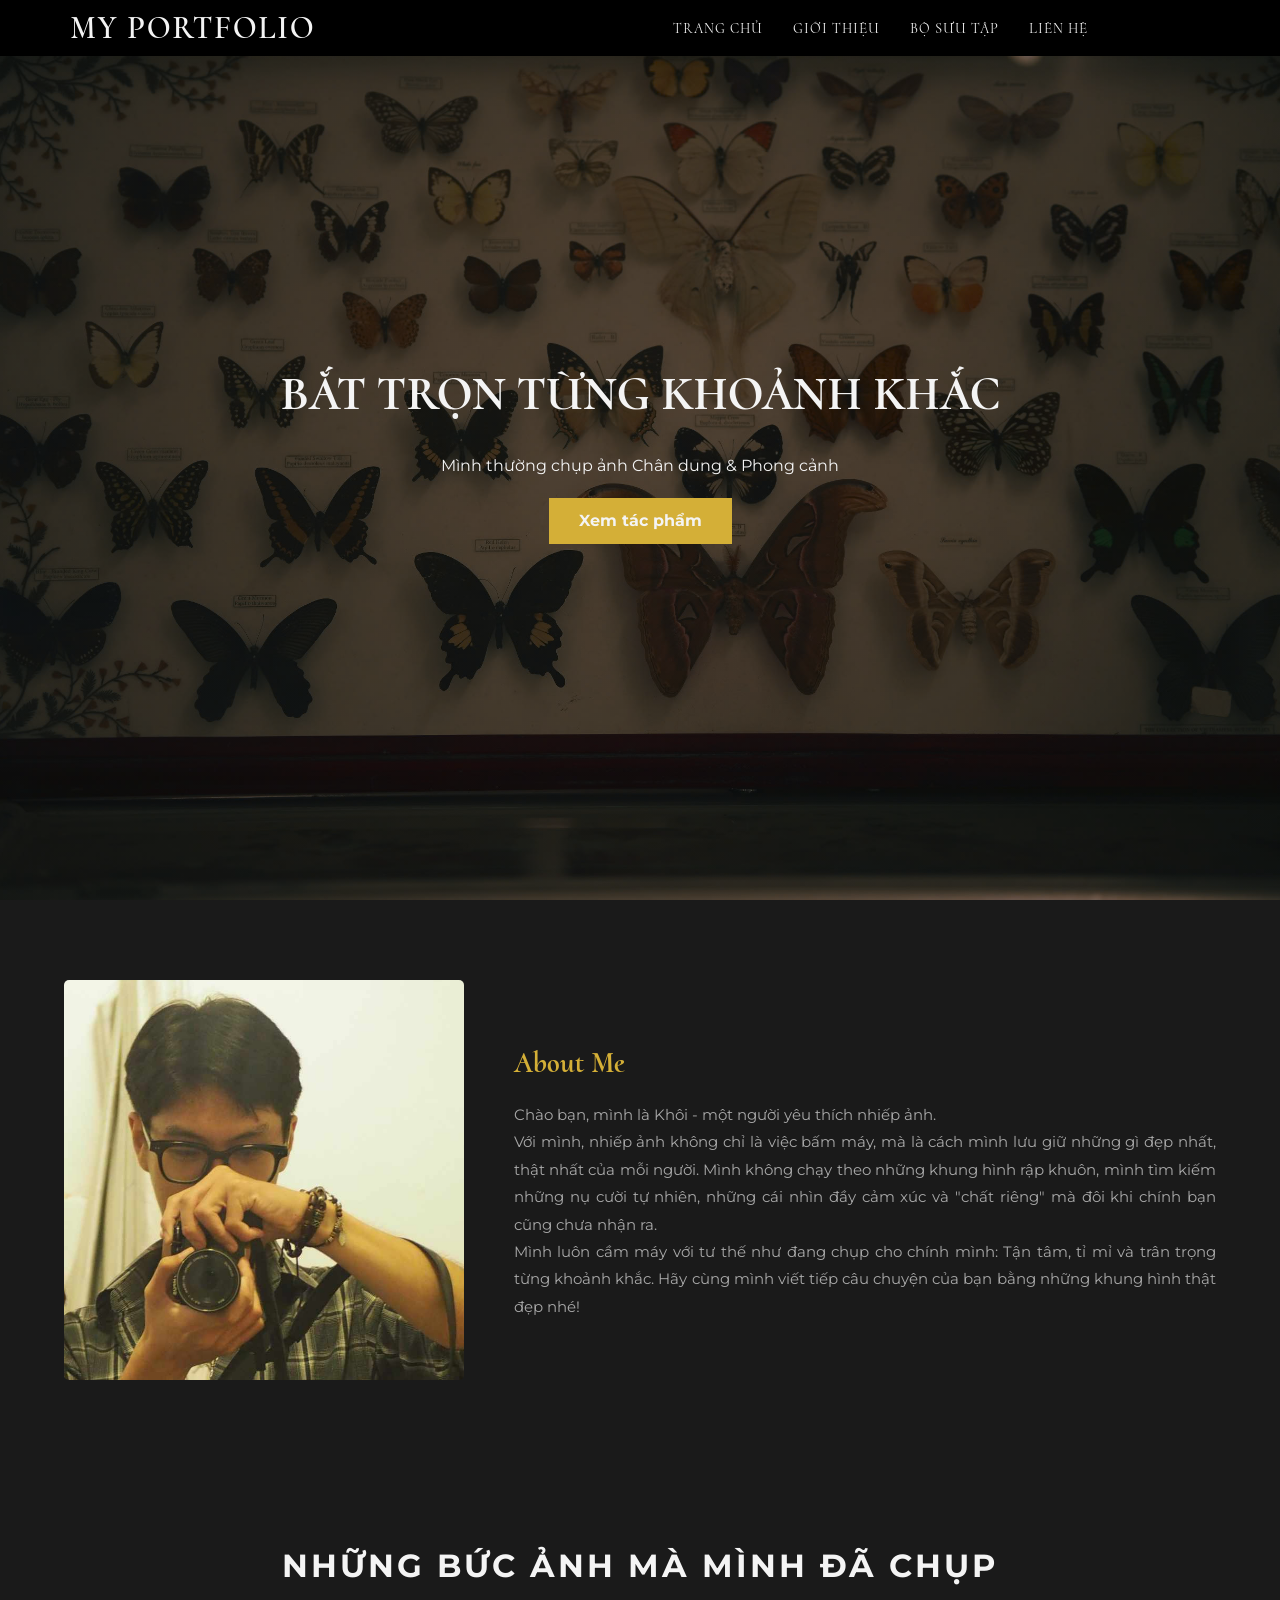
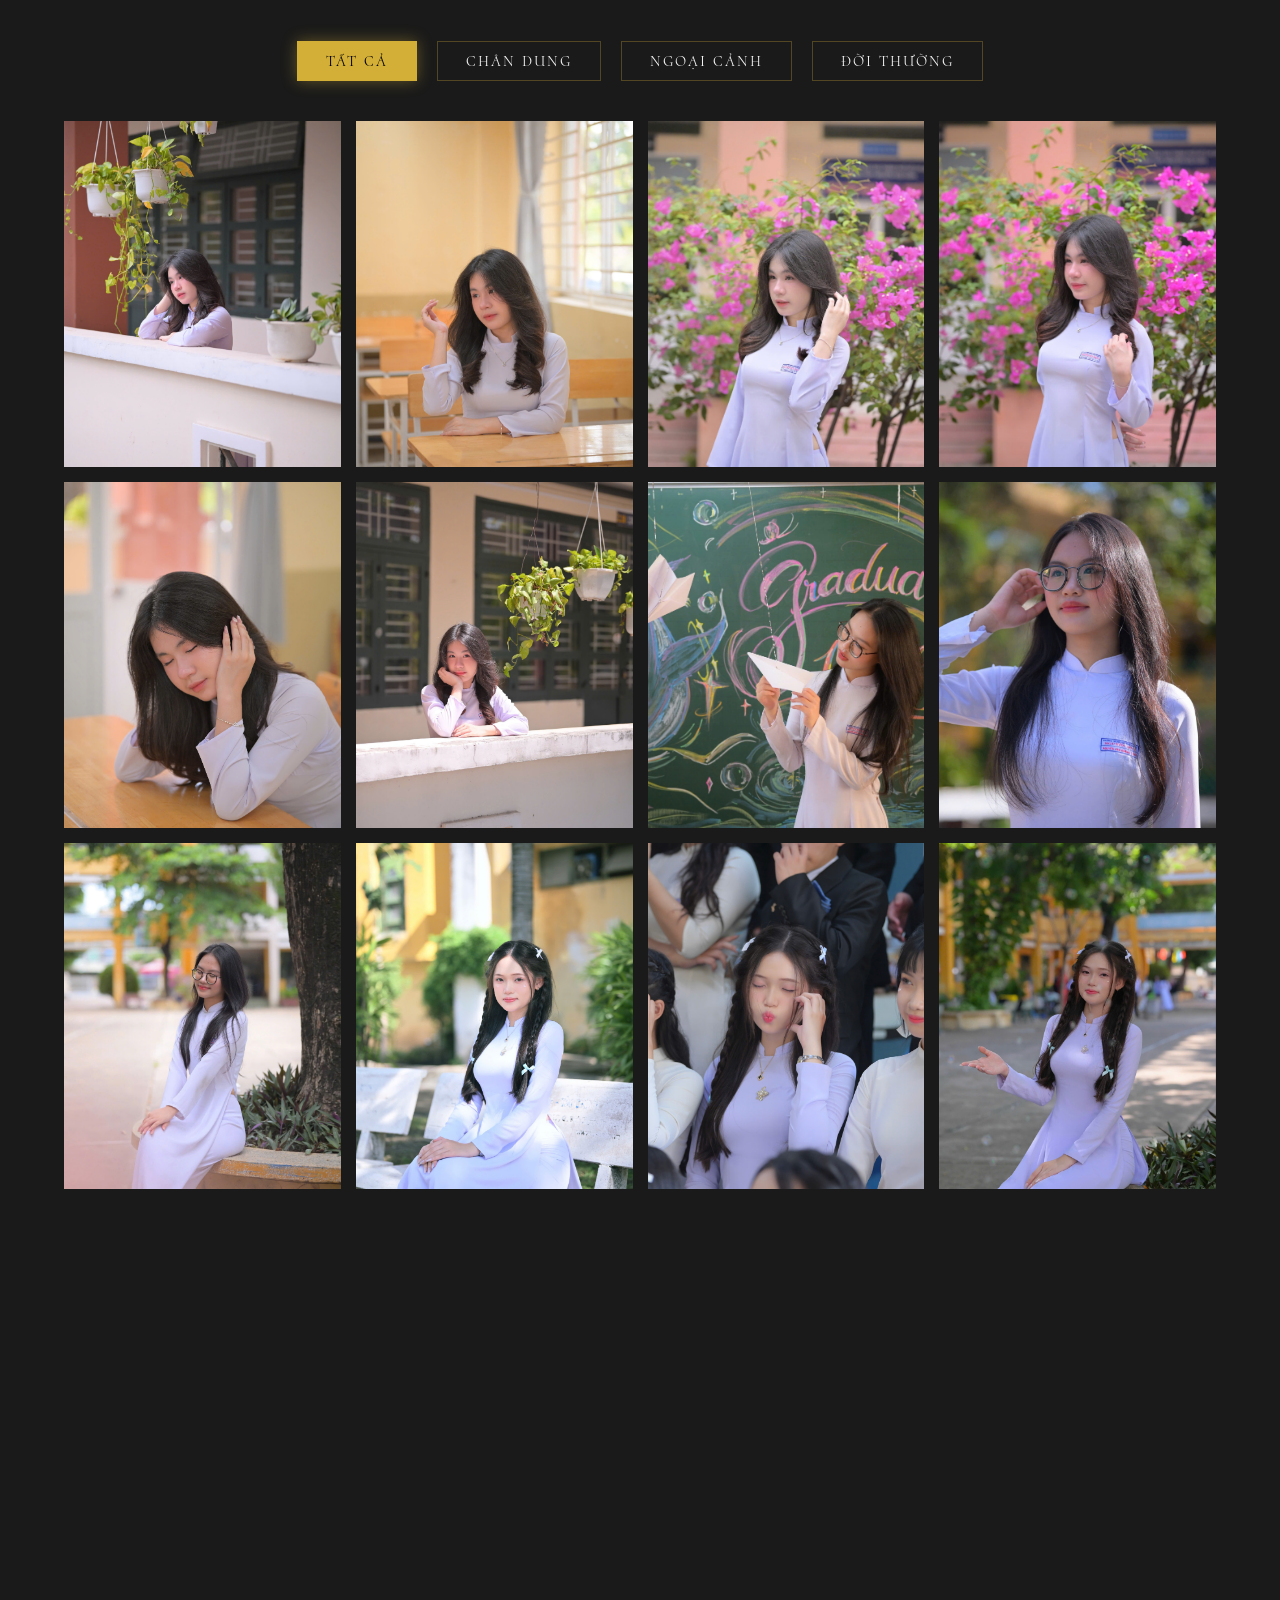
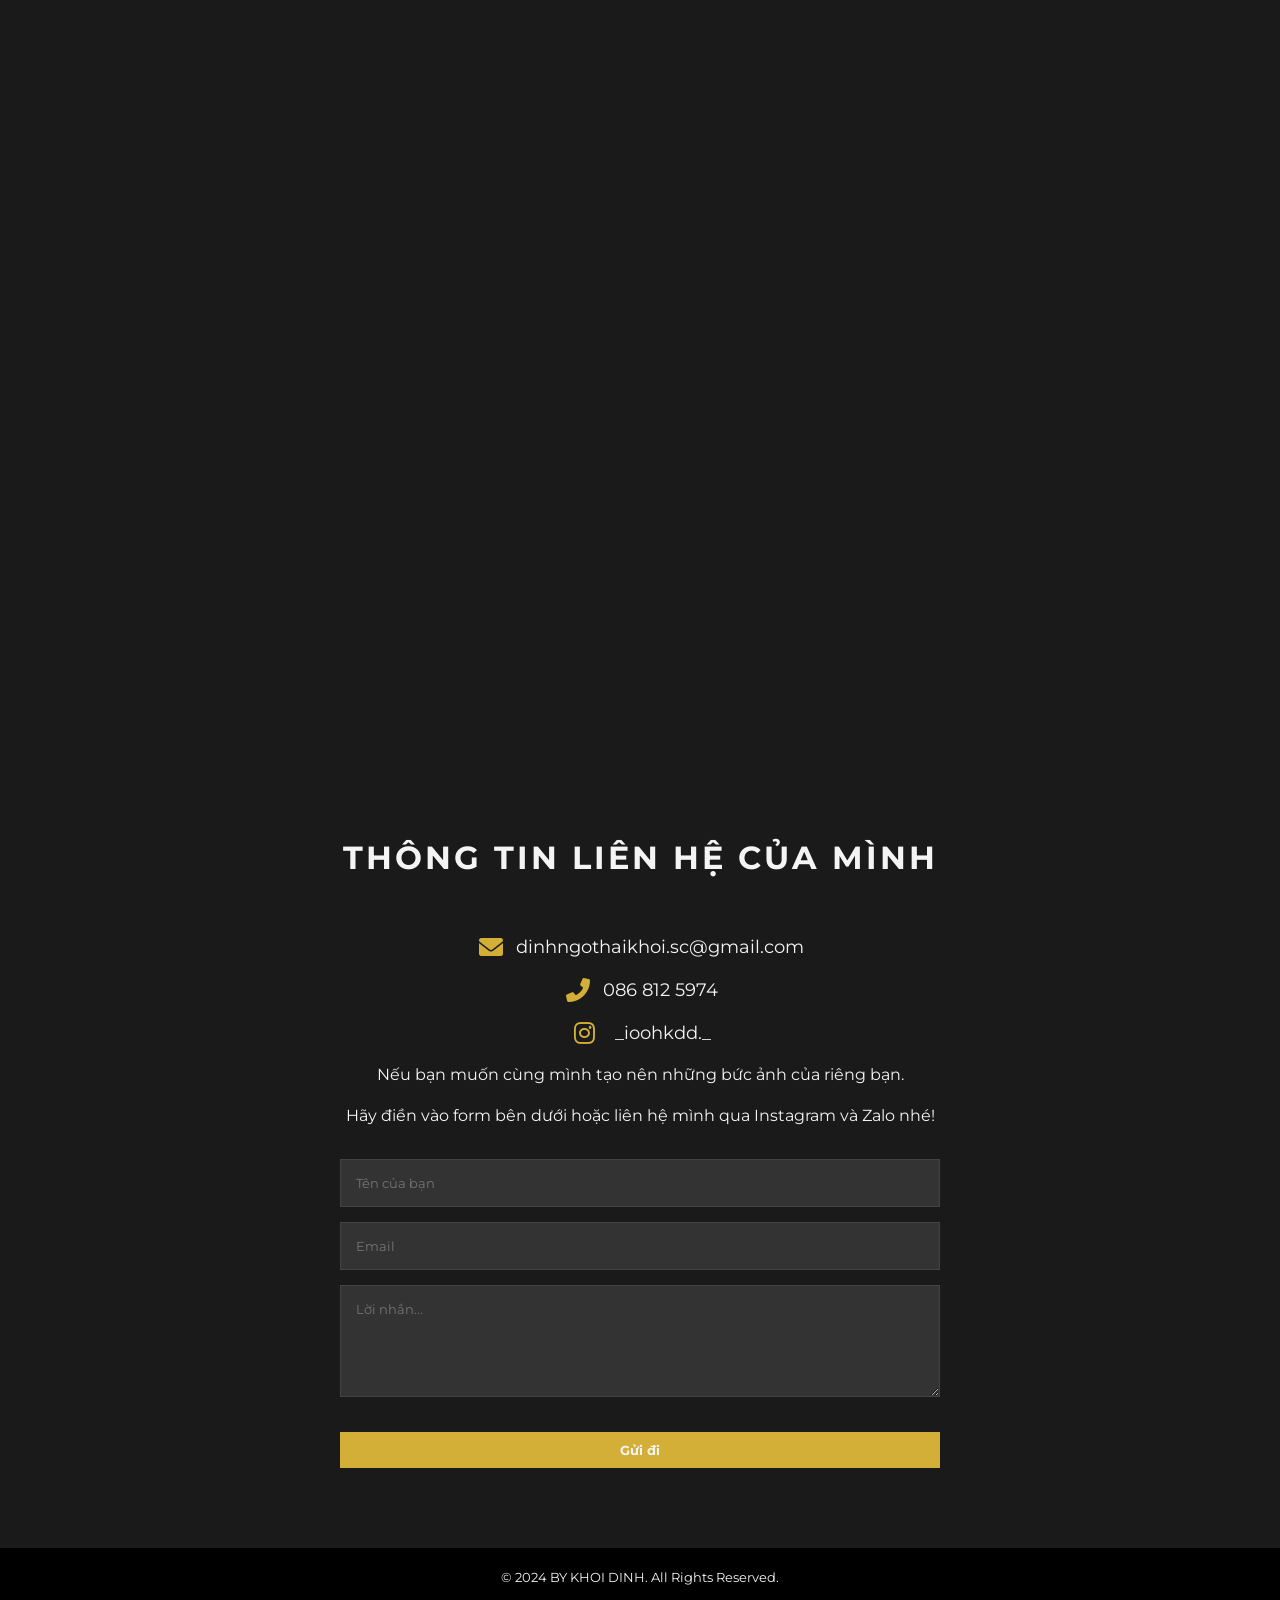
==== index.html @ 0f6c3c14 "update" ====
<!DOCTYPE html>
<html lang="vi">
<link rel="stylesheet" href="https://cdnjs.cloudflare.com/ajax/libs/font-awesome/6.5.1/css/all.min.css">
<head>
    <meta charset="UTF-8">
    <meta name="viewport" content="width=device-width, initial-scale=1.0">
    <title> BY KHOI DINH</title>
    <link href="https://unpkg.com/aos@2.3.1/dist/aos.css" rel="stylesheet">
    <link rel="stylesheet" href="https://cdnjs.cloudflare.com/ajax/libs/font-awesome/6.0.0/css/all.min.css">
    <link rel="stylesheet" href="style.css">
    <link href="https://fonts.googleapis.com/css2?family=Cormorant+Upright:wght@300;500;700&display=swap" rel="stylesheet">
    <link href="https://fonts.googleapis.com/css2?family=Dancing+Script&display=swap" rel="stylesheet">
    <link href="https://fonts.googleapis.com/css2?family=Pinyon+Script&display=swap" rel="stylesheet">
    <link href="https://fonts.googleapis.com/css2?family=Montserrat&display=swap" rel="stylesheet">
</head>
<body>
    <body>
    
    <nav class="navbar">
        <div class="logo"> MY PORTFOLIO </div>
        <ul class="nav-links">
            <li><a href="#home">Trang chủ</a></li>
            <li><a href="#about">Giới thiệu</a></li>
            <li><a href="#gallery">Bộ sưu tập</a></li>
            <li><a href="#contact">Liên hệ</a></li>
        </ul>
        <div class="burger">
            <div class="line1"></div>
            <div class="line2"></div>
            <div class="line3"></div>
        </div>
    </nav>

    <section id="home" class="hero">
        <div class="hero-content">
            <h1>Bắt trọn từng khoảnh khắc</h1>
            <p>Mình thường chụp ảnh Chân dung & Phong cảnh</p>
            <a href="#gallery" class="btn">Xem tác phẩm</a>
        </div>
    </section>

    <section id="about" class="section">
        <div class="container about-container">
            <div class="about-img">
                <img src="images/about.jpg" alt="Photographer">
            </div>
            <div class="about-text">
                <h2>About Me</h2>
                <p>Chào bạn, mình là Khôi - một người yêu thích nhiếp ảnh.</p>
                <p>Với mình, nhiếp ảnh không chỉ là việc bấm máy, mà là cách mình lưu giữ những gì đẹp nhất, thật nhất của mỗi người. Mình không chạy theo những khung hình rập khuôn, mình tìm kiếm những nụ cười tự nhiên, những cái nhìn đầy cảm xúc và "chất riêng" mà đôi khi chính bạn cũng chưa nhận ra.</p>
                <p>Mình luôn cầm máy với tư thế như đang chụp cho chính mình: Tận tâm, tỉ mỉ và trân trọng từng khoảnh khắc. Hãy cùng mình viết tiếp câu chuyện của bạn bằng những khung hình thật đẹp nhé!</p>
                
            </div>
        </div>
    </section>

    <section id="gallery" class="section">
    <div class="container">
        <h2 class="section-title">Những Bức Ảnh Mà Mình Đã Chụp</h2>
        
        <div class="gallery-filter">
            <button class="filter-btn active" data-filter="all">Tất cả</button>
            <button class="filter-btn" data-filter="chan-dung">Chân dung</button>
            <button class="filter-btn" data-filter="ngoai-canh">Ngoại cảnh</button>
            <button class="filter-btn" data-filter="doi-thuong">Đời thường</button>
        </div>

        <div class="gallery-grid">
            <!-- Chân dung -->
            <div class="gallery-item" data-category="chan-dung" data-aos="fade-up">
                <img src="images/chan-dung/img1.jpg" alt="Chân dung 1">
            </div>
            <div class="gallery-item" data-category="chan-dung" data-aos="fade-up">
                <img src="images/chan-dung/img2.jpg" alt="Chân dung 2">
            </div>
            <div class="gallery-item" data-category="chan-dung" data-aos="fade-up">
                <img src="images/chan-dung/img3.jpg" alt="Chân dung 3">
            </div>
            <div class="gallery-item" data-category="chan-dung" data-aos="fade-up">
                <img src="images/chan-dung/img4.jpg" alt="Chân dung 4">
            </div>
            <div class="gallery-item" data-category="chan-dung" data-aos="fade-up">
                <img src="images/chan-dung/img5.jpg" alt="Chân dung 5">
            </div>
            <div class="gallery-item" data-category="chan-dung" data-aos="fade-up">
                <img src="images/chan-dung/img6.jpg" alt="Chân dung 6">
            </div>
            <div class="gallery-item" data-category="chan-dung" data-aos="fade-up">
                <img src="images/chan-dung/img7.jpg" alt="Chân dung 7">
            </div>
            <div class="gallery-item" data-category="chan-dung" data-aos="fade-up">
                <img src="images/chan-dung/img8.jpg" alt="Chân dung 8">
            </div>
            <div class="gallery-item" data-category="chan-dung" data-aos="fade-up">
                <img src="images/chan-dung/img9.jpg" alt="Chân dung 9">
            </div>
            <div class="gallery-item" data-category="chan-dung" data-aos="fade-up">
                <img src="images/chan-dung/img10.jpg" alt="Chân dung 10">
            </div>
             <div class="gallery-item" data-category="chan-dung" data-aos="fade-up">
                <img src="images/chan-dung/img11.jpg" alt="Chân dung 11">
            </div>
            <div class="gallery-item" data-category="chan-dung" data-aos="fade-up">
                <img src="images/chan-dung/img12.jpg" alt="Chân dung 12">
            </div>
            <div class="gallery-item" data-category="chan-dung" data-aos="fade-up">
                <img src="images/chan-dung/img13.jpg" alt="Chân dung 13">   
                </div>
            <!-- Ngoại cảnh -->

            <div class="gallery-item" data-category="ngoai-canh" data-aos="fade-up">
                <img src="images/ngoai-canh/img1.jpg" alt="Ngoại cảnh 1">
            </div>
             <div class="gallery-item" data-category="ngoai-canh" data-aos="fade-up">
                <img src="images/ngoai-canh/img2.jpg" alt="Ngoại cảnh 2">
            </div>
            
            <div class="gallery-item" data-category="ngoai-canh" data-aos="fade-up">
                <img src="images/ngoai-canh/img3.jpg" alt="Ngoại cảnh 3">
            </div>
             <div class="gallery-item" data-category="ngoai-canh" data-aos="fade-up">
                <img src="images/ngoai-canh/img4.jpg" alt="Ngoại cảnh 4">
            </div>
            <!-- Đời thường -->

            <div class="gallery-item" data-category="doi-thuong" data-aos="fade-up">
                <img src="images/doi-thuong/img1.jpg" alt="Đời thường 1">
            </div>
             <div class="gallery-item" data-category="doi-thuong" data-aos="fade-up">
                <img src="images/doi-thuong/img2.jpg" alt="Đời thường 2">
            </div>
            
            <div class="gallery-item" data-category="doi-thuong" data-aos="fade-up">
                <img src="images/doi-thuong/img3.jpg" alt="Đời thường 3">
            </div>
            <div class="gallery-item" data-category="doi-thuong" data-aos="fade-up">
                <img src="images/doi-thuong/img4.jpg" alt="Đời thường 4">
            </div>
            <div class="gallery-more-status" data-aos="fade-up">
            <div class="loading-dots">
                <span></span>
                <span></span>
                <span></span>
            </div>
            <p class="status-text">Đang cập nhật thêm khoảnh khắc...</p>
        </div>
        </div>
    </section>

    <section id="contact" class="section">
        <div class="container contact-container">
            <h2 class="section-title">Thông Tin Liên Hệ Của Mình</h2>
                <div class="contact-info">
                <div class="contact-item">
                    <i class="fas fa-envelope"></i>
                    <p>dinhngothaikhoi.sc@gmail.com</p>
                </div>
                <div class="contact-item">
                         <i class="fas fa-phone-alt"></i>
                         <p>086 812 5974</p>
                </div>
                <div class="contact-item">
                    <a href="https://instagram.com/_ioohkdd._" target="_blank">
                        <i class="fab fa-instagram"></i>
                        <p>_ioohkdd._</p>
                    </a>
                </div>
                     <p>Nếu bạn muốn cùng mình tạo nên những bức ảnh của riêng bạn.</p>
                     <p> Hãy điền vào form bên dưới hoặc liên hệ mình qua Instagram và Zalo nhé!</p>
            </div>
            
          <form action="https://formspree.io/f/mykkkzdd" method="POST" class="contact-form">
                <input type="text" name="name" placeholder="Tên của bạn" required>
                <input type="email" name="email" placeholder="Email" required>
                <textarea name="message" rows="5" placeholder="Lời nhắn..." required></textarea>
                <button type="submit" class="btn">Gửi đi</button>
          </form>

    </section>

    <footer>
        <p>&copy; 2024 BY KHOI DINH. All Rights Reserved.</p>
    </footer>

    <div id="lightbox" class="lightbox">
        <span class="close">&times;</span>
        <img class="lightbox-content" id="lightbox-img">
    </div>

    <script src="script.js"></script>

    <script src="https://unpkg.com/aos@2.3.1/dist/aos.js"></script> <script>AOS.init();</script>


<script src="script.js"></script>
</body>
</html>
---- style.css ----
/* 1. THIẾT LẬP BIẾN MÀU SẮC (Quan trọng cho Idea 4) */
:root {
    --bg-color: #1a1a1a;
    --text-color: #f4f4f4;
    --nav-bg: #000000;
    --accent-color: #d4af37;
    --card-bg: #333;
}

/* 2. RESET & CHUNG */
* {
    margin: 0; padding: 0;
    box-sizing: border-box;
    font-family: 'Montserrat', sans-serif;
}

body {
    background-color: var(--bg-color) !important;
    color: var(--text-color) !important;
    line-height: 1.6;

    overflow-x: hidden;
}

a { text-decoration: none; color: inherit; }
/* 3. NAVBAR */
.navbar {
    display: flex;
    justify-content: flex-end;
    align-items: center;
    padding: 15px 15%;
    background-color: var(--nav-bg); /* Thay #000 bằng biến */
    position: fixed;
    width: 100%;
    top: 0;
    left: 0;
    z-index: 1000;
    transition: all 0.5s ease;
    box-sizing: border-box;
    border: none !important;
    box-shadow: none !important;
}
/* Chỉnh sửa màu chữ Menu và Logo */
.logo, .nav-links a {
    color: var(--text-color) !important; /* Luôn đi theo theme */
}

/* Cập nhật Section About để đọc được chữ trên nền sáng */
.about-text p {
    font-size: 0.95rem;
    line-height: 1.8;
    color: var(--text-color); /* Thay #ccc bằng biến */
    opacity: 0.8; 
    text-align: justify;
}
/* Lớp này sẽ tự động thêm vào nhờ JavaScript khi cuộn */
.navbar.scrolled {
    background: linear-gradient(to bottom, rgba(0,0,0,0.9) 0%, rgba(0,0,0,0) 100%);
    padding: 15px 15%;        /* Thu gọn nhẹ chiều cao khi cuộn */
    backdrop-filter: blur(3px); /* Làm mờ nhẹ nền ảnh bên dưới */
}

.logo {
    /* Thêm các dòng này để đưa Logo ra chính giữa */
    position: absolute;
    left: 15%;
    transform: translateX(-50%);
    
    font-family: 'Cormorant Upright', serif;
    font-size: 1.4rem;
    font-weight: 600;
    letter-spacing: 2px;
    text-transform: uppercase;
    white-space: nowrap;
}

.nav-links {
    display: flex;
    gap: 30px;
    list-style: none;
    /* margin-left: auto; không còn cần thiết vì navbar đã là flex-end */
}

.nav-links a {
    font-family: 'Cormorant Upright', serif;
    font-size: 1.1rem;
    text-transform: uppercase;
    letter-spacing: 1px;
    transition: 0.3s;
    color: #fff;
}
/* Logo */
.logo {
    font-family: 'Cormorant Upright', serif;
    font-size: 2rem;         /* Giảm từ 2.2 xuống 1.4 để nhỏ gọn hơn */
    font-weight: 600;           /* Độ đậm vừa phải */
    letter-spacing: 2px;        /* Khoảng cách chữ vừa đủ sang trọng */
    text-transform: uppercase;
    color: #f4f4f4;
}

.nav-links { display: flex; gap: 30px; }
.nav-links a { font-size: 0.9rem; text-transform: uppercase; transition: 0.3s; }
.nav-links a:hover { color: #d4af37; /* Màu vàng kim */ }

/* 4. HERO  */
.hero {
    height: 100vh;
    background: linear-gradient(rgba(0,0,0,0.5), rgba(0,0,0,0.5)), url("images/hero.jpg");
    background-attachment: fixed;
    background-size: cover;
    background-position: center;
    display: flex;
    align-items: center;
    justify-content: center;
    text-align: center;
}

.hero h1 { font-family: 'Cormorant Upright', serif; font-size: 3rem; margin-bottom: 20px; text-transform: uppercase; }
.btn {
    padding: 10px 30px;
    background-color: #d4af37;
    color: var var(--text-color);
    font-weight: bold;
    border: none;
    cursor: pointer;
    transition: 0.3s;
    display: inline-block;
    margin-top: 20px;
}
.btn:hover { background-color: #fff; }

/* 5. SECTIONS CHUNG */
.section { padding: 80px 5%; }
.container { max-width: 1200px; margin: 0 auto; }
.section-title { text-align: center; font-size: 2rem; margin-bottom: 50px; text-transform: uppercase; letter-spacing: 3px; }

/* About Section */
.about-container {
    display: flex;
    align-items: center;
    gap: 50px;
    flex-wrap: wrap;
}
.about-img img {
    width: 100%;
    max-width: 400px;           /* Giới hạn độ rộng tối đa của ảnh chân dung */
    border-radius: 4px;         /* Bo góc nhẹ cho hiện đại */
    display: block;
    margin: 0 auto;             /* Căn giữa ảnh */
}
.about-img img { width: 100%; border-radius: 5px; }
.about-text { flex: 1; min-width: 300px; }
.about-text h2 {
    font-family: 'Cormorant Upright', serif;
    font-size: 1.8rem;         /* Giảm tiêu đề "Về Tôi" xuống */
    color: #d4af37;             /* Màu vàng kim cho điểm nhấn */
    margin-bottom: 15px;
}

.about-text p {
    font-size: 0.95rem;         /* Giảm nhỏ chữ nội dung để tinh tế hơn */
    line-height: 1.8;           /* Tăng khoảng cách dòng cho dễ đọc */
    color: #ccc;                /* Màu xám nhạt để dịu mắt hơn trên nền đen */
    text-align: justify;        /* Căn đều hai bên cho chuyên nghiệp */
}

/* 6. GALLERY */
/* BỘ LỌC ALBUM PHONG CÁCH HIGH-TECH */
/* LƯỚI ẢNH 4 CỘT */
.gallery-grid {
    display: grid;
    /* Chia chính xác 4 cột bằng nhau */
    grid-template-columns: repeat(4, 1fr); 
    gap: 15px; /* Khoảng cách giữa các ảnh */
    width: 100%;
}

.gallery-item {
    width: 100%;
    /* Thiết lập tỉ lệ khung hình 4:5 (Rộng 4, Cao 5) */
    aspect-ratio: 4 / 5; 
    overflow: hidden;
    background-color: #222; /* Nền tối trong lúc đợi ảnh load */
    position: relative;
}

.gallery-item img {
    width: 100%;
    height: 100%;
    /* object-fit: cover giúp ảnh không bị méo, tự lấp đầy khung 4:5 */
    object-fit: cover; 
    display: block;
    transition: transform 0.5s ease;
}

/* Responsive cho điện thoại và máy tính bảng */
@media (max-width: 1024px) {
    .gallery-grid {
        grid-template-columns: repeat(2, 1fr); /* Tablet hiện 2 cột */
    }
}

@media (max-width: 480px) {
    .gallery-grid {
        grid-template-columns: 1fr; /* Mobile hiện 1 cột để ảnh không quá nhỏ */
    }
}
.gallery-filter {
    display: flex;
    justify-content: center;
    gap: 20px;
    margin: 40px 0;
    flex-wrap: wrap;
}

.filter-btn {
    position: relative;
    padding: 10px 28px;
    background: transparent;
    border: 1px solid rgba(212, 175, 55, 0.3); /* Viền vàng kim mờ */
    color: var(--text-color);
    cursor: pointer;
    font-family: 'Cormorant Upright', serif; /* Font chữ sang trọng */
    font-size: 0.95rem;
    letter-spacing: 2px;
    text-transform: uppercase;
    transition: all 0.4s cubic-bezier(0.4, 0, 0.2, 1);
    overflow: hidden;
    z-index: 1;
}

/* Hiệu ứng nền chạy khi Hover */
.filter-btn::before {
    content: '';
    position: absolute;
    top: 0; left: -100%;
    width: 100%; height: 100%;
    background: var(--accent-color);
    transition: all 0.4s cubic-bezier(0.4, 0, 0.2, 1);
    z-index: -1;
}

.filter-btn:hover::before, 
.filter-btn.active::before {
    left: 0;
}

.filter-btn:hover, 
.filter-btn.active {
    color: #000 !important;
    border-color: var(--accent-color);
    box-shadow: 0 0 15px rgba(212, 175, 55, 0.4); /* Hiệu ứng phát sáng nhẹ */
}

/* Animation cho ảnh khi được lọc */
.gallery-item {
    transition: all 0.5s ease;
}

.gallery-item.hide {
    opacity: 0;
    transform: scale(0.8);
    pointer-events: none;
    position: absolute; /* Giúp các ảnh còn lại dồn lên mượt mà */
}
/* 7. CONTACT */
.contact-container { text-align: center; }
.contact-info { margin: 30px 0; }
.contact-form {
    max-width: 600px;
    margin: 0 auto;
    display: flex;
    flex-direction: column;
    gap: 15px;
}
.contact-form input, .contact-form textarea {
    padding: 15px;
    background: #333;
    border: none;
    color: #fff;
    outline: none;
}
.contact-form input, .contact-form textarea {
    padding: 15px;
    background: var(--card-bg); /* Thay #333 */
    border: 1px solid rgba(128,128,128,0.2);
    color: var(--text-color);
    outline: none;
}

/* 8. FOOTER */
footer { text-align: center; padding: 20px; background: #000; font-size: 0.8rem; }

/* Lightbox Modal */
.lightbox {
    display: none;
    position: fixed;
    z-index: 2000;
    left: 0; top: 0;
    width: 100%; height: 100%;
    background-color: rgba(0,0,0,0.9);
    justify-content: center;
    align-items: center;
}
.lightbox-content { max-width: 90%; max-height: 90%; }
.close {
    position: absolute;
    top: 20px; right: 35px;
    color: #f1f1f1;
    font-size: 40px;
    font-weight: bold;
    cursor: pointer;
}

/* Responsive Mobile */
@media (max-width: 768px) {
    .nav-links { display: none; } /* Ẩn menu trên mobile để đơn giản hóa */
    .hero h1 { font-size: 2rem; }
    .about-container { flex-direction: column; }
}
/* Thêm icon contact */
.contact-info {
    display: flex;
    flex-direction: column;
    gap: 15px;
    align-items: center;
    margin-bottom: 30px;
}

.contact-item {
    display: flex;
    align-items: center;
    gap: 10px;
    font-size: 1.1rem;
}

/* Màu cho các icon */
.contact-item i {
    color: #d4af37; /* Màu vàng kim giống nút bấm */
    font-size: 1.5rem;
    width: 30px; /* Cố định độ rộng để các hàng thẳng cột */
    text-align: center;
}

.contact-item a {
    display: flex;
    align-items: center;
    gap: 15px;
    transition: 0.3s;
}

.contact-item a:hover {
    color: #d4af37;
}
/* Responsive nâng cao cho Navbar trên Mobile */
@media (max-width: 768px) {
    .navbar {
        flex-direction: column; /* Xếp Logo và Menu thành 2 hàng dọc */
        padding: 15px 5%;       /* Giảm padding lề cho rộng chỗ */
        justify-content: center;
        height: auto;
    }

    .logo {
        position: static;      /* Bỏ căn giữa tuyệt đối để không đè lên chữ khác */
        transform: none;
        margin-bottom: 15px;    /* Tạo khoảng cách với menu bên dưới */
        font-size: 1.2rem;      /* Giảm nhẹ size chữ logo */
    }

    .nav-links {
        justify-content: center;
        gap: 15px;              /* Thu hẹp khoảng cách giữa các mục menu */
        flex-wrap: wrap;        /* Nếu menu dài quá sẽ tự xuống dòng */
    }

    .nav-links a {
        font-size: 0.9rem;      /* Giảm size chữ menu cho dễ nhìn */
    }
}
/* Responsive nâng cao cho Gallery trên Mobile */
@media (max-width: 480px) {
    .gallery-grid {
        grid-template-columns: 1fr; /* Chỉ hiện 1 ảnh mỗi hàng cho rõ nét */
        gap: 10px;
    }
    
    .hero h1 {
        font-size: 2.5rem; /* Giảm size tiêu đề lớn trên trang chủ */
    }
}
/* Responsive nâng cao cho About Section trên Mobile */
@media (max-width: 768px) {
    .about-container { /* Giả sử đây là class bao quanh ảnh và chữ */
        flex-direction: column;
        text-align: center;
    }
    
    .about-text {
        padding: 20px 0;
    }
}
/* =========================================
   ANIMATION: UPDATING STATUS (Cuối Gallery)
   ========================================= */
.gallery-more-status {
    display: flex;
    flex-direction: column;
    align-items: center;
    justify-content: center;
    gap: 15px;
    margin-top: 60px; /* Khoảng cách với lưới ảnh */
    padding: 20px;
    border-top: 1px solid rgba(212, 175, 55, 0.1); /* Viền mờ ngăn cách */
    width: 100%;
    text-align: center;
}

/* Kiểu dáng 3 dấu chấm */
.loading-dots {
    display: flex;
    gap: 8px;
}

.loading-dots span {
    width: 10px;
    height: 10px;
    background-color: var(--accent-color); /* Màu vàng kim */
    border-radius: 50%;
    opacity: 0.6;
    /* Định nghĩa animation */
    animation: dots-jump 1.4s infinite ease-in-out both;
}

/* Delay cho từng dấu chấm để tạo hiệu ứng sóng */
.loading-dots span:nth-child(1) { animation-delay: -0.32s; }
.loading-dots span:nth-child(2) { animation-delay: -0.16s; }

/* Kiểu dáng text thông báo */
.status-text {
    font-family: 'Montserrat', sans-serif;
    font-size: 0.85rem;
    color: var(--text-color);
    opacity: 0.7;
    letter-spacing: 1px;
    text-transform: uppercase;
    /* Animation ẩn hiện nhẹ cho chữ */
    animation: text-fade 2.8s infinite ease-in-out;
}

/* KEYFRAMES: Dấu chấm nhảy */
@keyframes dots-jump {
    0%, 80%, 100% { 
        transform: scale(0);
        opacity: 0.3;
    } 
    40% { 
        transform: scale(1.0);
        opacity: 1;
    }
}

/* KEYFRAMES: Text ẩn hiện mượt mà */
@keyframes text-fade {
    0%, 100% { opacity: 0.4; }
    50% { opacity: 0.8; }
}

/* Responsive: Thu nhỏ khoảng cách trên Mobile */
@media (max-width: 768px) {
    .gallery-more-status {
        margin-top: 40px;
    }
}
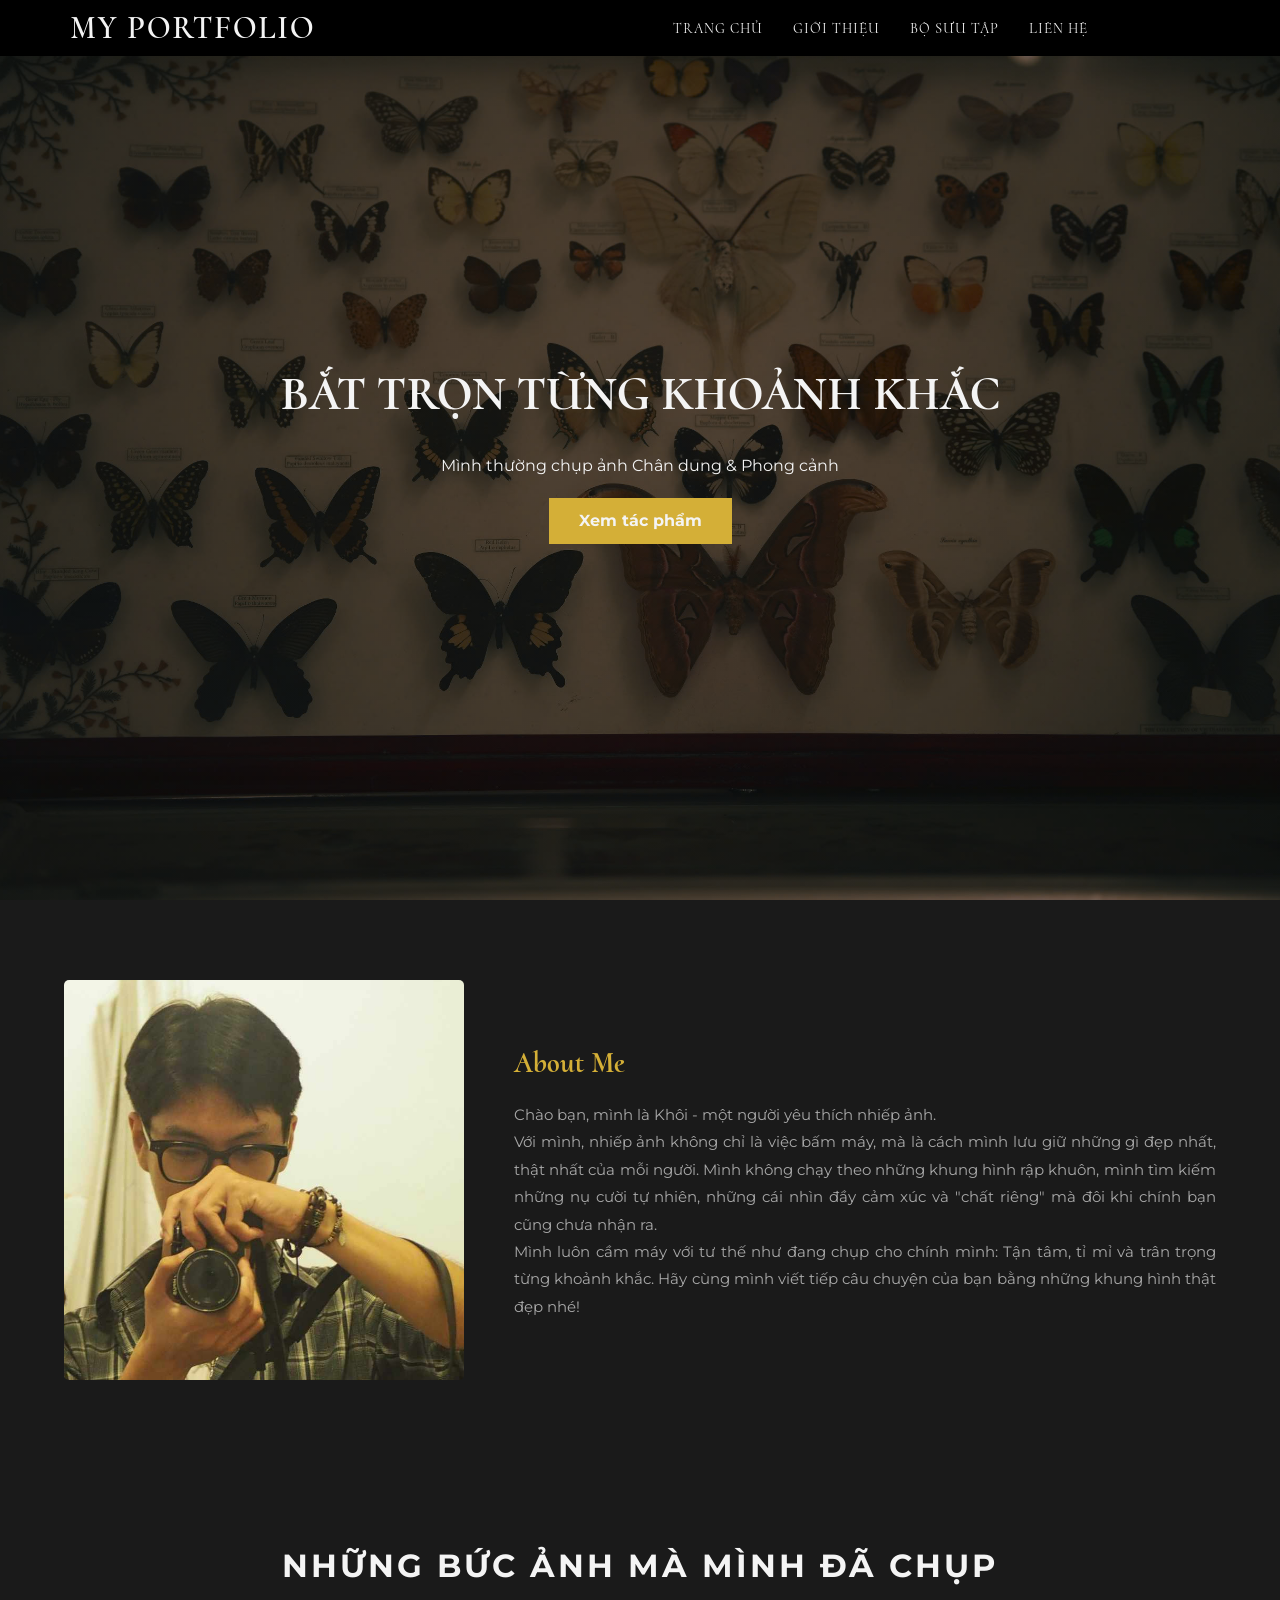
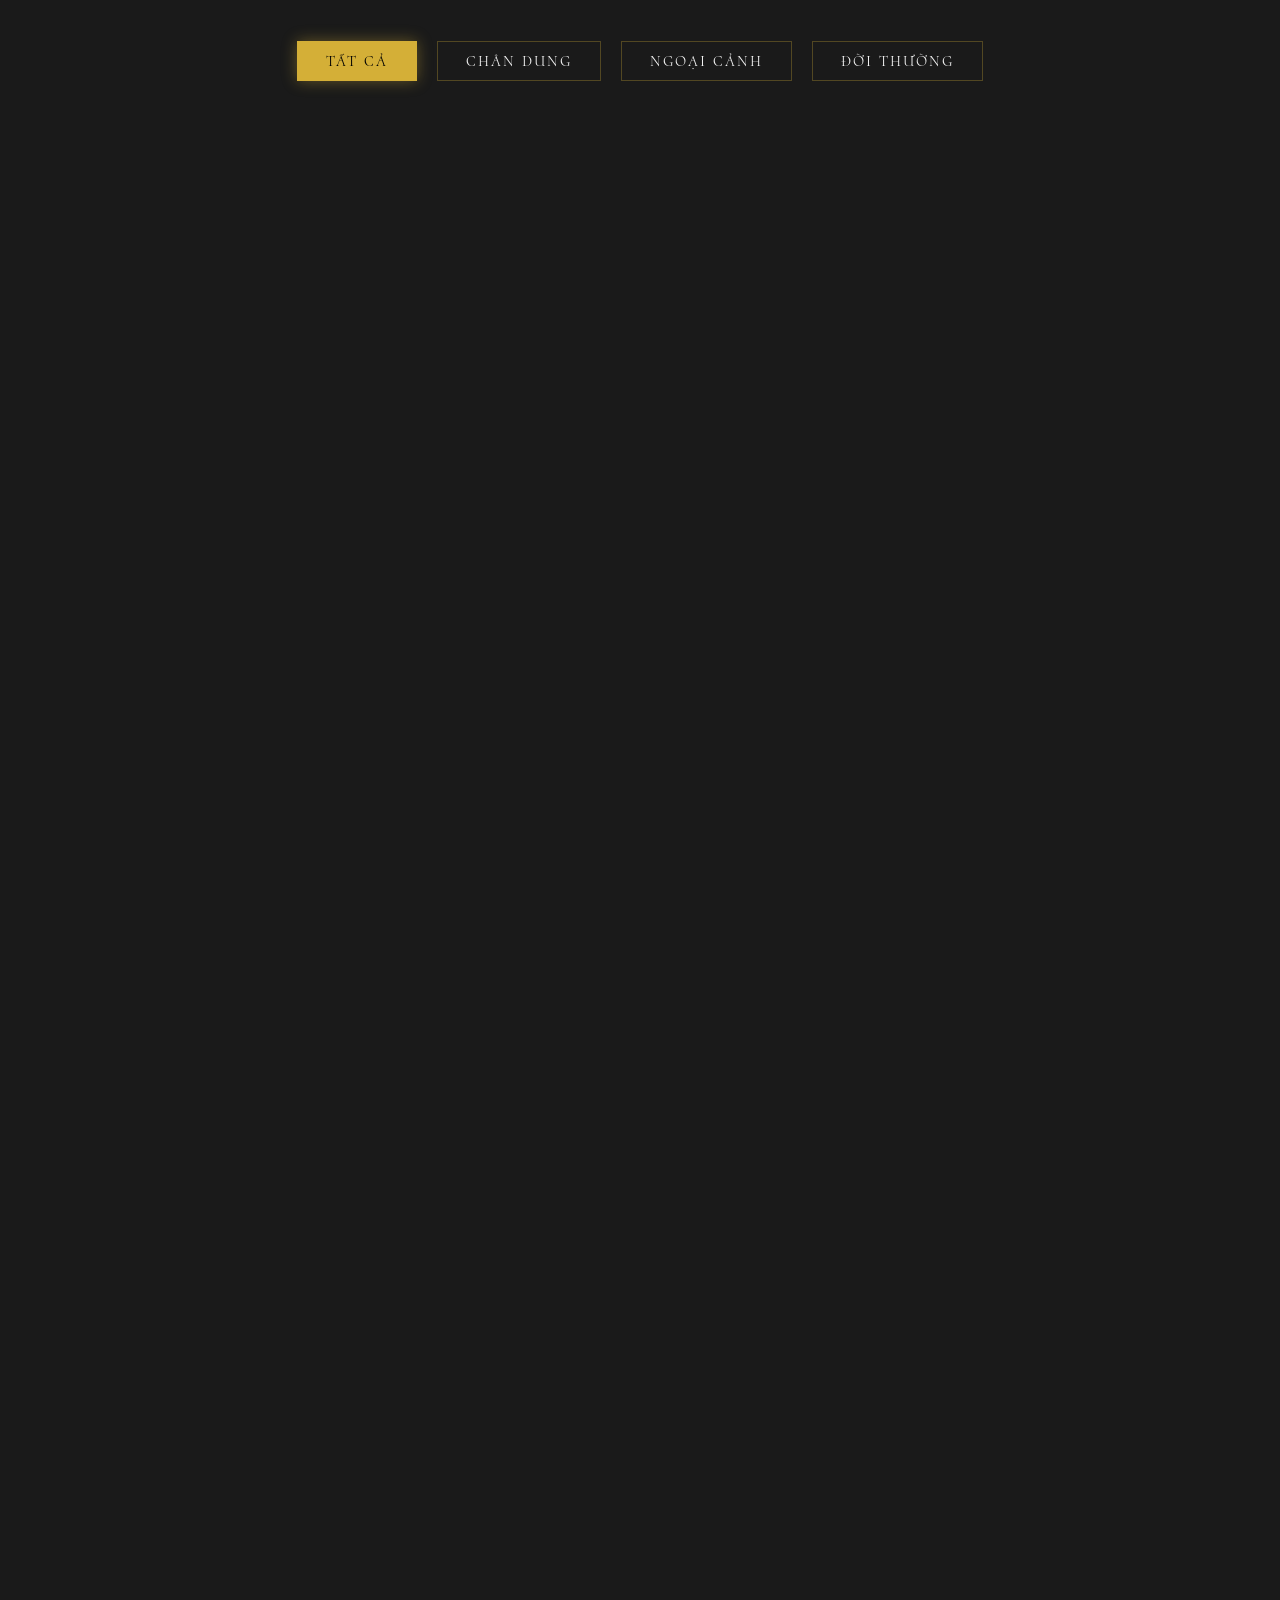
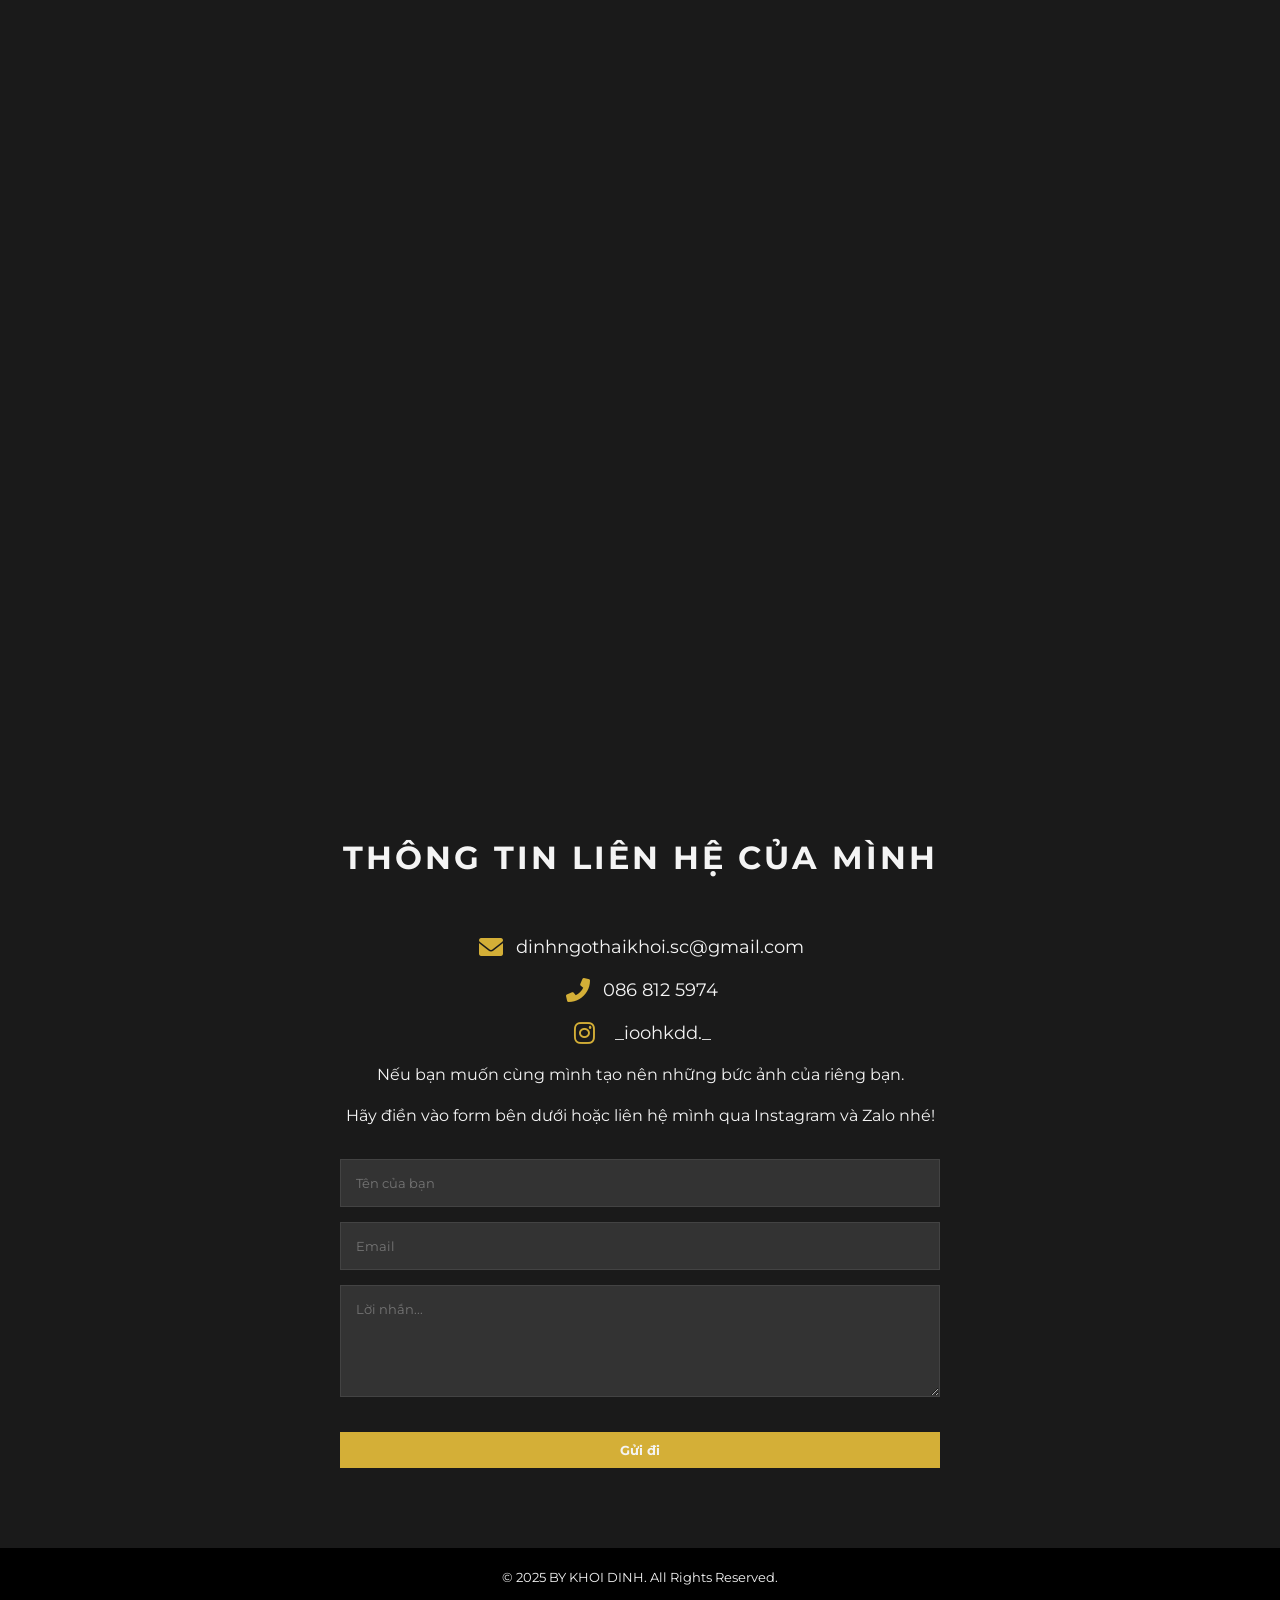
==== commit 34ab15aa: "update" ====
--- a/index.html
+++ b/index.html
@@ -179,7 +179,7 @@
     </section>
 
     <footer>
-        <p>&copy; 2024 BY KHOI DINH. All Rights Reserved.</p>
+        <p>&copy; 2025 BY KHOI DINH. All Rights Reserved.</p>
     </footer>
 
     <div id="lightbox" class="lightbox">
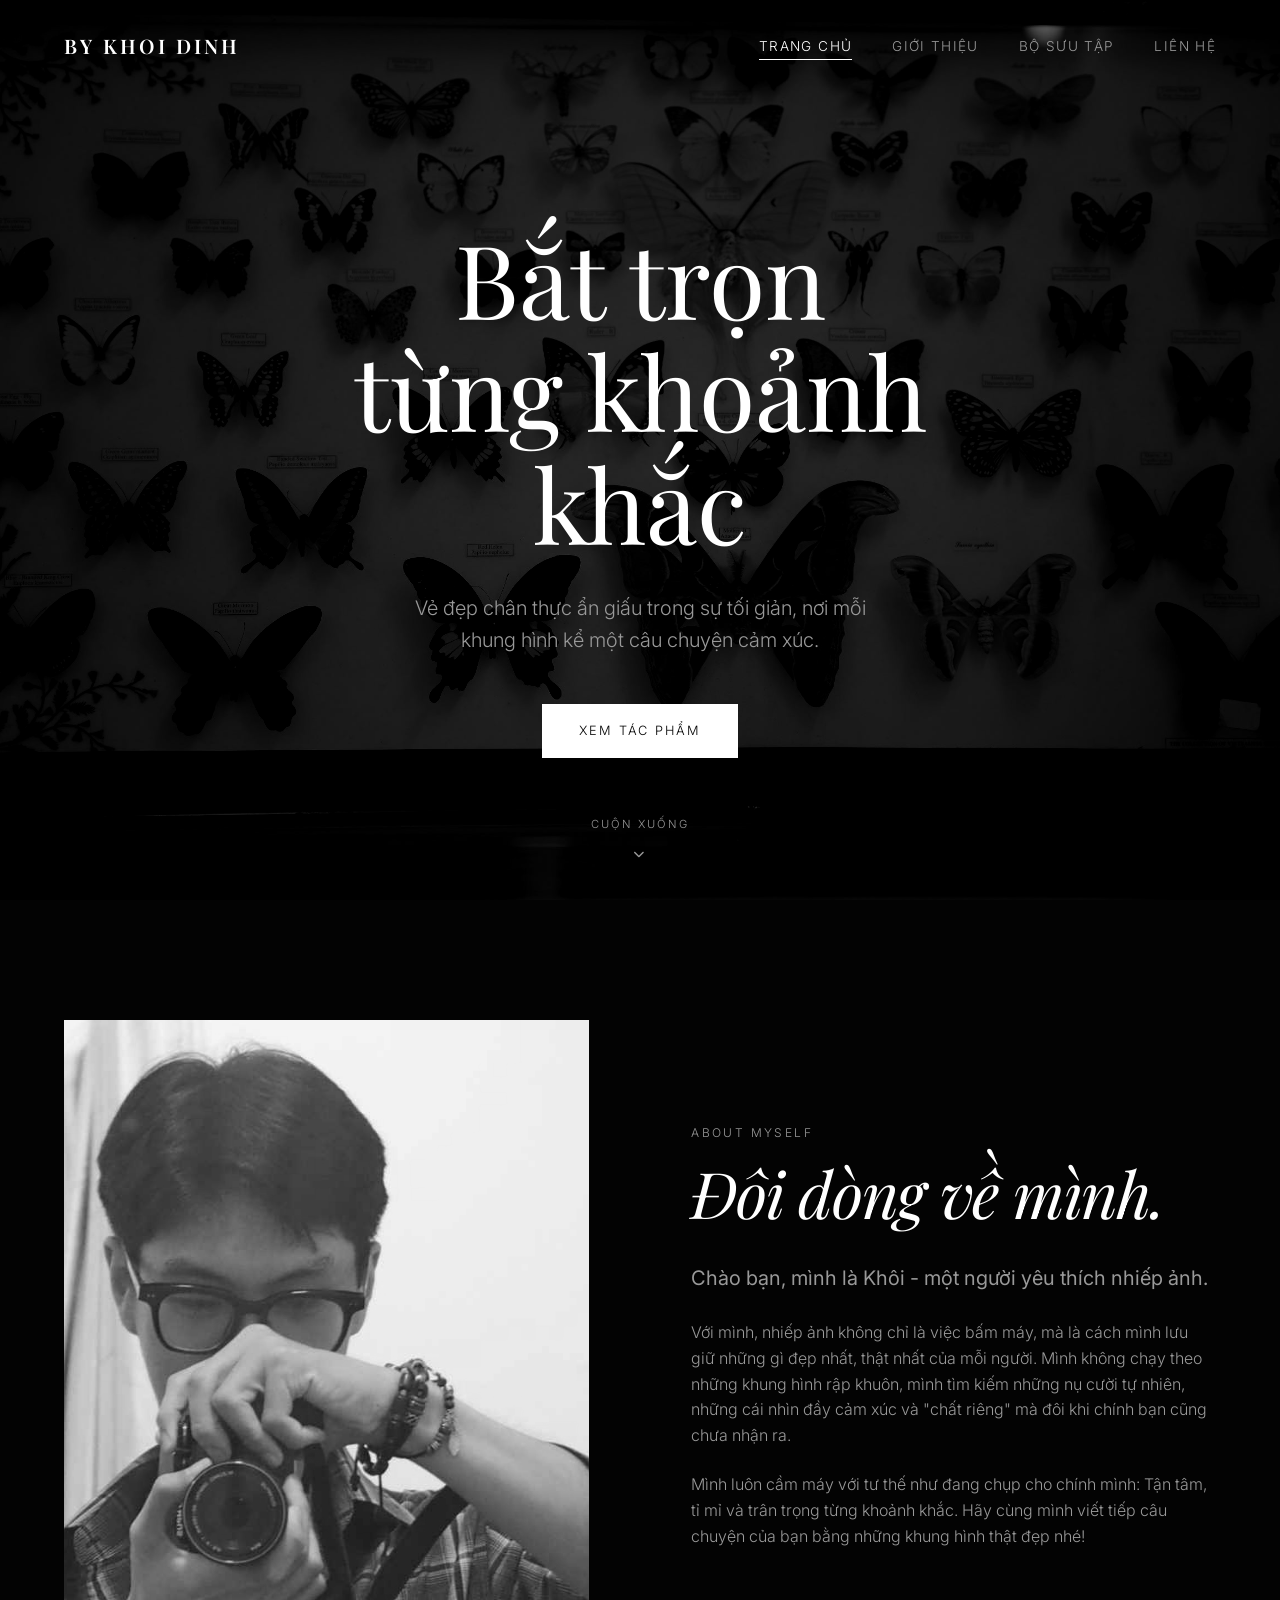
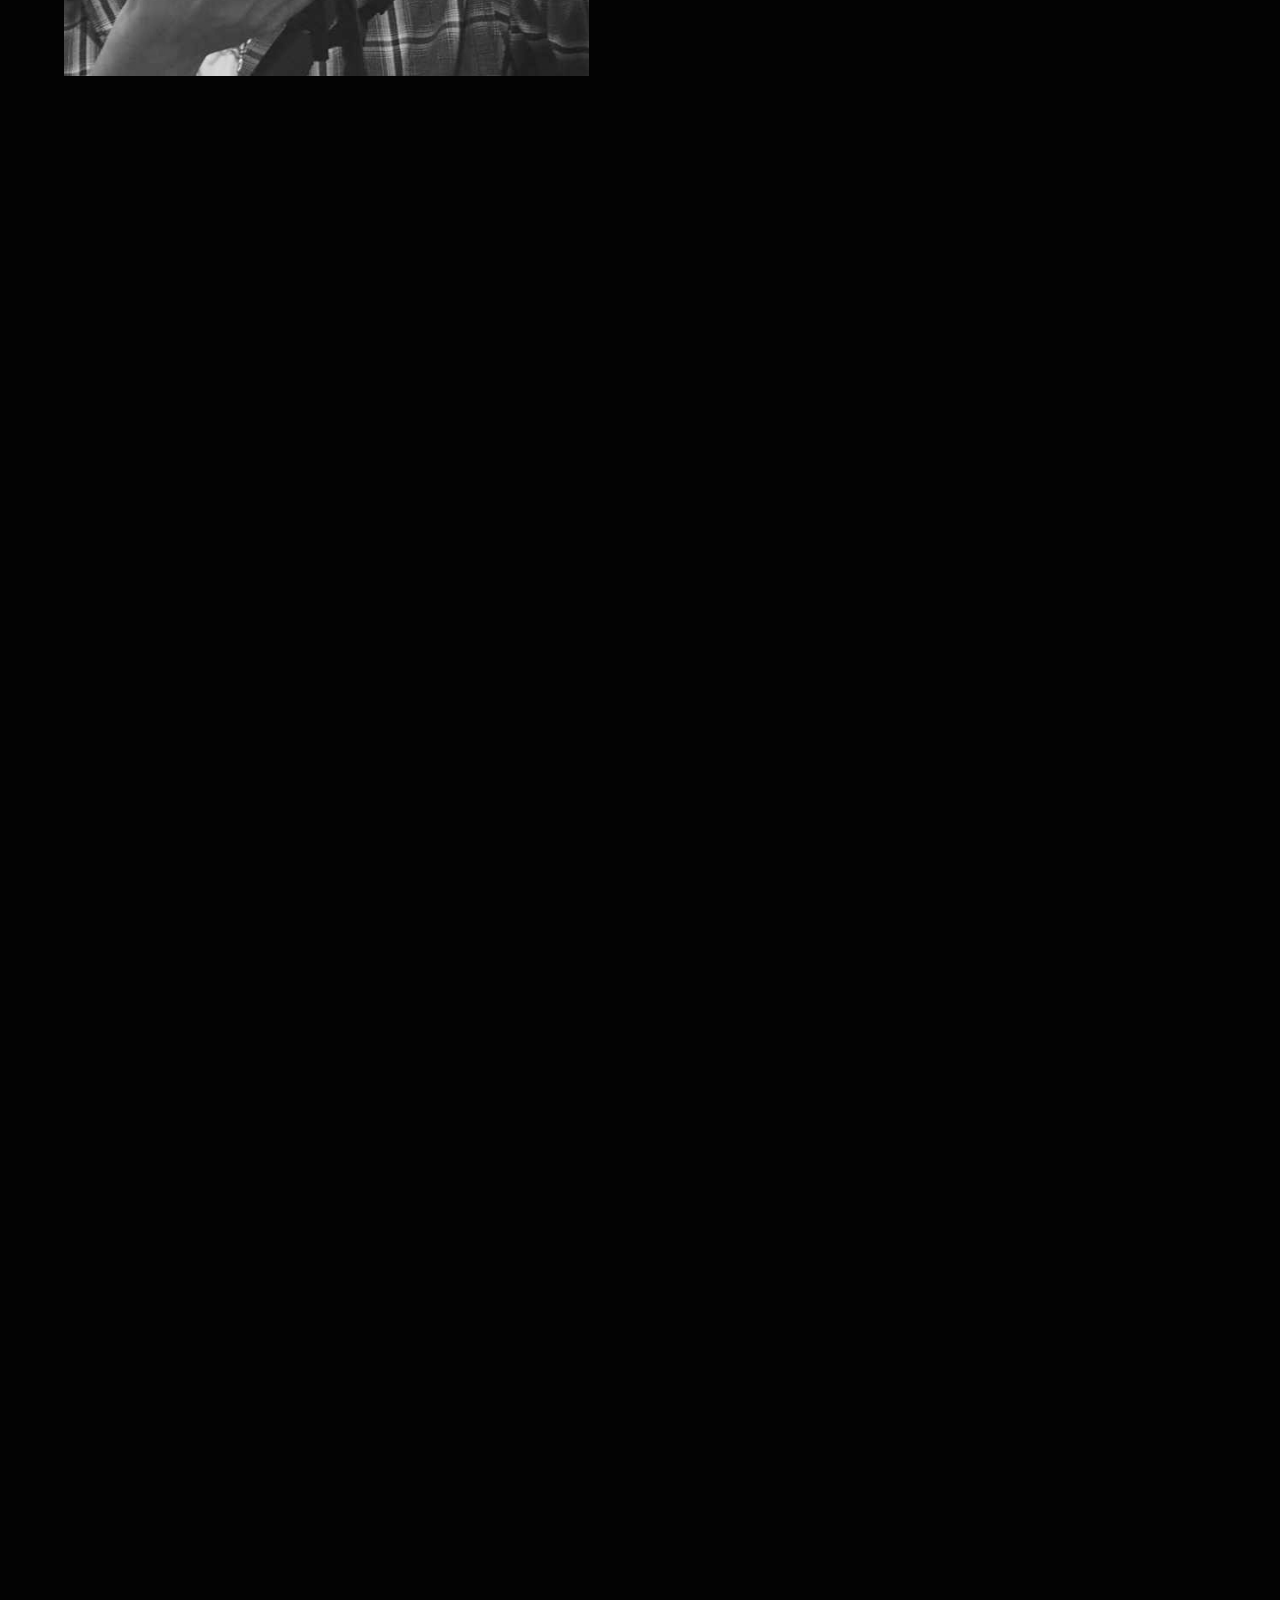
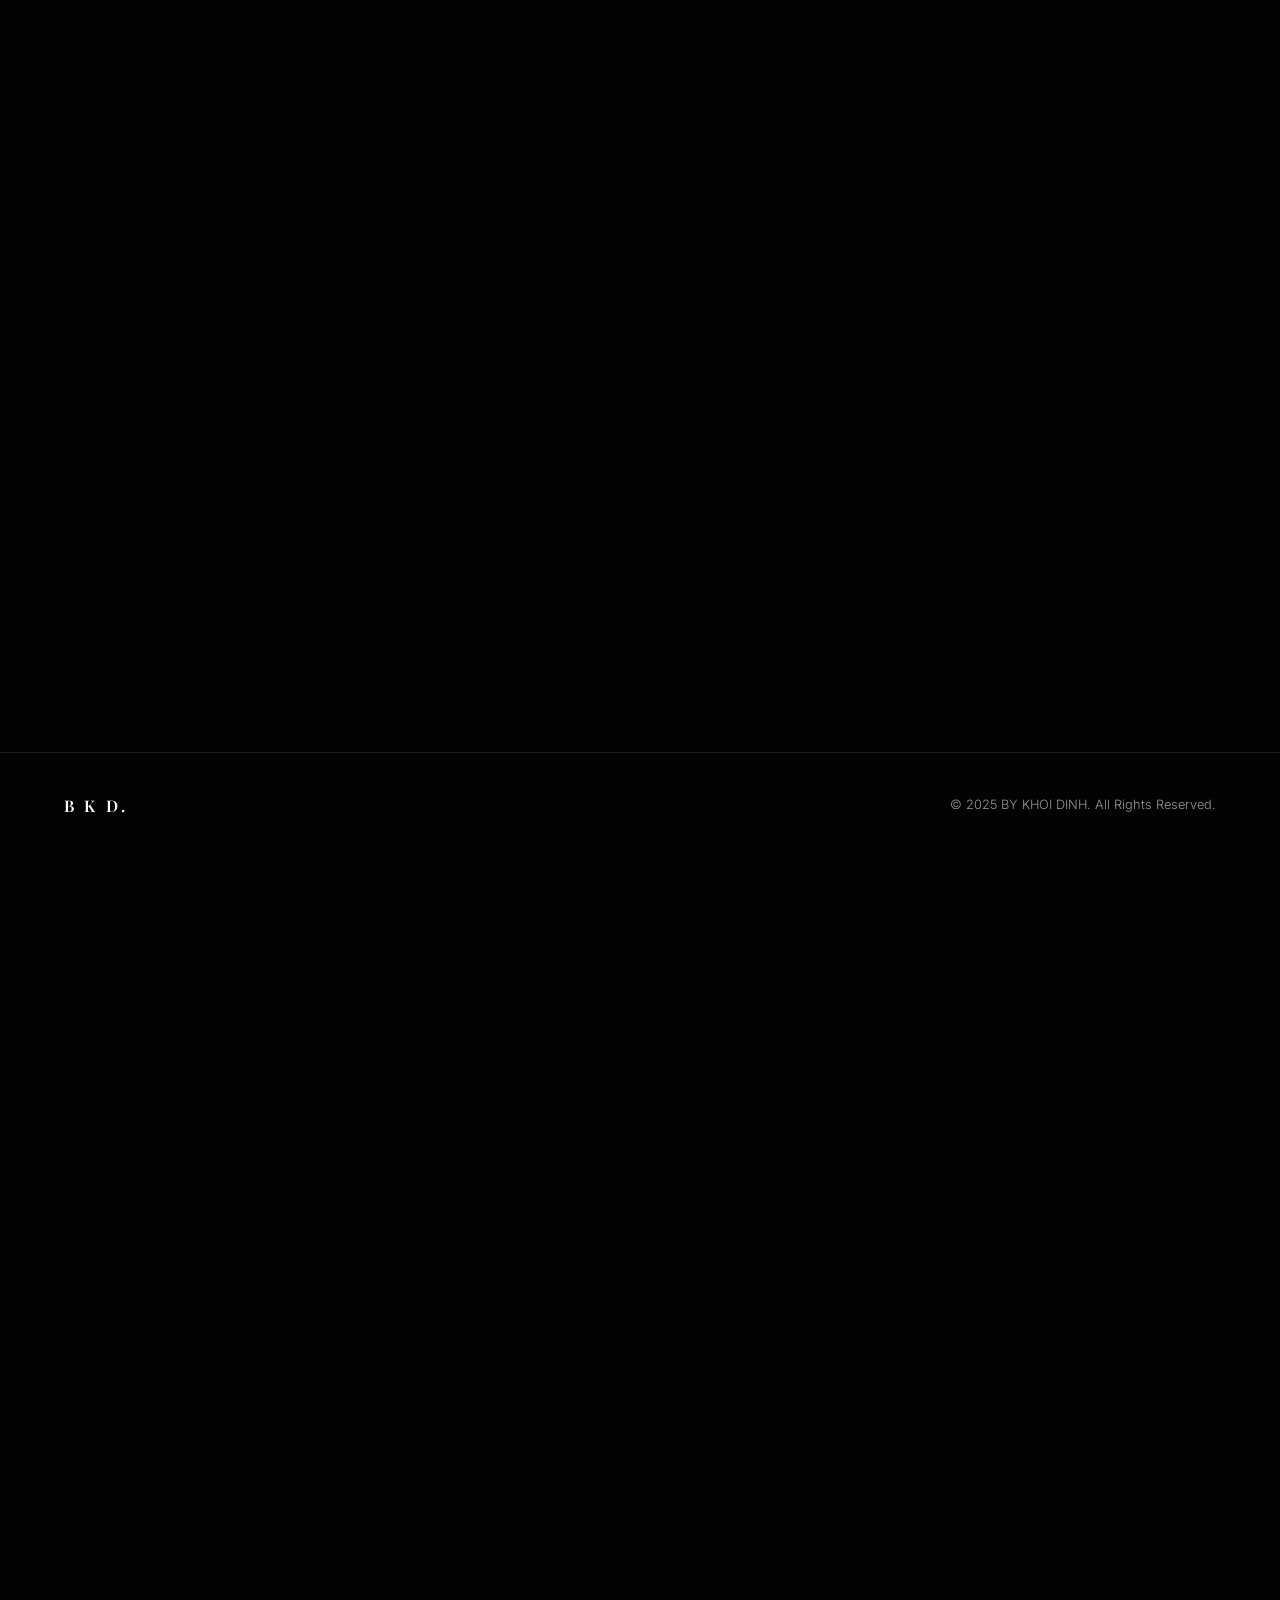
==== commit 04c1c296: "big changes" ====
--- a/index.html
+++ b/index.html
@@ -1,197 +1,230 @@
-<!DOCTYPE html>
-<html lang="vi">
-<link rel="stylesheet" href="https://cdnjs.cloudflare.com/ajax/libs/font-awesome/6.5.1/css/all.min.css">
-<head>
-    <meta charset="UTF-8">
-    <meta name="viewport" content="width=device-width, initial-scale=1.0">
-    <title> BY KHOI DINH</title>
-    <link href="https://unpkg.com/aos@2.3.1/dist/aos.css" rel="stylesheet">
-    <link rel="stylesheet" href="https://cdnjs.cloudflare.com/ajax/libs/font-awesome/6.0.0/css/all.min.css">
-    <link rel="stylesheet" href="style.css">
-    <link href="https://fonts.googleapis.com/css2?family=Cormorant+Upright:wght@300;500;700&display=swap" rel="stylesheet">
-    <link href="https://fonts.googleapis.com/css2?family=Dancing+Script&display=swap" rel="stylesheet">
-    <link href="https://fonts.googleapis.com/css2?family=Pinyon+Script&display=swap" rel="stylesheet">
-    <link href="https://fonts.googleapis.com/css2?family=Montserrat&display=swap" rel="stylesheet">
-</head>
-<body>
-    <body>
-    
-    <nav class="navbar">
-        <div class="logo"> MY PORTFOLIO </div>
-        <ul class="nav-links">
-            <li><a href="#home">Trang chủ</a></li>
-            <li><a href="#about">Giới thiệu</a></li>
-            <li><a href="#gallery">Bộ sưu tập</a></li>
-            <li><a href="#contact">Liên hệ</a></li>
-        </ul>
-        <div class="burger">
-            <div class="line1"></div>
-            <div class="line2"></div>
-            <div class="line3"></div>
-        </div>
-    </nav>
-
-    <section id="home" class="hero">
-        <div class="hero-content">
-            <h1>Bắt trọn từng khoảnh khắc</h1>
-            <p>Mình thường chụp ảnh Chân dung & Phong cảnh</p>
-            <a href="#gallery" class="btn">Xem tác phẩm</a>
-        </div>
-    </section>
-
-    <section id="about" class="section">
-        <div class="container about-container">
-            <div class="about-img">
-                <img src="images/about.jpg" alt="Photographer">
-            </div>
-            <div class="about-text">
-                <h2>About Me</h2>
-                <p>Chào bạn, mình là Khôi - một người yêu thích nhiếp ảnh.</p>
-                <p>Với mình, nhiếp ảnh không chỉ là việc bấm máy, mà là cách mình lưu giữ những gì đẹp nhất, thật nhất của mỗi người. Mình không chạy theo những khung hình rập khuôn, mình tìm kiếm những nụ cười tự nhiên, những cái nhìn đầy cảm xúc và "chất riêng" mà đôi khi chính bạn cũng chưa nhận ra.</p>
-                <p>Mình luôn cầm máy với tư thế như đang chụp cho chính mình: Tận tâm, tỉ mỉ và trân trọng từng khoảnh khắc. Hãy cùng mình viết tiếp câu chuyện của bạn bằng những khung hình thật đẹp nhé!</p>
-                
-            </div>
-        </div>
-    </section>
-
-    <section id="gallery" class="section">
-    <div class="container">
-        <h2 class="section-title">Những Bức Ảnh Mà Mình Đã Chụp</h2>
-        
-        <div class="gallery-filter">
-            <button class="filter-btn active" data-filter="all">Tất cả</button>
-            <button class="filter-btn" data-filter="chan-dung">Chân dung</button>
-            <button class="filter-btn" data-filter="ngoai-canh">Ngoại cảnh</button>
-            <button class="filter-btn" data-filter="doi-thuong">Đời thường</button>
-        </div>
-
-        <div class="gallery-grid">
-            <!-- Chân dung -->
-            <div class="gallery-item" data-category="chan-dung" data-aos="fade-up">
-                <img src="images/chan-dung/img1.jpg" alt="Chân dung 1">
-            </div>
-            <div class="gallery-item" data-category="chan-dung" data-aos="fade-up">
-                <img src="images/chan-dung/img2.jpg" alt="Chân dung 2">
-            </div>
-            <div class="gallery-item" data-category="chan-dung" data-aos="fade-up">
-                <img src="images/chan-dung/img3.jpg" alt="Chân dung 3">
-            </div>
-            <div class="gallery-item" data-category="chan-dung" data-aos="fade-up">
-                <img src="images/chan-dung/img4.jpg" alt="Chân dung 4">
-            </div>
-            <div class="gallery-item" data-category="chan-dung" data-aos="fade-up">
-                <img src="images/chan-dung/img5.jpg" alt="Chân dung 5">
-            </div>
-            <div class="gallery-item" data-category="chan-dung" data-aos="fade-up">
-                <img src="images/chan-dung/img6.jpg" alt="Chân dung 6">
-            </div>
-            <div class="gallery-item" data-category="chan-dung" data-aos="fade-up">
-                <img src="images/chan-dung/img7.jpg" alt="Chân dung 7">
-            </div>
-            <div class="gallery-item" data-category="chan-dung" data-aos="fade-up">
-                <img src="images/chan-dung/img8.jpg" alt="Chân dung 8">
-            </div>
-            <div class="gallery-item" data-category="chan-dung" data-aos="fade-up">
-                <img src="images/chan-dung/img9.jpg" alt="Chân dung 9">
-            </div>
-            <div class="gallery-item" data-category="chan-dung" data-aos="fade-up">
-                <img src="images/chan-dung/img10.jpg" alt="Chân dung 10">
-            </div>
-             <div class="gallery-item" data-category="chan-dung" data-aos="fade-up">
-                <img src="images/chan-dung/img11.jpg" alt="Chân dung 11">
-            </div>
-            <div class="gallery-item" data-category="chan-dung" data-aos="fade-up">
-                <img src="images/chan-dung/img12.jpg" alt="Chân dung 12">
-            </div>
-            <div class="gallery-item" data-category="chan-dung" data-aos="fade-up">
-                <img src="images/chan-dung/img13.jpg" alt="Chân dung 13">   
-                </div>
-            <!-- Ngoại cảnh -->
-
-            <div class="gallery-item" data-category="ngoai-canh" data-aos="fade-up">
-                <img src="images/ngoai-canh/img1.jpg" alt="Ngoại cảnh 1">
-            </div>
-             <div class="gallery-item" data-category="ngoai-canh" data-aos="fade-up">
-                <img src="images/ngoai-canh/img2.jpg" alt="Ngoại cảnh 2">
-            </div>
-            
-            <div class="gallery-item" data-category="ngoai-canh" data-aos="fade-up">
-                <img src="images/ngoai-canh/img3.jpg" alt="Ngoại cảnh 3">
-            </div>
-             <div class="gallery-item" data-category="ngoai-canh" data-aos="fade-up">
-                <img src="images/ngoai-canh/img4.jpg" alt="Ngoại cảnh 4">
-            </div>
-            <!-- Đời thường -->
-
-            <div class="gallery-item" data-category="doi-thuong" data-aos="fade-up">
-                <img src="images/doi-thuong/img1.jpg" alt="Đời thường 1">
-            </div>
-             <div class="gallery-item" data-category="doi-thuong" data-aos="fade-up">
-                <img src="images/doi-thuong/img2.jpg" alt="Đời thường 2">
-            </div>
-            
-            <div class="gallery-item" data-category="doi-thuong" data-aos="fade-up">
-                <img src="images/doi-thuong/img3.jpg" alt="Đời thường 3">
-            </div>
-            <div class="gallery-item" data-category="doi-thuong" data-aos="fade-up">
-                <img src="images/doi-thuong/img4.jpg" alt="Đời thường 4">
-            </div>
-            <div class="gallery-more-status" data-aos="fade-up">
-            <div class="loading-dots">
-                <span></span>
-                <span></span>
-                <span></span>
-            </div>
-            <p class="status-text">Đang cập nhật thêm khoảnh khắc...</p>
-        </div>
-        </div>
-    </section>
-
-    <section id="contact" class="section">
-        <div class="container contact-container">
-            <h2 class="section-title">Thông Tin Liên Hệ Của Mình</h2>
-                <div class="contact-info">
-                <div class="contact-item">
-                    <i class="fas fa-envelope"></i>
-                    <p>dinhngothaikhoi.sc@gmail.com</p>
-                </div>
-                <div class="contact-item">
-                         <i class="fas fa-phone-alt"></i>
-                         <p>086 812 5974</p>
-                </div>
-                <div class="contact-item">
-                    <a href="https://instagram.com/_ioohkdd._" target="_blank">
-                        <i class="fab fa-instagram"></i>
-                        <p>_ioohkdd._</p>
-                    </a>
-                </div>
-                     <p>Nếu bạn muốn cùng mình tạo nên những bức ảnh của riêng bạn.</p>
-                     <p> Hãy điền vào form bên dưới hoặc liên hệ mình qua Instagram và Zalo nhé!</p>
-            </div>
-            
-          <form action="https://formspree.io/f/mykkkzdd" method="POST" class="contact-form">
-                <input type="text" name="name" placeholder="Tên của bạn" required>
-                <input type="email" name="email" placeholder="Email" required>
-                <textarea name="message" rows="5" placeholder="Lời nhắn..." required></textarea>
-                <button type="submit" class="btn">Gửi đi</button>
-          </form>
-
-    </section>
-
-    <footer>
-        <p>&copy; 2025 BY KHOI DINH. All Rights Reserved.</p>
-    </footer>
-
-    <div id="lightbox" class="lightbox">
-        <span class="close">&times;</span>
-        <img class="lightbox-content" id="lightbox-img">
-    </div>
-
-    <script src="script.js"></script>
-
-    <script src="https://unpkg.com/aos@2.3.1/dist/aos.js"></script> <script>AOS.init();</script>
-
-
-<script src="script.js"></script>
-</body>
+<!DOCTYPE html>
+<html lang="vi">
+<head>
+    <meta charset="UTF-8">
+    <meta name="viewport" content="width=device-width, initial-scale=1.0">
+    <meta name="format-detection" content="telephone=no">
+    <title>BY KHOI DINH | Portfolio</title>
+    <meta name="description" content="Portfolio nhiếp ảnh của Khôi Đinh, nơi lưu giữ những khoảnh khắc chân dung, ngoại cảnh và đời thường với phong cách tối giản, cảm xúc.">
+    <meta name="robots" content="index, follow">
+    <meta name="theme-color" content="#030303">
+    <meta name="author" content="Khoi Dinh">
+
+    <meta property="og:type" content="website">
+    <meta property="og:locale" content="vi_VN">
+    <meta property="og:title" content="BY KHOI DINH | Portfolio">
+    <meta property="og:description" content="Portfolio nhiếp ảnh của Khôi Đinh với các bộ ảnh chân dung, ngoại cảnh và đời thường.">
+    <meta property="og:image" content="images/hero.jpg">
+    <meta property="og:site_name" content="BY KHOI DINH">
+
+    <meta name="twitter:card" content="summary_large_image">
+    <meta name="twitter:title" content="BY KHOI DINH | Portfolio">
+    <meta name="twitter:description" content="Portfolio nhiếp ảnh của Khôi Đinh với phong cách tối giản và cảm xúc.">
+    <meta name="twitter:image" content="images/hero.jpg">
+    <link rel="icon" type="image/jpeg" href="images/about.jpg">
+    <link rel="apple-touch-icon" href="images/about.jpg">
+    
+    <!-- Fonts: Inter for minimal body, Playfair Display for elegant headings -->
+    <link rel="preconnect" href="https://fonts.googleapis.com">
+    <link rel="preconnect" href="https://fonts.gstatic.com" crossorigin>
+    <link href="https://fonts.googleapis.com/css2?family=Inter:wght@300;400;500&family=Playfair+Display:ital,wght@0,400;0,600;1,400;1,600&display=swap" rel="stylesheet">
+    
+    <!-- Icons -->
+    <link rel="stylesheet" href="https://cdnjs.cloudflare.com/ajax/libs/font-awesome/6.5.1/css/all.min.css">
+    <link rel="preload" as="image" href="images/hero.jpg">
+    
+    <!-- Styling -->
+    <link rel="stylesheet" href="style.css">
+</head>
+<body class="dark-theme">
+    <a href="#main-content" class="skip-link">Bỏ qua điều hướng</a>
+    
+    <header class="navbar" id="navbar">
+        <div class="container nav-container">
+            <a href="#home" class="logo">BY KHOI DINH</a>
+            
+            <ul class="nav-links" id="nav-links" aria-label="Điều hướng chính">
+                <li><a href="#home" class="nav-item">Trang chủ</a></li>
+                <li><a href="#about" class="nav-item">Giới thiệu</a></li>
+                <li><a href="#gallery" class="nav-item">Bộ sưu tập</a></li>
+                <li><a href="#contact" class="nav-item">Liên hệ</a></li>
+            </ul>
+            
+            <button id="menuToggle" class="menu-toggle" type="button" aria-label="Mở menu" aria-controls="menu" aria-haspopup="true" aria-expanded="false">
+                <span class="menu-icon" aria-hidden="true"></span>
+            </button>
+        </div>
+
+        <aside id="menu" class="mobile-menu" hidden>
+            <nav class="menu-links-mobile" aria-label="Điều hướng di động">
+                <a href="#home" class="nav-item">Trang chủ</a>
+                <a href="#about" class="nav-item">Giới thiệu</a>
+                <a href="#gallery" class="nav-item">Bộ sưu tập</a>
+                <a href="#contact" class="nav-item">Liên hệ</a>
+            </nav>
+        </aside>
+    </header>
+
+    <main id="main-content">
+        <!-- HERO SECTION -->
+        <section id="home" class="hero">
+            <div class="hero-overlay"></div>
+            <div class="hero-content fade-in">
+                <h1 class="hero-title">Bắt trọn<br>từng khoảnh khắc</h1>
+                <p class="hero-subtitle">Vẻ đẹp chân thực ẩn giấu trong sự tối giản, nơi mỗi khung hình kể một câu chuyện cảm xúc.</p>
+                <div class="hero-actions">
+                    <a href="#gallery" class="btn btn-primary">Xem Tác Phẩm</a>
+                </div>
+            </div>
+            <div class="scroll-indicator">
+                <span>Cuộn xuống</span>
+                <i class="fas fa-chevron-down"></i>
+            </div>
+        </section>
+
+        <!-- ABOUT SECTION -->
+        <section id="about" class="section about-section">
+            <div class="container about-container">
+                <div class="about-img-wrapper fade-in scroll-reveal">
+                    <div class="img-reveal-block"></div>
+                    <img src="images/about.jpg" alt="Khoi Dinh Photographer" class="about-img" loading="eager" fetchpriority="high" decoding="async">
+                </div>
+                
+                <div class="about-text fade-in scroll-reveal delay-200">
+                    <span class="section-kicker">ABOUT MYSELF</span>
+                    <h2 class="section-title">Đôi dòng về mình.</h2>
+                    
+                    <div class="about-desc">
+                        <p class="lead">Chào bạn, mình là Khôi - một người yêu thích nhiếp ảnh.</p>
+                        <p>Với mình, nhiếp ảnh không chỉ là việc bấm máy, mà là cách mình lưu giữ những gì đẹp nhất, thật nhất của mỗi người. Mình không chạy theo những khung hình rập khuôn, mình tìm kiếm những nụ cười tự nhiên, những cái nhìn đầy cảm xúc và "chất riêng" mà đôi khi chính bạn cũng chưa nhận ra.</p>
+                        <p>Mình luôn cầm máy với tư thế như đang chụp cho chính mình: Tận tâm, tỉ mỉ và trân trọng từng khoảnh khắc. Hãy cùng mình viết tiếp câu chuyện của bạn bằng những khung hình thật đẹp nhé!</p>
+                    </div>
+                </div>
+            </div>
+        </section>
+
+        <!-- GALLERY SECTION -->
+        <section id="gallery" class="section gallery-section">
+            <div class="container">
+                <div class="gallery-header fade-in scroll-reveal">
+                    <div class="gallery-title-wrapper">
+                        <span class="section-kicker">Portfolio</span>
+                        <h2 class="section-title">Những Bức Ảnh Đã Chụp</h2>
+                    </div>
+                    
+                    <div class="gallery-filter">
+                        <button class="filter-btn active" data-filter="all">Tất Cả</button>
+                        <button class="filter-btn" data-filter="chan-dung">Chân Dung</button>
+                        <button class="filter-btn" data-filter="ngoai-canh">Ngoại Cảnh</button>
+                        <button class="filter-btn" data-filter="doi-thuong">Đời Thường</button>
+                    </div>
+                </div>
+
+                <div class="gallery-grid">
+                    <!-- Chân dung (13 pics) -->
+                    <div class="gallery-item" data-category="chan-dung"><img src="images/chan-dung/img1.jpg" alt="Chân dung 1" loading="eager" fetchpriority="high" decoding="async"></div>
+                    <div class="gallery-item" data-category="chan-dung"><img src="images/chan-dung/img2.jpg" alt="Chân dung 2" loading="eager" fetchpriority="high" decoding="async"></div>
+                    <div class="gallery-item" data-category="chan-dung"><img src="images/chan-dung/img3.jpg" alt="Chân dung 3" loading="lazy" decoding="async"></div>
+                    <div class="gallery-item" data-category="chan-dung"><img src="images/chan-dung/img4.jpg" alt="Chân dung 4" loading="lazy" decoding="async"></div>
+                    <div class="gallery-item" data-category="chan-dung"><img src="images/chan-dung/img5.jpg" alt="Chân dung 5" loading="lazy" decoding="async"></div>
+                    <div class="gallery-item" data-category="chan-dung"><img src="images/chan-dung/img6.jpg" alt="Chân dung 6" loading="lazy" decoding="async"></div>
+                    <div class="gallery-item" data-category="chan-dung"><img src="images/chan-dung/img7.jpg" alt="Chân dung 7" loading="lazy" decoding="async"></div>
+                    <div class="gallery-item" data-category="chan-dung"><img src="images/chan-dung/img8.jpg" alt="Chân dung 8" loading="lazy" decoding="async"></div>
+                    <div class="gallery-item" data-category="chan-dung"><img src="images/chan-dung/img9.jpg" alt="Chân dung 9" loading="lazy" decoding="async"></div>
+                    <div class="gallery-item" data-category="chan-dung"><img src="images/chan-dung/img10.jpg" alt="Chân dung 10" loading="lazy" decoding="async"></div>
+                    <div class="gallery-item" data-category="chan-dung"><img src="images/chan-dung/img11.jpg" alt="Chân dung 11" loading="lazy" decoding="async"></div>
+                    <div class="gallery-item" data-category="chan-dung"><img src="images/chan-dung/img12.jpg" alt="Chân dung 12" loading="lazy" decoding="async"></div>
+                    <div class="gallery-item" data-category="chan-dung"><img src="images/chan-dung/img13.jpg" alt="Chân dung 13" loading="lazy" decoding="async"></div>
+                    
+                    <!-- Ngoại cảnh (4 pics) -->
+                    <div class="gallery-item" data-category="ngoai-canh"><img src="images/ngoai-canh/img1.jpg" alt="Ngoại cảnh 1" loading="lazy" decoding="async"></div>
+                    <div class="gallery-item" data-category="ngoai-canh"><img src="images/ngoai-canh/img2.jpg" alt="Ngoại cảnh 2" loading="lazy" decoding="async"></div>
+                    <div class="gallery-item" data-category="ngoai-canh"><img src="images/ngoai-canh/img3.jpg" alt="Ngoại cảnh 3" loading="lazy" decoding="async"></div>
+                    <div class="gallery-item" data-category="ngoai-canh"><img src="images/ngoai-canh/img4.jpg" alt="Ngoại cảnh 4" loading="lazy" decoding="async"></div>
+                    
+                    <!-- Đời thường (4 pics) -->
+                    <div class="gallery-item" data-category="doi-thuong"><img src="images/doi-thuong/img1.jpg" alt="Đời thường 1" loading="lazy" decoding="async"></div>
+                    <div class="gallery-item" data-category="doi-thuong"><img src="images/doi-thuong/img2.jpg" alt="Đời thường 2" loading="lazy" decoding="async"></div>
+                    <div class="gallery-item" data-category="doi-thuong"><img src="images/doi-thuong/img3.jpg" alt="Đời thường 3" loading="lazy" decoding="async"></div>
+                    <div class="gallery-item" data-category="doi-thuong"><img src="images/doi-thuong/img4.jpg" alt="Đời thường 4" loading="lazy" decoding="async"></div>
+                </div>
+
+                <div class="gallery-more-status fade-in scroll-reveal">
+                    <p class="status-text">Cuộn để xem thêm</p>
+                    <div class="loading-line"></div>
+                </div>
+            </div>
+        </section>
+
+        <!-- CONTACT SECTION -->
+        <section id="contact" class="section contact-section">
+            <div class="container contact-container fade-in scroll-reveal">
+                <div class="contact-header">
+                    <h2 class="section-title">Kết Nối Với Mình</h2>
+                    <p class="contact-subtitle">Hãy cùng nhau tạo nên những bức ảnh của riêng bạn.</p>
+                </div>
+                
+                <div class="contact-grid">
+                    <div class="contact-info">
+                        <div class="contact-card">
+                            <span class="contact-label">Email</span>
+                            <a href="mailto:dinhngothaikhoi.sc@gmail.com" class="contact-link">dinhngothaikhoi.sc@gmail.com</a>
+                        </div>
+                        <div class="contact-card">
+                            <span class="contact-label">Phone</span>
+                            <a href="tel:0868125974" class="contact-link">086 812 5974</a>
+                        </div>
+                        <div class="contact-card">
+                            <span class="contact-label">Social</span>
+                            <a href="https://instagram.com/_ioohkdd._" target="_blank" rel="noopener noreferrer" class="contact-link instagram-link">
+                                Instagram <i class="fas fa-arrow-right"></i>
+                            </a>
+                        </div>
+                    </div>
+                    
+                    <div class="contact-form-wrapper">
+                        <form action="https://formspree.io/f/mykkkzdd" method="POST" class="contact-form" id="contact-form" novalidate>
+                            <div class="form-group">
+                                <input type="text" id="name" name="name" placeholder=" " required>
+                                <label for="name">Tên của bạn</label>
+                            </div>
+                            <div class="form-group">
+                                <input type="email" id="email" name="email" placeholder=" " required>
+                                <label for="email">Địa chỉ Email</label>
+                            </div>
+                            <div class="form-group">
+                                <textarea id="message" name="message" rows="1" placeholder=" " required></textarea>
+                                <label for="message">Bạn muốn kể câu chuyện gì?</label>
+                            </div>
+                            <button type="submit" class="btn btn-primary submit-btn">
+                                Gửi Tin Nhắn <i class="fas fa-paper-plane"></i>
+                            </button>
+                            <p class="form-status" id="form-status" role="status" aria-live="polite"></p>
+                        </form>
+                    </div>
+                </div>
+            </div>
+        </section>
+    </main>
+
+    <!-- FOOTER -->
+    <footer class="footer">
+        <div class="container footer-container">
+            <div class="footer-logo">B K D.</div>
+            <p class="copyright">&copy; 2025 BY KHOI DINH. All Rights Reserved.</p>
+        </div>
+    </footer>
+
+    <!-- LIGHTBOX MODAL -->
+    <div id="lightbox" class="lightbox">
+        <div class="lightbox-overlay"></div>
+        <button class="close-lightbox" aria-label="Đóng ảnh">
+            <span></span><span></span>
+        </button>
+        <img class="lightbox-content" id="lightbox-img" alt="Phóng to ảnh">
+    </div>
+
+    <!-- MAIN SCRIPT -->
+    <script src="script.js"></script>
+</body>
 </html>
--- a/style.css
+++ b/style.css
@@ -1,475 +1,858 @@
-/* 1. THIẾT LẬP BIẾN MÀU SẮC (Quan trọng cho Idea 4) */
-:root {
-    --bg-color: #1a1a1a;
-    --text-color: #f4f4f4;
-    --nav-bg: #000000;
-    --accent-color: #d4af37;
-    --card-bg: #333;
-}
-
-/* 2. RESET & CHUNG */
-* {
-    margin: 0; padding: 0;
-    box-sizing: border-box;
-    font-family: 'Montserrat', sans-serif;
-}
-
-body {
-    background-color: var(--bg-color) !important;
-    color: var(--text-color) !important;
-    line-height: 1.6;
-
-    overflow-x: hidden;
-}
-
-a { text-decoration: none; color: inherit; }
-/* 3. NAVBAR */
-.navbar {
-    display: flex;
-    justify-content: flex-end;
-    align-items: center;
-    padding: 15px 15%;
-    background-color: var(--nav-bg); /* Thay #000 bằng biến */
-    position: fixed;
-    width: 100%;
-    top: 0;
-    left: 0;
-    z-index: 1000;
-    transition: all 0.5s ease;
-    box-sizing: border-box;
-    border: none !important;
-    box-shadow: none !important;
-}
-/* Chỉnh sửa màu chữ Menu và Logo */
-.logo, .nav-links a {
-    color: var(--text-color) !important; /* Luôn đi theo theme */
-}
-
-/* Cập nhật Section About để đọc được chữ trên nền sáng */
-.about-text p {
-    font-size: 0.95rem;
-    line-height: 1.8;
-    color: var(--text-color); /* Thay #ccc bằng biến */
-    opacity: 0.8; 
-    text-align: justify;
-}
-/* Lớp này sẽ tự động thêm vào nhờ JavaScript khi cuộn */
-.navbar.scrolled {
-    background: linear-gradient(to bottom, rgba(0,0,0,0.9) 0%, rgba(0,0,0,0) 100%);
-    padding: 15px 15%;        /* Thu gọn nhẹ chiều cao khi cuộn */
-    backdrop-filter: blur(3px); /* Làm mờ nhẹ nền ảnh bên dưới */
-}
-
-.logo {
-    /* Thêm các dòng này để đưa Logo ra chính giữa */
-    position: absolute;
-    left: 15%;
-    transform: translateX(-50%);
-    
-    font-family: 'Cormorant Upright', serif;
-    font-size: 1.4rem;
-    font-weight: 600;
-    letter-spacing: 2px;
-    text-transform: uppercase;
-    white-space: nowrap;
-}
-
-.nav-links {
-    display: flex;
-    gap: 30px;
-    list-style: none;
-    /* margin-left: auto; không còn cần thiết vì navbar đã là flex-end */
-}
-
-.nav-links a {
-    font-family: 'Cormorant Upright', serif;
-    font-size: 1.1rem;
-    text-transform: uppercase;
-    letter-spacing: 1px;
-    transition: 0.3s;
-    color: #fff;
-}
-/* Logo */
-.logo {
-    font-family: 'Cormorant Upright', serif;
-    font-size: 2rem;         /* Giảm từ 2.2 xuống 1.4 để nhỏ gọn hơn */
-    font-weight: 600;           /* Độ đậm vừa phải */
-    letter-spacing: 2px;        /* Khoảng cách chữ vừa đủ sang trọng */
-    text-transform: uppercase;
-    color: #f4f4f4;
-}
-
-.nav-links { display: flex; gap: 30px; }
-.nav-links a { font-size: 0.9rem; text-transform: uppercase; transition: 0.3s; }
-.nav-links a:hover { color: #d4af37; /* Màu vàng kim */ }
-
-/* 4. HERO  */
-.hero {
-    height: 100vh;
-    background: linear-gradient(rgba(0,0,0,0.5), rgba(0,0,0,0.5)), url("images/hero.jpg");
-    background-attachment: fixed;
-    background-size: cover;
-    background-position: center;
-    display: flex;
-    align-items: center;
-    justify-content: center;
-    text-align: center;
-}
-
-.hero h1 { font-family: 'Cormorant Upright', serif; font-size: 3rem; margin-bottom: 20px; text-transform: uppercase; }
-.btn {
-    padding: 10px 30px;
-    background-color: #d4af37;
-    color: var var(--text-color);
-    font-weight: bold;
-    border: none;
-    cursor: pointer;
-    transition: 0.3s;
-    display: inline-block;
-    margin-top: 20px;
-}
-.btn:hover { background-color: #fff; }
-
-/* 5. SECTIONS CHUNG */
-.section { padding: 80px 5%; }
-.container { max-width: 1200px; margin: 0 auto; }
-.section-title { text-align: center; font-size: 2rem; margin-bottom: 50px; text-transform: uppercase; letter-spacing: 3px; }
-
-/* About Section */
-.about-container {
-    display: flex;
-    align-items: center;
-    gap: 50px;
-    flex-wrap: wrap;
-}
-.about-img img {
-    width: 100%;
-    max-width: 400px;           /* Giới hạn độ rộng tối đa của ảnh chân dung */
-    border-radius: 4px;         /* Bo góc nhẹ cho hiện đại */
-    display: block;
-    margin: 0 auto;             /* Căn giữa ảnh */
-}
-.about-img img { width: 100%; border-radius: 5px; }
-.about-text { flex: 1; min-width: 300px; }
-.about-text h2 {
-    font-family: 'Cormorant Upright', serif;
-    font-size: 1.8rem;         /* Giảm tiêu đề "Về Tôi" xuống */
-    color: #d4af37;             /* Màu vàng kim cho điểm nhấn */
-    margin-bottom: 15px;
-}
-
-.about-text p {
-    font-size: 0.95rem;         /* Giảm nhỏ chữ nội dung để tinh tế hơn */
-    line-height: 1.8;           /* Tăng khoảng cách dòng cho dễ đọc */
-    color: #ccc;                /* Màu xám nhạt để dịu mắt hơn trên nền đen */
-    text-align: justify;        /* Căn đều hai bên cho chuyên nghiệp */
-}
-
-/* 6. GALLERY */
-/* BỘ LỌC ALBUM PHONG CÁCH HIGH-TECH */
-/* LƯỚI ẢNH 4 CỘT */
-.gallery-grid {
-    display: grid;
-    /* Chia chính xác 4 cột bằng nhau */
-    grid-template-columns: repeat(4, 1fr); 
-    gap: 15px; /* Khoảng cách giữa các ảnh */
-    width: 100%;
-}
-
-.gallery-item {
-    width: 100%;
-    /* Thiết lập tỉ lệ khung hình 4:5 (Rộng 4, Cao 5) */
-    aspect-ratio: 4 / 5; 
-    overflow: hidden;
-    background-color: #222; /* Nền tối trong lúc đợi ảnh load */
-    position: relative;
-}
-
-.gallery-item img {
-    width: 100%;
-    height: 100%;
-    /* object-fit: cover giúp ảnh không bị méo, tự lấp đầy khung 4:5 */
-    object-fit: cover; 
-    display: block;
-    transition: transform 0.5s ease;
-}
-
-/* Responsive cho điện thoại và máy tính bảng */
-@media (max-width: 1024px) {
-    .gallery-grid {
-        grid-template-columns: repeat(2, 1fr); /* Tablet hiện 2 cột */
-    }
-}
-
-@media (max-width: 480px) {
-    .gallery-grid {
-        grid-template-columns: 1fr; /* Mobile hiện 1 cột để ảnh không quá nhỏ */
-    }
-}
-.gallery-filter {
-    display: flex;
-    justify-content: center;
-    gap: 20px;
-    margin: 40px 0;
-    flex-wrap: wrap;
-}
-
-.filter-btn {
-    position: relative;
-    padding: 10px 28px;
-    background: transparent;
-    border: 1px solid rgba(212, 175, 55, 0.3); /* Viền vàng kim mờ */
-    color: var(--text-color);
-    cursor: pointer;
-    font-family: 'Cormorant Upright', serif; /* Font chữ sang trọng */
-    font-size: 0.95rem;
-    letter-spacing: 2px;
-    text-transform: uppercase;
-    transition: all 0.4s cubic-bezier(0.4, 0, 0.2, 1);
-    overflow: hidden;
-    z-index: 1;
-}
-
-/* Hiệu ứng nền chạy khi Hover */
-.filter-btn::before {
-    content: '';
-    position: absolute;
-    top: 0; left: -100%;
-    width: 100%; height: 100%;
-    background: var(--accent-color);
-    transition: all 0.4s cubic-bezier(0.4, 0, 0.2, 1);
-    z-index: -1;
-}
-
-.filter-btn:hover::before, 
-.filter-btn.active::before {
-    left: 0;
-}
-
-.filter-btn:hover, 
-.filter-btn.active {
-    color: #000 !important;
-    border-color: var(--accent-color);
-    box-shadow: 0 0 15px rgba(212, 175, 55, 0.4); /* Hiệu ứng phát sáng nhẹ */
-}
-
-/* Animation cho ảnh khi được lọc */
-.gallery-item {
-    transition: all 0.5s ease;
-}
-
-.gallery-item.hide {
-    opacity: 0;
-    transform: scale(0.8);
-    pointer-events: none;
-    position: absolute; /* Giúp các ảnh còn lại dồn lên mượt mà */
-}
-/* 7. CONTACT */
-.contact-container { text-align: center; }
-.contact-info { margin: 30px 0; }
-.contact-form {
-    max-width: 600px;
-    margin: 0 auto;
-    display: flex;
-    flex-direction: column;
-    gap: 15px;
-}
-.contact-form input, .contact-form textarea {
-    padding: 15px;
-    background: #333;
-    border: none;
-    color: #fff;
-    outline: none;
-}
-.contact-form input, .contact-form textarea {
-    padding: 15px;
-    background: var(--card-bg); /* Thay #333 */
-    border: 1px solid rgba(128,128,128,0.2);
-    color: var(--text-color);
-    outline: none;
-}
-
-/* 8. FOOTER */
-footer { text-align: center; padding: 20px; background: #000; font-size: 0.8rem; }
-
-/* Lightbox Modal */
-.lightbox {
-    display: none;
-    position: fixed;
-    z-index: 2000;
-    left: 0; top: 0;
-    width: 100%; height: 100%;
-    background-color: rgba(0,0,0,0.9);
-    justify-content: center;
-    align-items: center;
-}
-.lightbox-content { max-width: 90%; max-height: 90%; }
-.close {
-    position: absolute;
-    top: 20px; right: 35px;
-    color: #f1f1f1;
-    font-size: 40px;
-    font-weight: bold;
-    cursor: pointer;
-}
-
-/* Responsive Mobile */
-@media (max-width: 768px) {
-    .nav-links { display: none; } /* Ẩn menu trên mobile để đơn giản hóa */
-    .hero h1 { font-size: 2rem; }
-    .about-container { flex-direction: column; }
-}
-/* Thêm icon contact */
-.contact-info {
-    display: flex;
-    flex-direction: column;
-    gap: 15px;
-    align-items: center;
-    margin-bottom: 30px;
-}
-
-.contact-item {
-    display: flex;
-    align-items: center;
-    gap: 10px;
-    font-size: 1.1rem;
-}
-
-/* Màu cho các icon */
-.contact-item i {
-    color: #d4af37; /* Màu vàng kim giống nút bấm */
-    font-size: 1.5rem;
-    width: 30px; /* Cố định độ rộng để các hàng thẳng cột */
-    text-align: center;
-}
-
-.contact-item a {
-    display: flex;
-    align-items: center;
-    gap: 15px;
-    transition: 0.3s;
-}
-
-.contact-item a:hover {
-    color: #d4af37;
-}
-/* Responsive nâng cao cho Navbar trên Mobile */
-@media (max-width: 768px) {
-    .navbar {
-        flex-direction: column; /* Xếp Logo và Menu thành 2 hàng dọc */
-        padding: 15px 5%;       /* Giảm padding lề cho rộng chỗ */
-        justify-content: center;
-        height: auto;
-    }
-
-    .logo {
-        position: static;      /* Bỏ căn giữa tuyệt đối để không đè lên chữ khác */
-        transform: none;
-        margin-bottom: 15px;    /* Tạo khoảng cách với menu bên dưới */
-        font-size: 1.2rem;      /* Giảm nhẹ size chữ logo */
-    }
-
-    .nav-links {
-        justify-content: center;
-        gap: 15px;              /* Thu hẹp khoảng cách giữa các mục menu */
-        flex-wrap: wrap;        /* Nếu menu dài quá sẽ tự xuống dòng */
-    }
-
-    .nav-links a {
-        font-size: 0.9rem;      /* Giảm size chữ menu cho dễ nhìn */
-    }
-}
-/* Responsive nâng cao cho Gallery trên Mobile */
-@media (max-width: 480px) {
-    .gallery-grid {
-        grid-template-columns: 1fr; /* Chỉ hiện 1 ảnh mỗi hàng cho rõ nét */
-        gap: 10px;
-    }
-    
-    .hero h1 {
-        font-size: 2.5rem; /* Giảm size tiêu đề lớn trên trang chủ */
-    }
-}
-/* Responsive nâng cao cho About Section trên Mobile */
-@media (max-width: 768px) {
-    .about-container { /* Giả sử đây là class bao quanh ảnh và chữ */
-        flex-direction: column;
-        text-align: center;
-    }
-    
-    .about-text {
-        padding: 20px 0;
-    }
-}
-/* =========================================
-   ANIMATION: UPDATING STATUS (Cuối Gallery)
-   ========================================= */
-.gallery-more-status {
-    display: flex;
-    flex-direction: column;
-    align-items: center;
-    justify-content: center;
-    gap: 15px;
-    margin-top: 60px; /* Khoảng cách với lưới ảnh */
-    padding: 20px;
-    border-top: 1px solid rgba(212, 175, 55, 0.1); /* Viền mờ ngăn cách */
-    width: 100%;
-    text-align: center;
-}
-
-/* Kiểu dáng 3 dấu chấm */
-.loading-dots {
-    display: flex;
-    gap: 8px;
-}
-
-.loading-dots span {
-    width: 10px;
-    height: 10px;
-    background-color: var(--accent-color); /* Màu vàng kim */
-    border-radius: 50%;
-    opacity: 0.6;
-    /* Định nghĩa animation */
-    animation: dots-jump 1.4s infinite ease-in-out both;
-}
-
-/* Delay cho từng dấu chấm để tạo hiệu ứng sóng */
-.loading-dots span:nth-child(1) { animation-delay: -0.32s; }
-.loading-dots span:nth-child(2) { animation-delay: -0.16s; }
-
-/* Kiểu dáng text thông báo */
-.status-text {
-    font-family: 'Montserrat', sans-serif;
-    font-size: 0.85rem;
-    color: var(--text-color);
-    opacity: 0.7;
-    letter-spacing: 1px;
-    text-transform: uppercase;
-    /* Animation ẩn hiện nhẹ cho chữ */
-    animation: text-fade 2.8s infinite ease-in-out;
-}
-
-/* KEYFRAMES: Dấu chấm nhảy */
-@keyframes dots-jump {
-    0%, 80%, 100% { 
-        transform: scale(0);
-        opacity: 0.3;
-    } 
-    40% { 
-        transform: scale(1.0);
-        opacity: 1;
-    }
-}
-
-/* KEYFRAMES: Text ẩn hiện mượt mà */
-@keyframes text-fade {
-    0%, 100% { opacity: 0.4; }
-    50% { opacity: 0.8; }
-}
-
-/* Responsive: Thu nhỏ khoảng cách trên Mobile */
-@media (max-width: 768px) {
-    .gallery-more-status {
-        margin-top: 40px;
-    }
+/* =========================================
+   1. ROOT VARIABLES & DESIGN TOKENS
+   ========================================= */
+:root {
+    /* Monochrome Palette */
+    --color-bg: #030303;          /* Ultra dark background */
+    --color-surface: #0a0a0a;     /* Slightly lighter for cards/menus */
+    --color-surface-hover: #141414;
+    --color-text-primary: #ffffff;
+    --color-text-secondary: #999999;
+    --color-border: rgba(255, 255, 255, 0.1);
+    --color-border-focus: rgba(255, 255, 255, 0.5);
+    
+    /* Typography */
+    --font-heading: 'Playfair Display', serif;
+    --font-body: 'Inter', sans-serif;
+    
+    /* Spacing & Utilities */
+    --container-max: 1400px;
+    --section-pad-y: 120px;
+    --transition-smooth: all 0.6s cubic-bezier(0.16, 1, 0.3, 1);
+    --transition-fast: all 0.3s ease;
+}
+
+/* =========================================
+   2. RESET & BASE STYLES
+   ========================================= */
+* {
+    margin: 0;
+    padding: 0;
+    box-sizing: border-box;
+}
+
+html {
+    scroll-behavior: smooth; /* Base smooth scroll */
+}
+
+body {
+    background-color: var(--color-bg);
+    color: var(--color-text-primary);
+    font-family: var(--font-body);
+    font-weight: 300;
+    line-height: 1.6;
+    overflow-x: hidden;
+    -webkit-font-smoothing: antialiased;
+    -moz-osx-font-smoothing: grayscale;
+}
+
+.skip-link {
+    position: absolute;
+    left: 16px;
+    top: -48px;
+    z-index: 3000;
+    padding: 10px 14px;
+    font-size: 0.8rem;
+    letter-spacing: 0.08em;
+    text-transform: uppercase;
+    background: var(--color-text-primary);
+    color: var(--color-bg);
+    border-radius: 6px;
+}
+
+.skip-link:focus {
+    top: 16px;
+}
+
+a {
+    text-decoration: none;
+    color: inherit;
+    transition: var(--transition-fast);
+}
+
+a:focus-visible,
+button:focus-visible,
+input:focus-visible,
+textarea:focus-visible {
+    outline: 2px solid var(--color-text-primary);
+    outline-offset: 3px;
+}
+
+img {
+    display: block;
+    max-width: 100%;
+    height: auto;
+}
+
+.container {
+    max-width: var(--container-max);
+    margin: 0 auto;
+    padding: 0 5%;
+}
+
+.section {
+    padding: var(--section-pad-y) 0;
+}
+
+.gallery-section,
+.contact-section {
+    content-visibility: auto;
+    contain-intrinsic-size: 1px 900px;
+}
+
+/* =========================================
+   3. TYPOGRAPHY
+   ========================================= */
+h1, h2, h3, h4, h5, h6 {
+    font-family: var(--font-heading);
+    font-weight: 400;
+    line-height: 1.1;
+    color: var(--color-text-primary);
+}
+
+.section-kicker {
+    display: block;
+    font-family: var(--font-body);
+    font-size: 0.75rem;
+    text-transform: uppercase;
+    letter-spacing: 0.2em;
+    color: var(--color-text-secondary);
+    margin-bottom: 1rem;
+}
+
+.section-title {
+    font-size: clamp(2.5rem, 5vw, 4rem);
+    margin-bottom: 2rem;
+    font-style: italic;
+    letter-spacing: -0.02em;
+}
+
+.lead {
+    font-size: 1.25rem;
+    line-height: 1.8;
+    color: var(--color-text-primary);
+    margin-bottom: 1.5rem;
+    font-weight: 400;
+}
+
+/* =========================================
+   4. NAVBAR & MENU
+   ========================================= */
+.navbar {
+    position: fixed;
+    top: 0;
+    left: 0;
+    width: 100%;
+    padding: 30px 0;
+    z-index: 1000;
+    transition: background-color 0.4s ease, padding 0.4s ease, backdrop-filter 0.4s ease;
+}
+
+.navbar.scrolled {
+    padding: 15px 0;
+    background-color: rgba(3, 3, 3, 0.85);
+    backdrop-filter: blur(12px);
+    border-bottom: 1px solid var(--color-border);
+}
+
+.nav-container {
+    display: flex;
+    justify-content: space-between;
+    align-items: center;
+}
+
+.logo {
+    font-family: var(--font-heading);
+    font-size: 1.25rem;
+    font-weight: 600;
+    letter-spacing: 0.15em;
+    text-transform: uppercase;
+    z-index: 1001;
+}
+
+.nav-links {
+    display: flex;
+    gap: 40px;
+    list-style: none;
+}
+
+.nav-item {
+    font-size: 0.85rem;
+    text-transform: uppercase;
+    letter-spacing: 0.1em;
+    color: var(--color-text-secondary);
+    position: relative;
+}
+
+.nav-item::after {
+    content: '';
+    position: absolute;
+    bottom: -6px;
+    left: 0;
+    width: 0;
+    height: 1px;
+    background-color: var(--color-text-primary);
+    transition: var(--transition-fast);
+}
+
+.nav-links .nav-item:hover, .nav-links .nav-item.active {
+    color: var(--color-text-primary);
+}
+
+.nav-links .nav-item:hover::after, .nav-links .nav-item.active::after {
+    width: 100%;
+}
+
+/* Mobile Menu Button */
+.menu-toggle {
+    display: none;
+    border: none;
+    background: transparent;
+    width: 30px;
+    height: 24px;
+    cursor: pointer;
+    flex-direction: column;
+    justify-content: center;
+    align-items: center;
+    z-index: 1001;
+    padding: 0;
+}
+
+.menu-icon, .menu-icon::before, .menu-icon::after {
+    display: block;
+    width: 24px;
+    height: 2px;
+    background-color: var(--color-text-primary);
+    transition: var(--transition-smooth);
+}
+
+.menu-icon {
+    position: relative;
+}
+
+.menu-icon::before, .menu-icon::after {
+    content: '';
+    position: absolute;
+    left: 0;
+}
+
+.menu-icon::before { top: -8px; }
+.menu-icon::after { top: 8px; }
+
+.menu-toggle.is-open .menu-icon::before {
+    transform: translateY(8px) rotate(45deg);
+}
+.menu-toggle.is-open .menu-icon::after {
+    transform: translateY(-8px) rotate(-45deg);
+}
+.menu-toggle.is-open .menu-icon {
+    background: transparent;
+}
+
+/* Mobile Menu Drawer */
+.mobile-menu {
+    position: fixed;
+    top: 0;
+    left: 0;
+    width: 100%;
+    height: 100vh;
+    background-color: var(--color-bg);
+    z-index: 1000;
+    display: flex;
+    justify-content: center;
+    align-items: center;
+    opacity: 0;
+    visibility: hidden;
+    transition: var(--transition-smooth);
+}
+
+.mobile-menu:not([hidden]) {
+    opacity: 1;
+    visibility: visible;
+}
+
+.menu-links-mobile {
+    display: flex;
+    flex-direction: column;
+    align-items: center;
+    gap: 30px;
+}
+
+.menu-links-mobile .nav-item {
+    font-size: 1.5rem;
+    font-family: var(--font-heading);
+    text-transform: none;
+    font-style: italic;
+    color: var(--color-text-primary);
+    transform: translateY(20px);
+    opacity: 0;
+    transition: transform 0.5s ease, opacity 0.5s ease;
+}
+
+.mobile-menu:not([hidden]) .menu-links-mobile .nav-item {
+    transform: translateY(0);
+    opacity: 1;
+}
+
+.menu-links-mobile .nav-item.active {
+    color: var(--color-text-primary);
+    text-decoration: underline;
+    text-underline-offset: 8px;
+}
+.mobile-menu:not([hidden]) .menu-links-mobile .nav-item:nth-child(1) { transition-delay: 0.1s; }
+.mobile-menu:not([hidden]) .menu-links-mobile .nav-item:nth-child(2) { transition-delay: 0.2s; }
+.mobile-menu:not([hidden]) .menu-links-mobile .nav-item:nth-child(3) { transition-delay: 0.3s; }
+.mobile-menu:not([hidden]) .menu-links-mobile .nav-item:nth-child(4) { transition-delay: 0.4s; }
+
+/* =========================================
+   5. BUTTONS
+   ========================================= */
+.btn {
+    display: inline-flex;
+    align-items: center;
+    gap: 10px;
+    padding: 16px 36px;
+    font-size: 0.8rem;
+    text-transform: uppercase;
+    letter-spacing: 0.15em;
+    cursor: pointer;
+    border: 1px solid var(--color-text-primary);
+    background: transparent;
+    color: var(--color-text-primary);
+    transition: var(--transition-smooth);
+}
+
+.btn-primary {
+    background: var(--color-text-primary);
+    color: var(--color-bg);
+}
+
+.btn-primary:hover {
+    background: transparent;
+    color: var(--color-text-primary);
+}
+
+.btn-outline:hover {
+    background: var(--color-text-primary);
+    color: var(--color-bg);
+}
+
+/* =========================================
+   6. HERO SECTION
+   ========================================= */
+.hero {
+    height: 100vh;
+    min-height: 600px;
+    position: relative;
+    display: flex;
+    align-items: center;
+    padding-top: 80px; /* Offset for navbar */
+    overflow: hidden;
+}
+
+.hero-overlay {
+    position: absolute;
+    top: 0; left: 0; width: 100%; height: 100%;
+    /* Update background image */
+    background: url('images/hero.jpg') center/cover no-repeat;
+    filter: grayscale(100%) brightness(0.4) contrast(1.2);
+    z-index: -2;
+    transform: scale(1.05); /* Slight zoom for cinematic feel */
+    animation: slowZoom 20s infinite alternate linear;
+}
+
+@keyframes slowZoom {
+    0% { transform: scale(1.05); }
+    100% { transform: scale(1.1); }
+}
+
+.hero-content {
+    max-width: 800px;
+    margin: 0 auto;
+    text-align: center;
+    padding: 0 5%;
+}
+
+.hero-title {
+    font-size: clamp(3.5rem, 8vw, 6.5rem);
+    margin-bottom: 2rem;
+}
+
+.hero-subtitle {
+    font-size: clamp(1rem, 2vw, 1.25rem);
+    color: var(--color-text-secondary);
+    margin-bottom: 3rem;
+    max-width: 500px;
+    margin-inline: auto;
+}
+
+.scroll-indicator {
+    position: absolute;
+    bottom: 40px;
+    left: 50%;
+    transform: translateX(-50%);
+    display: flex;
+    flex-direction: column;
+    align-items: center;
+    gap: 15px;
+    font-size: 0.7rem;
+    text-transform: uppercase;
+    letter-spacing: 0.2em;
+    color: var(--color-text-secondary);
+    animation: bounce 2s infinite ease-in-out;
+}
+
+@keyframes bounce {
+    0%, 100% { transform: translate(-50%, 0); }
+    50% { transform: translate(-50%, 10px); }
+}
+
+/* =========================================
+   7. ABOUT SECTION
+   ========================================= */
+.about-container {
+    display: grid;
+    grid-template-columns: 1fr 1fr;
+    gap: 8vw;
+    align-items: center;
+}
+
+.about-img-wrapper {
+    position: relative;
+    overflow: hidden;
+    aspect-ratio: 4/5;
+    background: var(--color-surface);
+}
+
+.about-img {
+    width: 100%;
+    height: 100%;
+    object-fit: cover;
+    filter: grayscale(100%);
+    transition: filter 0.8s ease;
+}
+
+.about-img-wrapper:hover .about-img {
+    filter: grayscale(0%);
+}
+
+.about-text p {
+    color: var(--color-text-secondary);
+    margin-bottom: 1.5rem;
+}
+
+/* =========================================
+   8. GALLERY SECTION
+   ========================================= */
+.gallery-header {
+    display: flex;
+    justify-content: space-between;
+    align-items: flex-end;
+    margin-bottom: 60px;
+    flex-wrap: wrap;
+    gap: 30px;
+}
+
+.gallery-filter {
+    display: flex;
+    gap: 30px;
+}
+
+.filter-btn {
+    background: transparent;
+    border: none;
+    color: var(--color-text-secondary);
+    font-family: var(--font-body);
+    font-size: 0.85rem;
+    text-transform: uppercase;
+    letter-spacing: 0.1em;
+    cursor: pointer;
+    padding-bottom: 5px;
+    position: relative;
+    transition: var(--transition-fast);
+}
+
+.filter-btn::after {
+    content: '';
+    position: absolute;
+    bottom: 0; left: 0;
+    width: 0; height: 1px;
+    background-color: var(--color-text-primary);
+    transition: var(--transition-fast);
+}
+
+.filter-btn:hover, .filter-btn.active {
+    color: var(--color-text-primary);
+}
+
+.filter-btn.active::after {
+    width: 100%;
+}
+
+/* Fluid Masonry-like Grid */
+.gallery-grid {
+    column-count: 3;
+    column-gap: 20px;
+    width: 100%;
+}
+
+.gallery-item {
+    break-inside: avoid;
+    margin-bottom: 20px;
+    position: relative;
+    overflow: hidden;
+    background: var(--color-surface);
+    cursor: zoom-in;
+    transition: opacity 0.4s ease, transform 0.4s ease;
+}
+
+.gallery-item img {
+    width: 100%;
+    height: auto;
+    display: block;
+    transition: transform 0.8s cubic-bezier(0.16, 1, 0.3, 1);
+}
+
+.gallery-item:hover img {
+    transform: scale(1.03);
+}
+
+/* Hide logic handled by JS */
+.gallery-item.hidden {
+    display: none;
+}
+
+.gallery-more-status {
+    text-align: center;
+    margin-top: 60px;
+    display: flex;
+    flex-direction: column;
+    align-items: center;
+    gap: 15px;
+}
+
+.loading-line {
+    width: 1px;
+    height: 60px;
+    background: linear-gradient(to bottom, var(--color-text-secondary) 50%, transparent 50%);
+    background-size: 100% 200%;
+    animation: flowLine 2s infinite linear;
+}
+
+@keyframes flowLine {
+    0% { background-position: 0 100%; }
+    100% { background-position: 0 0; }
+}
+
+/* =========================================
+   9. CONTACT SECTION
+   ========================================= */
+.contact-container {
+    max-width: 1000px;
+}
+
+.contact-header {
+    text-align: center;
+    margin-bottom: 80px;
+}
+
+.contact-subtitle {
+    color: var(--color-text-secondary);
+}
+
+.contact-grid {
+    display: grid;
+    grid-template-columns: 1fr 1.5fr;
+    gap: 8vw;
+}
+
+.contact-info {
+    display: flex;
+    flex-direction: column;
+    gap: 40px;
+}
+
+.contact-label {
+    display: block;
+    font-size: 0.75rem;
+    text-transform: uppercase;
+    letter-spacing: 0.15em;
+    color: var(--color-text-secondary);
+    margin-bottom: 10px;
+}
+
+.contact-link {
+    font-size: 1.25rem;
+    font-family: var(--font-heading);
+    font-style: italic;
+    color: var(--color-text-primary);
+    position: relative;
+    display: inline-block;
+}
+
+.contact-link::after {
+    content: '';
+    position: absolute;
+    bottom: -2px; left: 0;
+    width: 100%; height: 1px;
+    background: var(--color-border);
+    transition: var(--transition-fast);
+}
+
+.contact-link:hover::after {
+    background: var(--color-text-primary);
+}
+
+.instagram-link i {
+    font-size: 0.8rem;
+    margin-left: 5px;
+    transform: rotate(-45deg);
+    transition: transform 0.3s ease;
+}
+
+.instagram-link:hover i {
+    transform: rotate(-45deg) translate(2px, -2px);
+}
+
+/* Minimalist Form */
+.form-group {
+    position: relative;
+    margin-bottom: 40px;
+}
+
+.form-group input, .form-group textarea {
+    width: 100%;
+    background: transparent;
+    border: none;
+    border-bottom: 1px solid var(--color-border);
+    padding: 15px 0;
+    color: var(--color-text-primary);
+    font-family: var(--font-body);
+    font-size: 1rem;
+    outline: none;
+    transition: var(--transition-fast);
+    resize: none;
+}
+
+.form-group label {
+    position: absolute;
+    top: 15px; left: 0;
+    color: var(--color-text-secondary);
+    pointer-events: none;
+    transition: var(--transition-fast);
+    font-size: 1rem;
+}
+
+/* Floating Label Magic */
+.form-group input:focus, .form-group textarea:focus {
+    border-bottom-color: var(--color-text-primary);
+}
+
+.form-group input.invalid,
+.form-group textarea.invalid {
+    border-bottom-color: #ff6b6b;
+}
+
+.form-group input:focus ~ label,
+.form-group input:not(:placeholder-shown) ~ label,
+.form-group textarea:focus ~ label,
+.form-group textarea:not(:placeholder-shown) ~ label {
+    top: -12px;
+    font-size: 0.75rem;
+    color: var(--color-text-primary);
+    text-transform: uppercase;
+    letter-spacing: 0.1em;
+}
+
+.submit-btn {
+    width: 100%;
+    justify-content: center;
+    margin-top: 10px;
+}
+
+.submit-btn:disabled {
+    opacity: 0.7;
+    cursor: not-allowed;
+}
+
+.form-status {
+    min-height: 1.5rem;
+    margin-top: 12px;
+    font-size: 0.85rem;
+    letter-spacing: 0.02em;
+    color: var(--color-text-secondary);
+}
+
+.form-status.success {
+    color: #7ee787;
+}
+
+.form-status.error {
+    color: #ff6b6b;
+}
+
+/* =========================================
+   10. FOOTER
+   ========================================= */
+.footer {
+    padding: 40px 0;
+    border-top: 1px solid var(--color-border);
+}
+
+.footer-container {
+    display: flex;
+    justify-content: space-between;
+    align-items: center;
+}
+
+.footer-logo {
+    font-family: var(--font-heading);
+    font-weight: 600;
+    letter-spacing: 0.2em;
+}
+
+.copyright {
+    font-size: 0.8rem;
+    color: var(--color-text-secondary);
+}
+
+/* =========================================
+   11. LIGHTBOX
+   ========================================= */
+.lightbox {
+    position: fixed;
+    top: 0; left: 0;
+    width: 100%; height: 100%;
+    z-index: 2000;
+    display: flex;
+    justify-content: center;
+    align-items: center;
+    opacity: 0;
+    visibility: hidden;
+    transition: var(--transition-smooth);
+}
+
+.lightbox.active {
+    opacity: 1;
+    visibility: visible;
+}
+
+.lightbox-overlay {
+    position: absolute;
+    top: 0; left: 0;
+    width: 100%; height: 100%;
+    background-color: rgba(3, 3, 3, 0.95);
+    backdrop-filter: blur(5px);
+}
+
+.lightbox-content {
+    position: relative;
+    max-width: 90vw;
+    max-height: 90vh;
+    object-fit: contain;
+    z-index: 2001;
+    transform: scale(0.95);
+    transition: transform 0.5s cubic-bezier(0.16, 1, 0.3, 1);
+    box-shadow: 0 20px 50px rgba(0,0,0,0.5);
+}
+
+.lightbox.active .lightbox-content {
+    transform: scale(1);
+}
+
+.close-lightbox {
+    position: absolute;
+    top: 30px; right: 30px;
+    width: 40px; height: 40px;
+    background: transparent;
+    border: none;
+    cursor: pointer;
+    z-index: 2002;
+}
+
+.close-lightbox span {
+    position: absolute;
+    top: 50%; left: 50%;
+    width: 50%; height: 1px;
+    background: #fff;
+    transition: transform 0.3s ease;
+}
+
+.close-lightbox span:first-child { transform: translate(-50%, -50%) rotate(45deg); }
+.close-lightbox span:last-child { transform: translate(-50%, -50%) rotate(-45deg); }
+.close-lightbox:hover span { background: var(--color-text-secondary); }
+
+/* =========================================
+   12. ANIMATIONS & REVEALS
+   ========================================= */
+.scroll-reveal {
+    opacity: 0;
+    transform: translateY(30px);
+    transition: opacity 1s ease, transform 1s cubic-bezier(0.16, 1, 0.3, 1);
+}
+
+.scroll-reveal.visible {
+    opacity: 1;
+    transform: translateY(0);
+}
+
+.delay-200 {
+    transition-delay: 0.2s;
+}
+
+/* =========================================
+   13. RESPONSIVE MEDIA QUERIES
+   ========================================= */
+@media (max-width: 992px) {
+    .about-container, .contact-grid {
+        grid-template-columns: 1fr;
+        gap: 60px;
+    }
+    
+    .gallery-grid {
+        column-count: 2;
+    }
+}
+
+@media (max-width: 768px) {
+    .nav-links { display: none; }
+    .menu-toggle { display: flex; }
+    
+    .gallery-header {
+        flex-direction: column;
+        align-items: flex-start;
+        gap: 20px;
+    }
+    
+    .gallery-filter {
+        width: 100%;
+        overflow-x: auto;
+        padding-bottom: 10px;
+    }
+    
+    .footer-container {
+        flex-direction: column;
+        gap: 20px;
+        text-align: center;
+    }
+}
+
+@media (max-width: 480px) {
+    .gallery-grid {
+        column-count: 1;
+    }
+}
+
+@media (prefers-reduced-motion: reduce) {
+    html {
+        scroll-behavior: auto;
+    }
+
+    *,
+    *::before,
+    *::after {
+        animation-duration: 0.01ms !important;
+        animation-iteration-count: 1 !important;
+        transition-duration: 0.01ms !important;
+    }
 }
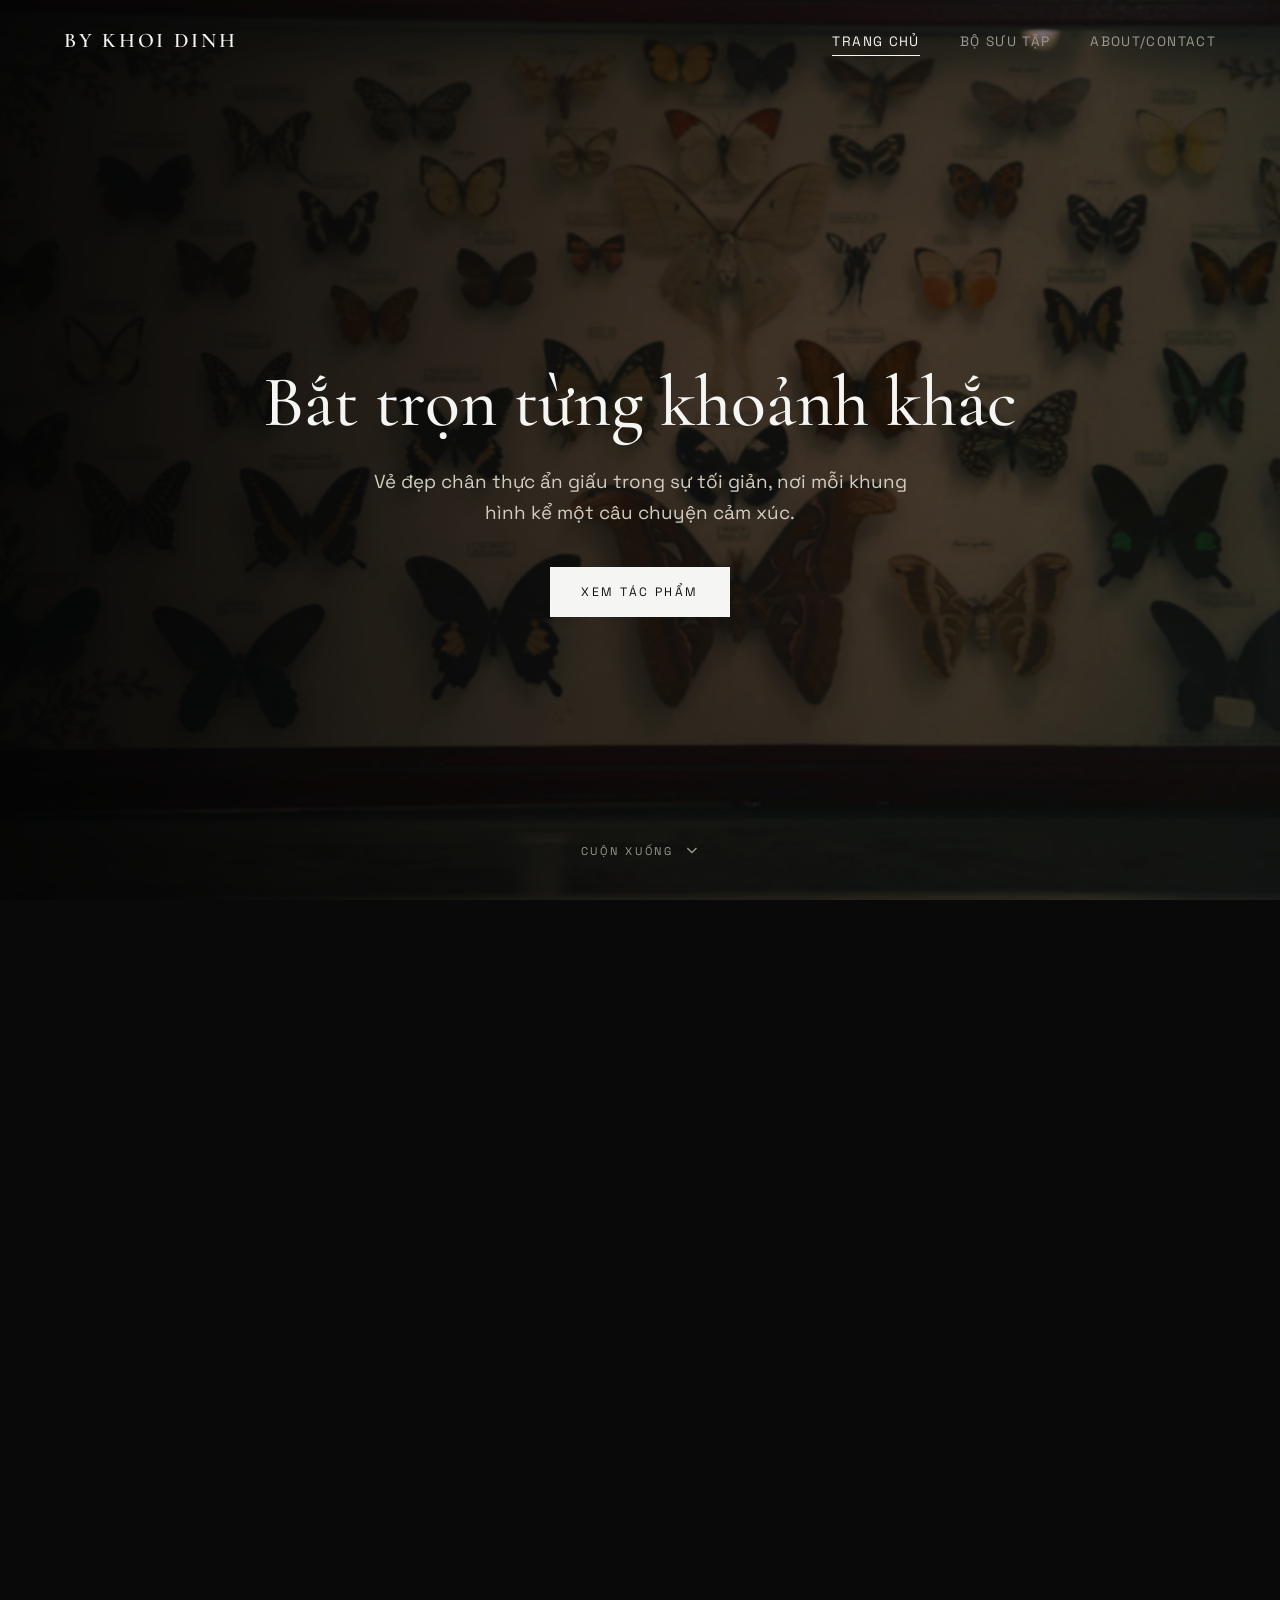
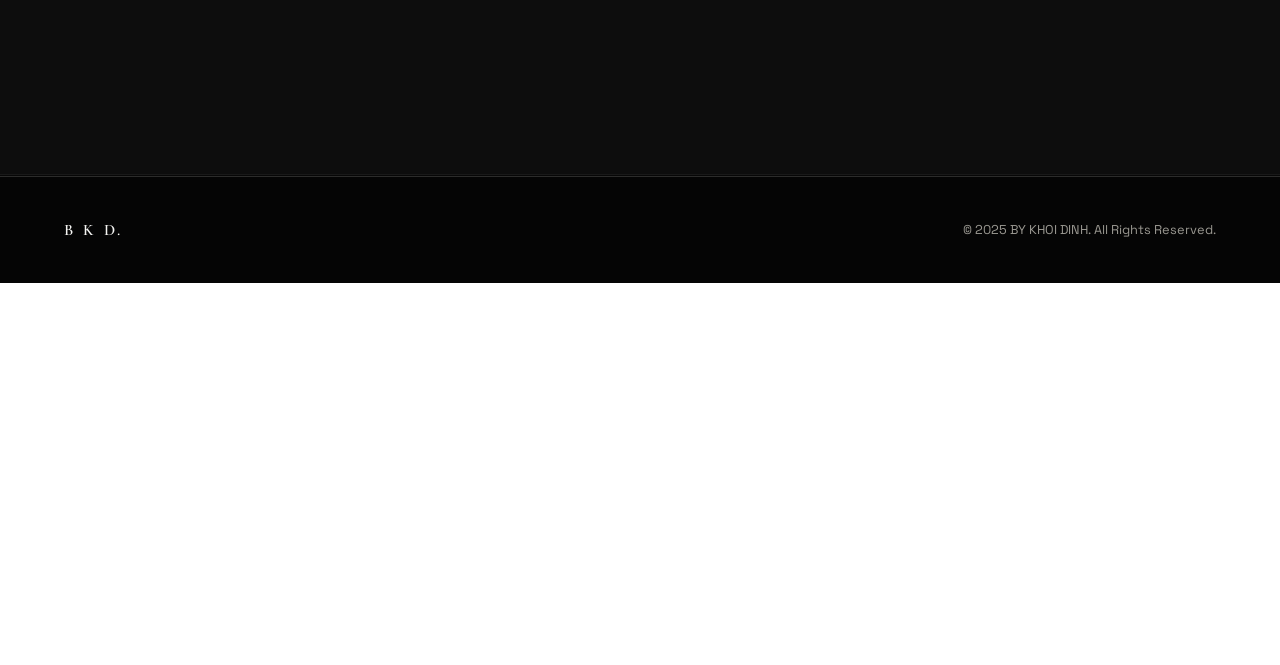
==== commit 835d2f2a: "update" ====
--- a/index.html
+++ b/index.html
@@ -5,29 +5,29 @@
     <meta name="viewport" content="width=device-width, initial-scale=1.0">
     <meta name="format-detection" content="telephone=no">
     <title>BY KHOI DINH | Portfolio</title>
-    <meta name="description" content="Portfolio nhiếp ảnh của Khôi Đinh, nơi lưu giữ những khoảnh khắc chân dung, ngoại cảnh và đời thường với phong cách tối giản, cảm xúc.">
+    <meta name="description" content="Nơi lưu giữ những khoảnh khắc đáng nhớ.">
     <meta name="robots" content="index, follow">
-    <meta name="theme-color" content="#030303">
+    <meta name="theme-color" content="#070707">
     <meta name="author" content="Khoi Dinh">
 
     <meta property="og:type" content="website">
     <meta property="og:locale" content="vi_VN">
     <meta property="og:title" content="BY KHOI DINH | Portfolio">
-    <meta property="og:description" content="Portfolio nhiếp ảnh của Khôi Đinh với các bộ ảnh chân dung, ngoại cảnh và đời thường.">
+    <meta property="og:description" content="Nơi lưu giữ những khoảnh khắc đáng nhớ.">
     <meta property="og:image" content="images/hero.jpg">
     <meta property="og:site_name" content="BY KHOI DINH">
 
     <meta name="twitter:card" content="summary_large_image">
     <meta name="twitter:title" content="BY KHOI DINH | Portfolio">
-    <meta name="twitter:description" content="Portfolio nhiếp ảnh của Khôi Đinh với phong cách tối giản và cảm xúc.">
+    <meta name="twitter:description" content="Nơi lưu giữ những khoảnh khắc đáng nhớ.">
     <meta name="twitter:image" content="images/hero.jpg">
     <link rel="icon" type="image/jpeg" href="images/about.jpg">
     <link rel="apple-touch-icon" href="images/about.jpg">
     
-    <!-- Fonts: Inter for minimal body, Playfair Display for elegant headings -->
+    <!-- Fonts: editorial serif + modern grotesk -->
     <link rel="preconnect" href="https://fonts.googleapis.com">
     <link rel="preconnect" href="https://fonts.gstatic.com" crossorigin>
-    <link href="https://fonts.googleapis.com/css2?family=Inter:wght@300;400;500&family=Playfair+Display:ital,wght@0,400;0,600;1,400;1,600&display=swap" rel="stylesheet">
+    <link href="https://fonts.googleapis.com/css2?family=Cormorant+Garamond:ital,wght@0,400;0,500;0,600;1,400;1,600&family=Space+Grotesk:wght@300;400;500;600&display=swap" rel="stylesheet">
     
     <!-- Icons -->
     <link rel="stylesheet" href="https://cdnjs.cloudflare.com/ajax/libs/font-awesome/6.5.1/css/all.min.css">
@@ -45,9 +45,8 @@
             
             <ul class="nav-links" id="nav-links" aria-label="Điều hướng chính">
                 <li><a href="#home" class="nav-item">Trang chủ</a></li>
-                <li><a href="#about" class="nav-item">Giới thiệu</a></li>
                 <li><a href="#gallery" class="nav-item">Bộ sưu tập</a></li>
-                <li><a href="#contact" class="nav-item">Liên hệ</a></li>
+                <li><a href="#about" class="nav-item">About/Contact</a></li>
             </ul>
             
             <button id="menuToggle" class="menu-toggle" type="button" aria-label="Mở menu" aria-controls="menu" aria-haspopup="true" aria-expanded="false">
@@ -58,9 +57,8 @@
         <aside id="menu" class="mobile-menu" hidden>
             <nav class="menu-links-mobile" aria-label="Điều hướng di động">
                 <a href="#home" class="nav-item">Trang chủ</a>
-                <a href="#about" class="nav-item">Giới thiệu</a>
                 <a href="#gallery" class="nav-item">Bộ sưu tập</a>
-                <a href="#contact" class="nav-item">Liên hệ</a>
+                <a href="#about" class="nav-item">About/Contact</a>
             </nav>
         </aside>
     </header>
@@ -70,7 +68,7 @@
         <section id="home" class="hero">
             <div class="hero-overlay"></div>
             <div class="hero-content fade-in">
-                <h1 class="hero-title">Bắt trọn<br>từng khoảnh khắc</h1>
+                <h1 class="hero-title">Bắt trọn từng khoảnh khắc</h1>
                 <p class="hero-subtitle">Vẻ đẹp chân thực ẩn giấu trong sự tối giản, nơi mỗi khung hình kể một câu chuyện cảm xúc.</p>
                 <div class="hero-actions">
                     <a href="#gallery" class="btn btn-primary">Xem Tác Phẩm</a>
@@ -79,27 +77,6 @@
             <div class="scroll-indicator">
                 <span>Cuộn xuống</span>
                 <i class="fas fa-chevron-down"></i>
-            </div>
-        </section>
-
-        <!-- ABOUT SECTION -->
-        <section id="about" class="section about-section">
-            <div class="container about-container">
-                <div class="about-img-wrapper fade-in scroll-reveal">
-                    <div class="img-reveal-block"></div>
-                    <img src="images/about.jpg" alt="Khoi Dinh Photographer" class="about-img" loading="eager" fetchpriority="high" decoding="async">
-                </div>
-                
-                <div class="about-text fade-in scroll-reveal delay-200">
-                    <span class="section-kicker">ABOUT MYSELF</span>
-                    <h2 class="section-title">Đôi dòng về mình.</h2>
-                    
-                    <div class="about-desc">
-                        <p class="lead">Chào bạn, mình là Khôi - một người yêu thích nhiếp ảnh.</p>
-                        <p>Với mình, nhiếp ảnh không chỉ là việc bấm máy, mà là cách mình lưu giữ những gì đẹp nhất, thật nhất của mỗi người. Mình không chạy theo những khung hình rập khuôn, mình tìm kiếm những nụ cười tự nhiên, những cái nhìn đầy cảm xúc và "chất riêng" mà đôi khi chính bạn cũng chưa nhận ra.</p>
-                        <p>Mình luôn cầm máy với tư thế như đang chụp cho chính mình: Tận tâm, tỉ mỉ và trân trọng từng khoảnh khắc. Hãy cùng mình viết tiếp câu chuyện của bạn bằng những khung hình thật đẹp nhé!</p>
-                    </div>
-                </div>
             </div>
         </section>
 
@@ -109,7 +86,7 @@
                 <div class="gallery-header fade-in scroll-reveal">
                     <div class="gallery-title-wrapper">
                         <span class="section-kicker">Portfolio</span>
-                        <h2 class="section-title">Những Bức Ảnh Đã Chụp</h2>
+                        <h2 class="section-title">Những Bức Ảnh Mình Đã Chụp</h2>
                     </div>
                     
                     <div class="gallery-filter">
@@ -118,35 +95,17 @@
                         <button class="filter-btn" data-filter="ngoai-canh">Ngoại Cảnh</button>
                         <button class="filter-btn" data-filter="doi-thuong">Đời Thường</button>
                     </div>
-                </div>
-
-                <div class="gallery-grid">
-                    <!-- Chân dung (13 pics) -->
-                    <div class="gallery-item" data-category="chan-dung"><img src="images/chan-dung/img1.jpg" alt="Chân dung 1" loading="eager" fetchpriority="high" decoding="async"></div>
-                    <div class="gallery-item" data-category="chan-dung"><img src="images/chan-dung/img2.jpg" alt="Chân dung 2" loading="eager" fetchpriority="high" decoding="async"></div>
-                    <div class="gallery-item" data-category="chan-dung"><img src="images/chan-dung/img3.jpg" alt="Chân dung 3" loading="lazy" decoding="async"></div>
-                    <div class="gallery-item" data-category="chan-dung"><img src="images/chan-dung/img4.jpg" alt="Chân dung 4" loading="lazy" decoding="async"></div>
-                    <div class="gallery-item" data-category="chan-dung"><img src="images/chan-dung/img5.jpg" alt="Chân dung 5" loading="lazy" decoding="async"></div>
-                    <div class="gallery-item" data-category="chan-dung"><img src="images/chan-dung/img6.jpg" alt="Chân dung 6" loading="lazy" decoding="async"></div>
-                    <div class="gallery-item" data-category="chan-dung"><img src="images/chan-dung/img7.jpg" alt="Chân dung 7" loading="lazy" decoding="async"></div>
-                    <div class="gallery-item" data-category="chan-dung"><img src="images/chan-dung/img8.jpg" alt="Chân dung 8" loading="lazy" decoding="async"></div>
-                    <div class="gallery-item" data-category="chan-dung"><img src="images/chan-dung/img9.jpg" alt="Chân dung 9" loading="lazy" decoding="async"></div>
-                    <div class="gallery-item" data-category="chan-dung"><img src="images/chan-dung/img10.jpg" alt="Chân dung 10" loading="lazy" decoding="async"></div>
-                    <div class="gallery-item" data-category="chan-dung"><img src="images/chan-dung/img11.jpg" alt="Chân dung 11" loading="lazy" decoding="async"></div>
-                    <div class="gallery-item" data-category="chan-dung"><img src="images/chan-dung/img12.jpg" alt="Chân dung 12" loading="lazy" decoding="async"></div>
-                    <div class="gallery-item" data-category="chan-dung"><img src="images/chan-dung/img13.jpg" alt="Chân dung 13" loading="lazy" decoding="async"></div>
                     
-                    <!-- Ngoại cảnh (4 pics) -->
-                    <div class="gallery-item" data-category="ngoai-canh"><img src="images/ngoai-canh/img1.jpg" alt="Ngoại cảnh 1" loading="lazy" decoding="async"></div>
-                    <div class="gallery-item" data-category="ngoai-canh"><img src="images/ngoai-canh/img2.jpg" alt="Ngoại cảnh 2" loading="lazy" decoding="async"></div>
-                    <div class="gallery-item" data-category="ngoai-canh"><img src="images/ngoai-canh/img3.jpg" alt="Ngoại cảnh 3" loading="lazy" decoding="async"></div>
-                    <div class="gallery-item" data-category="ngoai-canh"><img src="images/ngoai-canh/img4.jpg" alt="Ngoại cảnh 4" loading="lazy" decoding="async"></div>
-                    
-                    <!-- Đời thường (4 pics) -->
-                    <div class="gallery-item" data-category="doi-thuong"><img src="images/doi-thuong/img1.jpg" alt="Đời thường 1" loading="lazy" decoding="async"></div>
-                    <div class="gallery-item" data-category="doi-thuong"><img src="images/doi-thuong/img2.jpg" alt="Đời thường 2" loading="lazy" decoding="async"></div>
-                    <div class="gallery-item" data-category="doi-thuong"><img src="images/doi-thuong/img3.jpg" alt="Đời thường 3" loading="lazy" decoding="async"></div>
-                    <div class="gallery-item" data-category="doi-thuong"><img src="images/doi-thuong/img4.jpg" alt="Đời thường 4" loading="lazy" decoding="async"></div>
+                    <div class="gallery-filter" id="personFilter" style="display: none;">
+                        <button class="person-filter-btn active" data-person="all">Tất Cả</button>
+                        <button class="person-filter-btn" data-person="thư">Thư</button>
+                        <button class="person-filter-btn" data-person="vy">Vy</button>
+                        <button class="person-filter-btn" data-person="thúy anh">Thúy Anh</button>
+                    </div>
+                </div>
+
+                <div class="gallery-grid" id="galleryGrid">
+                    <!-- Ảnh sẽ được load từ gallery-data.json -->
                 </div>
 
                 <div class="gallery-more-status fade-in scroll-reveal">
@@ -156,8 +115,27 @@
             </div>
         </section>
 
-        <!-- CONTACT SECTION -->
-        <section id="contact" class="section contact-section">
+        <!-- ABOUT / CONTACT SECTION -->
+        <section id="about" class="section contact-section">
+            <div class="container about-container about-contact-about">
+                <div class="about-img-wrapper fade-in scroll-reveal">
+                    <div class="img-reveal-block"></div>
+                    <img src="images/about.jpg" alt="Khoi Dinh Photographer" class="about-img" loading="eager" fetchpriority="high" decoding="async">
+                </div>
+
+                <div class="about-text fade-in scroll-reveal delay-200">
+                    <span class="section-kicker">ABOUT MYSELF</span>
+                    <h2 class="section-title">Đôi dòng về mình.</h2>
+
+                    <div class="about-desc">
+                        <p class="lead">Chào bạn, mình là Khôi - một người yêu thích nhiếp ảnh.</p>
+                        <p>Với mình, nhiếp ảnh không chỉ là việc bấm máy, mà là cách mình lưu giữ những gì đẹp nhất, thật nhất của mỗi người. Mình không chạy theo những khung hình rập khuôn, mình tìm kiếm những nụ cười tự nhiên, những cái nhìn đầy cảm xúc và "chất riêng" mà đôi khi chính bạn cũng chưa nhận ra.</p>
+                        <p>Mình luôn cầm máy với tư thế như đang chụp cho chính mình: Tận tâm, tỉ mỉ và trân trọng từng khoảnh khắc. Hãy cùng mình viết tiếp câu chuyện của bạn bằng những khung hình thật đẹp nhé!</p>
+                    </div>
+                </div>
+            </div>
+
+            <div id="contact" class="contact-anchor" aria-hidden="true"></div>
             <div class="container contact-container fade-in scroll-reveal">
                 <div class="contact-header">
                     <h2 class="section-title">Kết Nối Với Mình</h2>
@@ -168,16 +146,24 @@
                     <div class="contact-info">
                         <div class="contact-card">
                             <span class="contact-label">Email</span>
-                            <a href="mailto:dinhngothaikhoi.sc@gmail.com" class="contact-link">dinhngothaikhoi.sc@gmail.com</a>
+                            <a href="mailto:dinhngothaikhoi.sc@gmail.com" class="contact-link">
+                                <i class="fas fa-envelope" aria-hidden="true"></i>
+                                <span>dinhngothaikhoi.sc@gmail.com</span>
+                            </a>
                         </div>
                         <div class="contact-card">
                             <span class="contact-label">Phone</span>
-                            <a href="tel:0868125974" class="contact-link">086 812 5974</a>
+                            <a href="tel:0868125974" class="contact-link">
+                                <i class="fas fa-phone" aria-hidden="true"></i>
+                                <span>086 812 5974</span>
+                            </a>
                         </div>
                         <div class="contact-card">
-                            <span class="contact-label">Social</span>
+                            <span class="contact-label">Social Media</span>
                             <a href="https://instagram.com/_ioohkdd._" target="_blank" rel="noopener noreferrer" class="contact-link instagram-link">
-                                Instagram <i class="fas fa-arrow-right"></i>
+                                <i class="fab fa-instagram" aria-hidden="true"></i>
+                                <span>Instagram</span>
+                                <i class="fas fa-arrow-right" aria-hidden="true"></i>
                             </a>
                         </div>
                     </div>
@@ -215,6 +201,20 @@
         </div>
     </footer>
 
+    <div id="albumModal" class="album-modal" aria-hidden="true">
+        <div class="album-modal-overlay"></div>
+        <div class="album-modal-panel" role="dialog" aria-modal="true" aria-labelledby="albumModalTitle">
+            <div class="album-modal-header">
+                <div>
+                    <h3 id="albumModalTitle" class="album-modal-title">Album</h3>
+                    <p id="albumModalMeta" class="album-modal-meta"></p>
+                </div>
+                <button id="closeAlbumModal" class="close-album-modal" aria-label="Đóng album">Đóng</button>
+            </div>
+            <div id="albumModalGrid" class="album-modal-grid"></div>
+        </div>
+    </div>
+
     <!-- LIGHTBOX MODAL -->
     <div id="lightbox" class="lightbox">
         <div class="lightbox-overlay"></div>
--- a/style.css
+++ b/style.css
@@ -2,22 +2,22 @@
    1. ROOT VARIABLES & DESIGN TOKENS
    ========================================= */
 :root {
-    /* Monochrome Palette */
-    --color-bg: #030303;          /* Ultra dark background */
-    --color-surface: #0a0a0a;     /* Slightly lighter for cards/menus */
-    --color-surface-hover: #141414;
-    --color-text-primary: #ffffff;
-    --color-text-secondary: #999999;
-    --color-border: rgba(255, 255, 255, 0.1);
-    --color-border-focus: rgba(255, 255, 255, 0.5);
+    /* Editorial dark palette */
+    --color-bg: #070707;
+    --color-surface: #121212;
+    --color-surface-hover: #1b1b1b;
+    --color-text-primary: #f5f5f3;
+    --color-text-secondary: #9a9891;
+    --color-border: rgba(245, 245, 243, 0.16);
+    --color-border-focus: rgba(245, 245, 243, 0.45);
     
     /* Typography */
-    --font-heading: 'Playfair Display', serif;
-    --font-body: 'Inter', sans-serif;
+    --font-heading: 'Cormorant Garamond', serif;
+    --font-body: 'Space Grotesk', sans-serif;
     
     /* Spacing & Utilities */
     --container-max: 1400px;
-    --section-pad-y: 120px;
+    --section-pad-y: 130px;
     --transition-smooth: all 0.6s cubic-bezier(0.16, 1, 0.3, 1);
     --transition-fast: all 0.3s ease;
 }
@@ -36,11 +36,11 @@
 }
 
 body {
-    background-color: var(--color-bg);
+    background: radial-gradient(circle at 0% 0%, #161616 0%, var(--color-bg) 55%);
     color: var(--color-text-primary);
     font-family: var(--font-body);
-    font-weight: 300;
-    line-height: 1.6;
+    font-weight: 400;
+    line-height: 1.65;
     overflow-x: hidden;
     -webkit-font-smoothing: antialiased;
     -moz-osx-font-smoothing: grayscale;
@@ -105,7 +105,7 @@
    ========================================= */
 h1, h2, h3, h4, h5, h6 {
     font-family: var(--font-heading);
-    font-weight: 400;
+    font-weight: 500;
     line-height: 1.1;
     color: var(--color-text-primary);
 }
@@ -124,7 +124,7 @@
     font-size: clamp(2.5rem, 5vw, 4rem);
     margin-bottom: 2rem;
     font-style: italic;
-    letter-spacing: -0.02em;
+    letter-spacing: -0.01em;
 }
 
 .lead {
@@ -143,15 +143,15 @@
     top: 0;
     left: 0;
     width: 100%;
-    padding: 30px 0;
+    padding: 24px 0;
     z-index: 1000;
     transition: background-color 0.4s ease, padding 0.4s ease, backdrop-filter 0.4s ease;
 }
 
 .navbar.scrolled {
-    padding: 15px 0;
-    background-color: rgba(3, 3, 3, 0.85);
-    backdrop-filter: blur(12px);
+    padding: 12px 0;
+    background-color: rgba(7, 7, 7, 0.86);
+    backdrop-filter: blur(10px);
     border-bottom: 1px solid var(--color-border);
 }
 
@@ -163,9 +163,9 @@
 
 .logo {
     font-family: var(--font-heading);
-    font-size: 1.25rem;
+    font-size: 1.3rem;
     font-weight: 600;
-    letter-spacing: 0.15em;
+    letter-spacing: 0.13em;
     text-transform: uppercase;
     z-index: 1001;
 }
@@ -311,25 +311,25 @@
     display: inline-flex;
     align-items: center;
     gap: 10px;
-    padding: 16px 36px;
-    font-size: 0.8rem;
+    padding: 14px 30px;
+    font-size: 0.76rem;
     text-transform: uppercase;
-    letter-spacing: 0.15em;
+    letter-spacing: 0.2em;
     cursor: pointer;
-    border: 1px solid var(--color-text-primary);
+    border: 1px solid var(--color-border-focus);
     background: transparent;
     color: var(--color-text-primary);
-    transition: var(--transition-smooth);
+    transition: var(--transition-fast);
 }
 
 .btn-primary {
     background: var(--color-text-primary);
-    color: var(--color-bg);
+    color: #111111;
 }
 
 .btn-primary:hover {
-    background: transparent;
-    color: var(--color-text-primary);
+    transform: translateY(-2px);
+    box-shadow: 0 10px 18px rgba(0, 0, 0, 0.1);
 }
 
 .btn-outline:hover {
@@ -342,7 +342,7 @@
    ========================================= */
 .hero {
     height: 100vh;
-    min-height: 600px;
+    min-height: 680px;
     position: relative;
     display: flex;
     align-items: center;
@@ -353,11 +353,11 @@
 .hero-overlay {
     position: absolute;
     top: 0; left: 0; width: 100%; height: 100%;
-    /* Update background image */
-    background: url('images/hero.jpg') center/cover no-repeat;
-    filter: grayscale(100%) brightness(0.4) contrast(1.2);
+    background: linear-gradient(to right, rgba(7, 7, 7, 0.9) 0%, rgba(7, 7, 7, 0.58) 40%, rgba(7, 7, 7, 0.2) 100%),
+                url('images/hero.jpg') center/cover no-repeat;
+    filter: brightness(0.72) blur(1px) contrast(1.02);
     z-index: -2;
-    transform: scale(1.05); /* Slight zoom for cinematic feel */
+    transform: scale(1.04);
     animation: slowZoom 20s infinite alternate linear;
 }
 
@@ -367,22 +367,32 @@
 }
 
 .hero-content {
-    max-width: 800px;
+    max-width: 720px;
     margin: 0 auto;
     text-align: center;
     padding: 0 5%;
+    display: flex;
+    flex-direction: column;
+    align-items: center;
+}
+
+.hero-actions {
+    display: flex;
+    justify-content: center;
 }
 
 .hero-title {
-    font-size: clamp(3.5rem, 8vw, 6.5rem);
-    margin-bottom: 2rem;
+    font-size: clamp(2.2rem, 6vw, 4.5rem);
+    line-height: 1.1;
+    margin-bottom: 1.5rem;
+    white-space: nowrap;
 }
 
 .hero-subtitle {
-    font-size: clamp(1rem, 2vw, 1.25rem);
-    color: var(--color-text-secondary);
-    margin-bottom: 3rem;
-    max-width: 500px;
+    font-size: clamp(1rem, 2vw, 1.18rem);
+    color: #d2cdc2;
+    margin-bottom: 2.4rem;
+    max-width: 560px;
     margin-inline: auto;
 }
 
@@ -392,19 +402,18 @@
     left: 50%;
     transform: translateX(-50%);
     display: flex;
-    flex-direction: column;
-    align-items: center;
-    gap: 15px;
+    align-items: center;
+    gap: 12px;
     font-size: 0.7rem;
     text-transform: uppercase;
-    letter-spacing: 0.2em;
+    letter-spacing: 0.24em;
     color: var(--color-text-secondary);
     animation: bounce 2s infinite ease-in-out;
 }
 
 @keyframes bounce {
     0%, 100% { transform: translate(-50%, 0); }
-    50% { transform: translate(-50%, 10px); }
+    50% { transform: translate(-50%, 8px); }
 }
 
 /* =========================================
@@ -417,6 +426,33 @@
     align-items: center;
 }
 
+.about-section,
+.contact-section {
+    background: #0d0d0d;
+    border-top: 1px solid rgba(245, 245, 243, 0.05);
+    border-bottom: 1px solid rgba(245, 245, 243, 0.05);
+}
+
+.about-contact-about {
+    margin-bottom: 90px;
+}
+
+.about-contact-about .about-img-wrapper {
+    max-width: 380px;
+    width: 100%;
+    margin-inline: auto;
+}
+
+.contact-anchor {
+    position: relative;
+    top: -90px;
+    height: 0;
+}
+
+.gallery-section {
+    background: #090909;
+}
+
 .about-img-wrapper {
     position: relative;
     overflow: hidden;
@@ -428,17 +464,22 @@
     width: 100%;
     height: 100%;
     object-fit: cover;
-    filter: grayscale(100%);
-    transition: filter 0.8s ease;
+    filter: none;
+    transition: transform 0.8s ease;
 }
 
 .about-img-wrapper:hover .about-img {
-    filter: grayscale(0%);
+    transform: scale(1.02);
 }
 
 .about-text p {
     color: var(--color-text-secondary);
     margin-bottom: 1.5rem;
+}
+
+.about-desc p {
+    text-align: justify;
+    text-justify: inter-word;
 }
 
 /* =========================================
@@ -489,37 +530,103 @@
     width: 100%;
 }
 
-/* Fluid Masonry-like Grid */
+/* Person filter buttons - same styling as category filters */
+.person-filter-btn {
+    background: transparent;
+    border: none;
+    color: var(--color-text-secondary);
+    font-family: var(--font-body);
+    font-size: 0.85rem;
+    text-transform: none;
+    letter-spacing: 0.05em;
+    cursor: pointer;
+    padding-bottom: 5px;
+    position: relative;
+    transition: var(--transition-fast);
+}
+
+.person-filter-btn::after {
+    content: '';
+    position: absolute;
+    bottom: 0; left: 0;
+    width: 0; height: 1px;
+    background-color: var(--color-text-primary);
+    transition: var(--transition-fast);
+}
+
+.person-filter-btn:hover, .person-filter-btn.active {
+    color: var(--color-text-primary);
+}
+
+.person-filter-btn.active::after {
+    width: 100%;
+}
+
+/* Album Card Grid */
 .gallery-grid {
-    column-count: 3;
-    column-gap: 20px;
+    display: grid;
+    grid-template-columns: repeat(3, minmax(0, 1fr));
+    gap: 20px;
     width: 100%;
 }
 
-.gallery-item {
-    break-inside: avoid;
-    margin-bottom: 20px;
+.gallery-status-message {
+    color: var(--color-text-secondary);
+    font-size: 0.95rem;
+    letter-spacing: 0.02em;
+    padding: 10px 0;
+}
+
+.album-card {
     position: relative;
     overflow: hidden;
-    background: var(--color-surface);
-    cursor: zoom-in;
-    transition: opacity 0.4s ease, transform 0.4s ease;
-}
-
-.gallery-item img {
+    background: linear-gradient(180deg, #151515 0%, #0d0d0d 100%);
+    border: 1px solid rgba(245, 245, 243, 0.12);
+    border-radius: 12px;
+    cursor: pointer;
+    transition: transform 0.35s ease, border-color 0.35s ease, box-shadow 0.35s ease;
+    text-align: left;
+    color: inherit;
+    padding: 0;
+}
+
+.album-card-cover {
+    position: relative;
+    aspect-ratio: 1 / 1;
+    overflow: hidden;
+}
+
+.album-card img {
     width: 100%;
-    height: auto;
+    height: 100%;
+    object-fit: cover;
     display: block;
     transition: transform 0.8s cubic-bezier(0.16, 1, 0.3, 1);
 }
 
-.gallery-item:hover img {
-    transform: scale(1.03);
-}
-
-/* Hide logic handled by JS */
-.gallery-item.hidden {
-    display: none;
+.album-card:hover {
+    transform: translateY(-4px);
+    border-color: rgba(245, 245, 243, 0.35);
+    box-shadow: 0 14px 40px rgba(0, 0, 0, 0.35);
+}
+
+.album-card:hover img {
+    transform: scale(1.06);
+}
+
+.album-card-overlay {
+    position: absolute;
+    inset: auto 0 0 0;
+    padding: 14px 14px 12px;
+    background: linear-gradient(0deg, rgba(5, 5, 5, 0.9) 0%, rgba(5, 5, 5, 0.1) 100%);
+}
+
+.album-card-title {
+    font-family: var(--font-heading);
+    font-size: 1.2rem;
+    font-style: italic;
+    color: var(--color-text-primary);
+    margin-bottom: 3px;
 }
 
 .gallery-more-status {
@@ -572,6 +679,16 @@
     gap: 40px;
 }
 
+.contact-card {
+    padding: 0 0 18px;
+    border-bottom: 1px solid var(--color-border);
+}
+
+.contact-card:last-child {
+    border-bottom: none;
+    padding-bottom: 0;
+}
+
 .contact-label {
     display: block;
     font-size: 0.75rem;
@@ -587,13 +704,25 @@
     font-style: italic;
     color: var(--color-text-primary);
     position: relative;
-    display: inline-block;
+    display: inline-flex;
+    align-items: center;
+    gap: 10px;
+}
+
+.contact-link i {
+    font-size: 0.9rem;
+    color: var(--color-text-secondary);
+    transition: var(--transition-fast);
+}
+
+.contact-link:hover i {
+    color: var(--color-text-primary);
 }
 
 .contact-link::after {
     content: '';
     position: absolute;
-    bottom: -2px; left: 0;
+    bottom: -3px; left: 0;
     width: 100%; height: 1px;
     background: var(--color-border);
     transition: var(--transition-fast);
@@ -603,14 +732,13 @@
     background: var(--color-text-primary);
 }
 
-.instagram-link i {
+.instagram-link .fa-arrow-right {
     font-size: 0.8rem;
-    margin-left: 5px;
     transform: rotate(-45deg);
     transition: transform 0.3s ease;
 }
 
-.instagram-link:hover i {
+.instagram-link:hover .fa-arrow-right {
     transform: rotate(-45deg) translate(2px, -2px);
 }
 
@@ -697,6 +825,7 @@
 .footer {
     padding: 40px 0;
     border-top: 1px solid var(--color-border);
+    background: #050505;
 }
 
 .footer-container {
@@ -714,6 +843,106 @@
 .copyright {
     font-size: 0.8rem;
     color: var(--color-text-secondary);
+}
+
+.album-modal {
+    position: fixed;
+    inset: 0;
+    z-index: 1900;
+    opacity: 0;
+    visibility: hidden;
+    transition: var(--transition-smooth);
+}
+
+.album-modal.active {
+    opacity: 1;
+    visibility: visible;
+}
+
+.album-modal-overlay {
+    position: absolute;
+    inset: 0;
+    background: rgba(3, 3, 3, 0.9);
+    backdrop-filter: blur(4px);
+}
+
+.album-modal-panel {
+    position: relative;
+    z-index: 1;
+    width: min(1080px, calc(100vw - 32px));
+    max-height: calc(100vh - 40px);
+    margin: 20px auto;
+    background: #0b0b0b;
+    border: 1px solid rgba(245, 245, 243, 0.18);
+    border-radius: 14px;
+    padding: 22px;
+    overflow: auto;
+}
+
+.album-modal-header {
+    display: flex;
+    justify-content: space-between;
+    align-items: flex-start;
+    gap: 16px;
+    margin-bottom: 16px;
+}
+
+.album-modal-title {
+    font-family: var(--font-heading);
+    font-size: 2rem;
+    font-style: italic;
+    line-height: 1.05;
+}
+
+.album-modal-meta {
+    color: var(--color-text-secondary);
+    text-transform: uppercase;
+    letter-spacing: 0.08em;
+    font-size: 0.78rem;
+    margin-top: 5px;
+}
+
+.close-album-modal {
+    border: 1px solid rgba(245, 245, 243, 0.26);
+    background: transparent;
+    color: var(--color-text-primary);
+    border-radius: 999px;
+    padding: 8px 14px;
+    font-size: 0.78rem;
+    text-transform: uppercase;
+    letter-spacing: 0.08em;
+    cursor: pointer;
+}
+
+.close-album-modal:hover {
+    background: rgba(245, 245, 243, 0.08);
+}
+
+.album-modal-grid {
+    display: grid;
+    grid-template-columns: repeat(3, minmax(0, 1fr));
+    gap: 10px;
+}
+
+.album-modal-item {
+    border: none;
+    padding: 0;
+    background: #131313;
+    border-radius: 8px;
+    overflow: hidden;
+    cursor: zoom-in;
+}
+
+.album-modal-item img {
+    width: 100%;
+    aspect-ratio: 1 / 1;
+    object-fit: cover;
+    display: block;
+    transition: transform 0.45s ease;
+}
+
+.album-modal-item:hover img {
+    transform: scale(1.04);
 }
 
 /* =========================================
@@ -801,22 +1030,43 @@
 }
 
 /* =========================================
-   13. RESPONSIVE MEDIA QUERIES
-   ========================================= */
+    13. RESPONSIVE MEDIA QUERIES
+    ========================================= */
 @media (max-width: 992px) {
     .about-container, .contact-grid {
         grid-template-columns: 1fr;
         gap: 60px;
     }
+
+    .about-contact-about .about-img-wrapper {
+        max-width: 320px;
+    }
     
     .gallery-grid {
-        column-count: 2;
+        grid-template-columns: repeat(2, minmax(0, 1fr));
+    }
+
+    .album-modal-grid {
+        grid-template-columns: repeat(2, minmax(0, 1fr));
     }
 }
 
 @media (max-width: 768px) {
     .nav-links { display: none; }
     .menu-toggle { display: flex; }
+
+    .hero {
+        min-height: 620px;
+    }
+
+    .hero-content { text-align: center; }
+
+    .scroll-indicator {
+        left: 50%;
+        transform: translateX(-50%);
+        bottom: 26px;
+        gap: 8px;
+    }
     
     .gallery-header {
         flex-direction: column;
@@ -838,8 +1088,32 @@
 }
 
 @media (max-width: 480px) {
+    .about-contact-about .about-img-wrapper {
+        max-width: 280px;
+    }
+
+    .hero-title {
+        font-size: clamp(1.8rem, 9vw, 2.8rem);
+        line-height: 1.1;
+        white-space: nowrap;
+    }
+
     .gallery-grid {
-        column-count: 1;
+        grid-template-columns: 1fr;
+    }
+
+    .album-modal-panel {
+        width: calc(100vw - 20px);
+        margin: 10px auto;
+        padding: 14px;
+    }
+
+    .album-modal-title {
+        font-size: 1.55rem;
+    }
+
+    .album-modal-grid {
+        grid-template-columns: 1fr;
     }
 }
 
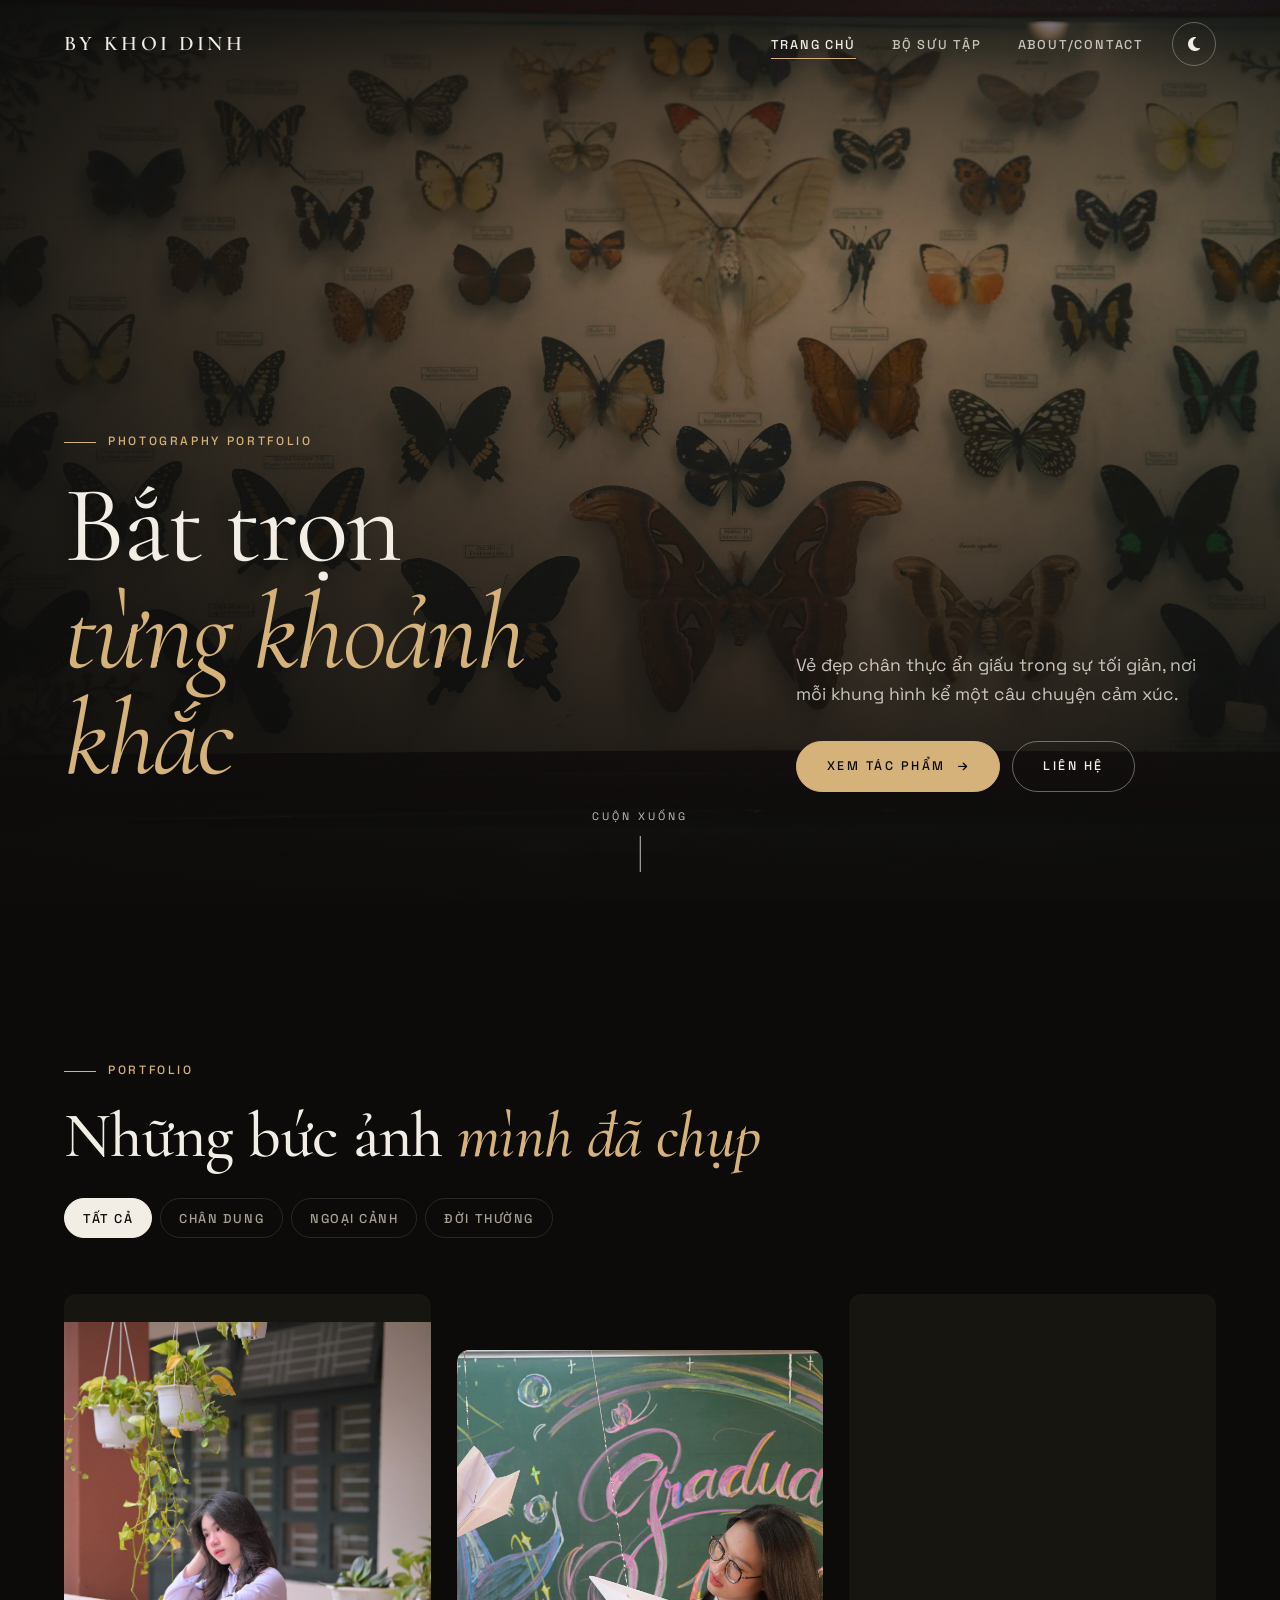
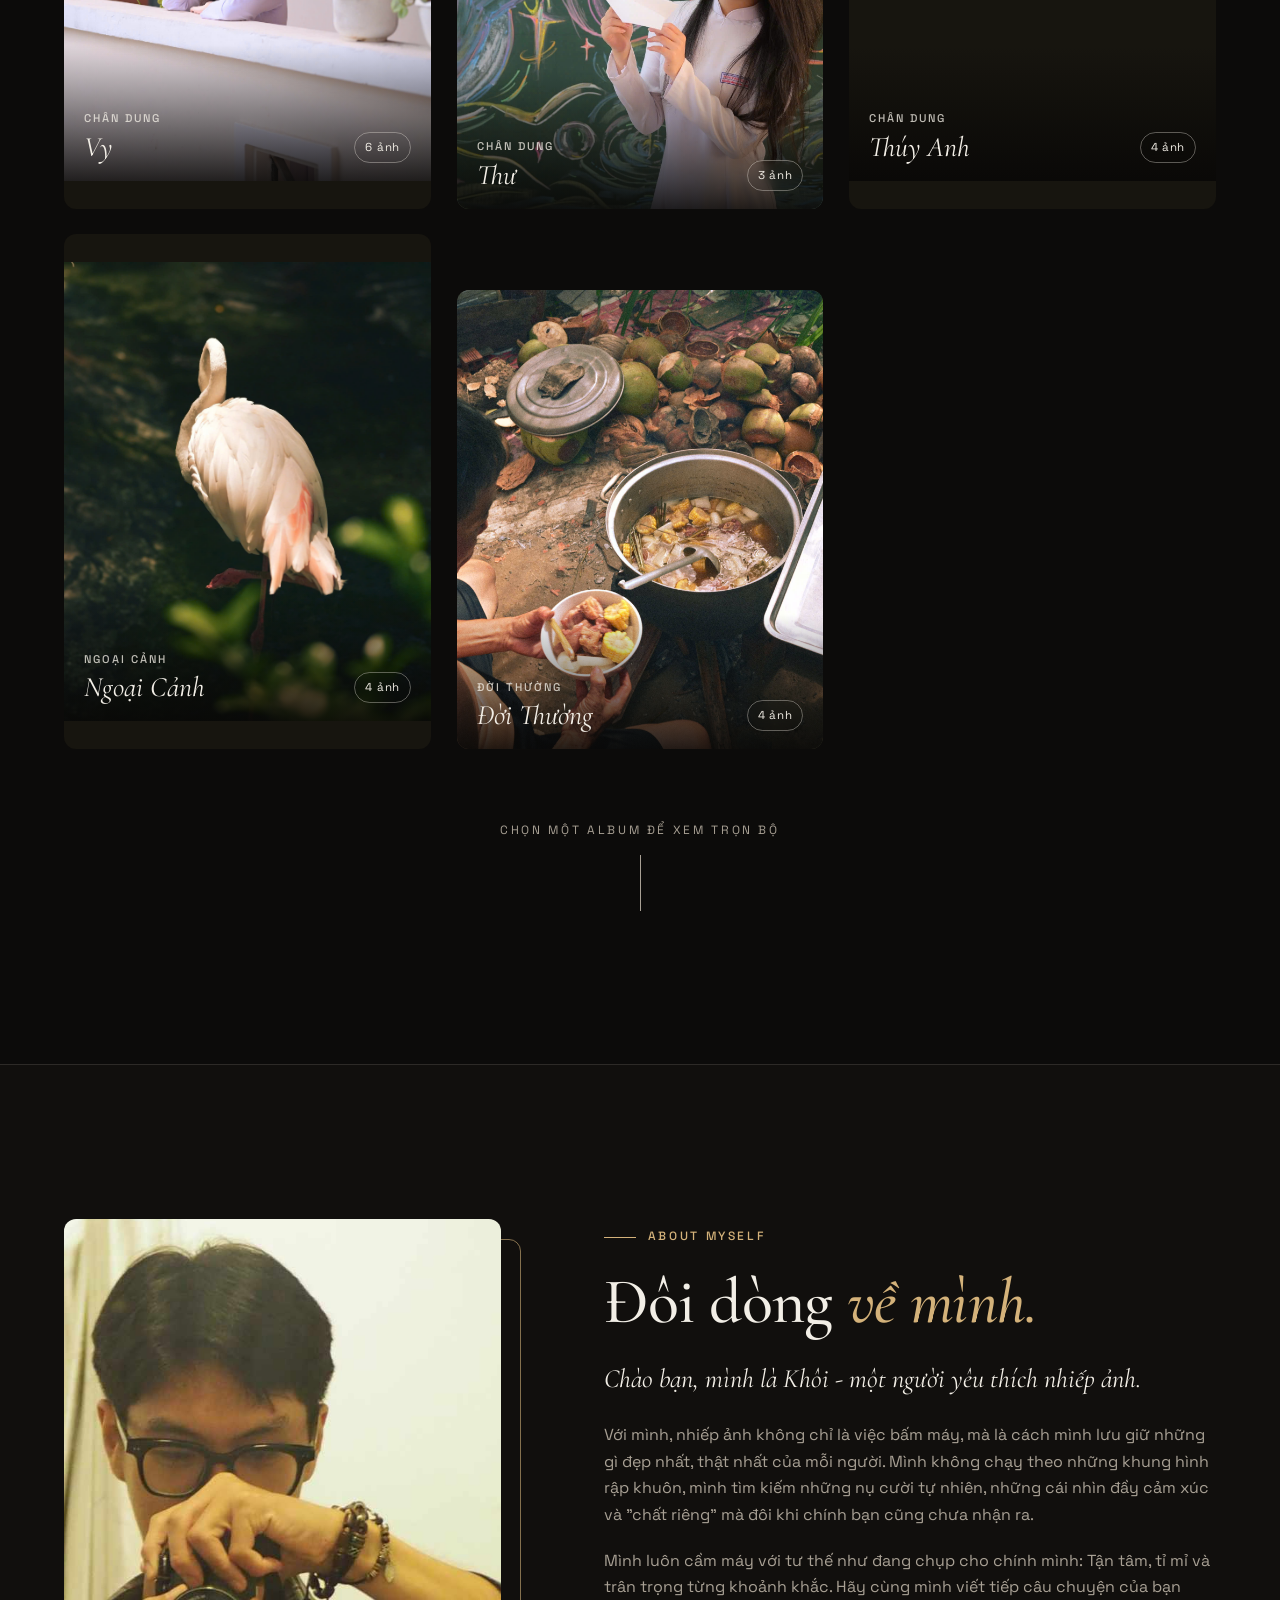
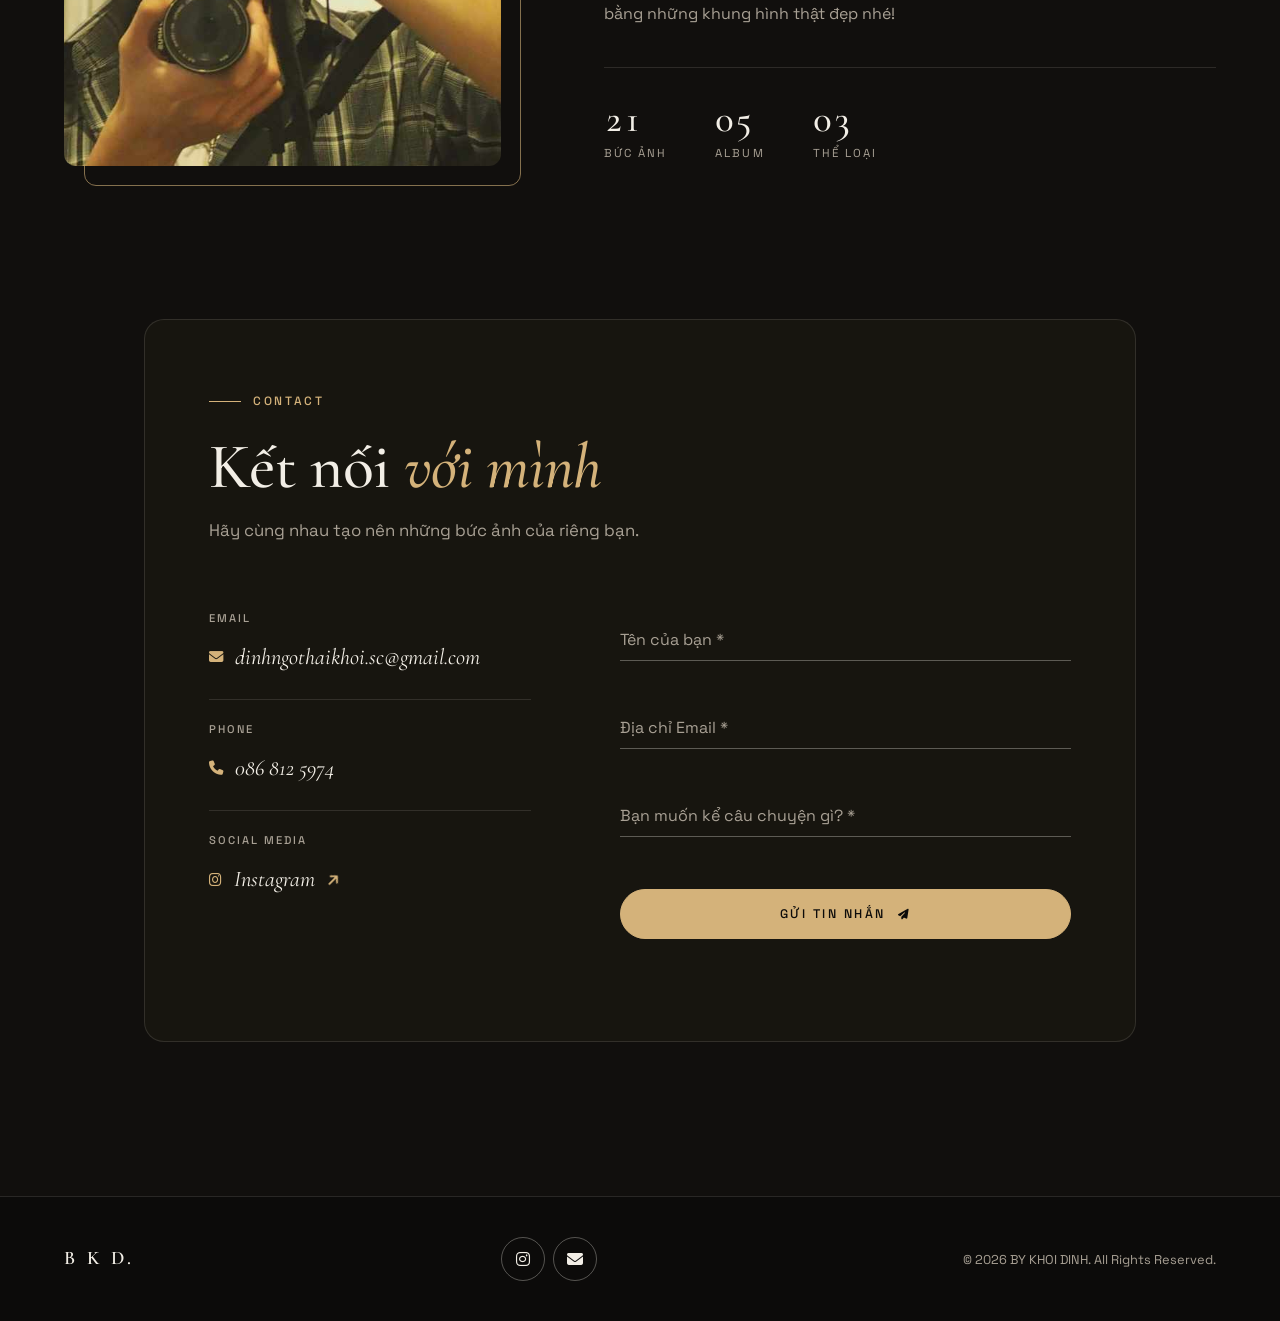
==== commit 97be27fd: "Redesign portfolio with warm dark theme and light mode toggle Refresh the visual design around a war" ====
--- a/index.html
+++ b/index.html
@@ -7,8 +7,20 @@
     <title>BY KHOI DINH | Portfolio</title>
     <meta name="description" content="Nơi lưu giữ những khoảnh khắc đáng nhớ.">
     <meta name="robots" content="index, follow">
-    <meta name="theme-color" content="#070707">
+    <meta name="theme-color" content="#0c0b0a">
+    <meta name="color-scheme" content="dark light">
     <meta name="author" content="Khoi Dinh">
+
+    <!-- Apply saved theme before first paint (dark is the default) -->
+    <script>
+        (function () {
+            try {
+                if (localStorage.getItem('theme') === 'light') {
+                    document.documentElement.setAttribute('data-theme', 'light');
+                }
+            } catch (e) {}
+        })();
+    </script>
 
     <meta property="og:type" content="website">
     <meta property="og:locale" content="vi_VN">
@@ -23,35 +35,44 @@
     <meta name="twitter:image" content="images/hero.jpg">
     <link rel="icon" type="image/jpeg" href="images/about.jpg">
     <link rel="apple-touch-icon" href="images/about.jpg">
-    
-    <!-- Fonts: editorial serif + modern grotesk -->
+
+    <!-- Fonts: editorial serif + modern grotesk (both include Vietnamese glyphs) -->
     <link rel="preconnect" href="https://fonts.googleapis.com">
     <link rel="preconnect" href="https://fonts.gstatic.com" crossorigin>
-    <link href="https://fonts.googleapis.com/css2?family=Cormorant+Garamond:ital,wght@0,400;0,500;0,600;1,400;1,600&family=Space+Grotesk:wght@300;400;500;600&display=swap" rel="stylesheet">
-    
+    <link href="https://fonts.googleapis.com/css2?family=Cormorant+Garamond:ital,wght@0,400;0,500;0,600;1,400;1,500&family=Space+Grotesk:wght@400;500;600&display=swap" rel="stylesheet">
+
     <!-- Icons -->
     <link rel="stylesheet" href="https://cdnjs.cloudflare.com/ajax/libs/font-awesome/6.5.1/css/all.min.css">
-    <link rel="preload" as="image" href="images/hero.jpg">
-    
+    <link rel="preload" as="image" href="images/hero.jpg" fetchpriority="high">
+
     <!-- Styling -->
     <link rel="stylesheet" href="style.css">
 </head>
-<body class="dark-theme">
+<body>
     <a href="#main-content" class="skip-link">Bỏ qua điều hướng</a>
-    
+
     <header class="navbar" id="navbar">
         <div class="container nav-container">
             <a href="#home" class="logo">BY KHOI DINH</a>
-            
-            <ul class="nav-links" id="nav-links" aria-label="Điều hướng chính">
-                <li><a href="#home" class="nav-item">Trang chủ</a></li>
-                <li><a href="#gallery" class="nav-item">Bộ sưu tập</a></li>
-                <li><a href="#about" class="nav-item">About/Contact</a></li>
-            </ul>
-            
-            <button id="menuToggle" class="menu-toggle" type="button" aria-label="Mở menu" aria-controls="menu" aria-haspopup="true" aria-expanded="false">
-                <span class="menu-icon" aria-hidden="true"></span>
-            </button>
+
+            <div class="nav-right">
+                <nav aria-label="Điều hướng chính">
+                    <ul class="nav-links" id="nav-links">
+                        <li><a href="#home" class="nav-item">Trang chủ</a></li>
+                        <li><a href="#gallery" class="nav-item">Bộ sưu tập</a></li>
+                        <li><a href="#about" class="nav-item">About/Contact</a></li>
+                    </ul>
+                </nav>
+
+                <button id="themeToggle" class="icon-btn theme-toggle" type="button" aria-label="Bật giao diện sáng" aria-pressed="false">
+                    <i class="fas fa-moon" aria-hidden="true"></i>
+                    <i class="fas fa-sun" aria-hidden="true"></i>
+                </button>
+
+                <button id="menuToggle" class="icon-btn menu-toggle" type="button" aria-label="Mở menu" aria-controls="menu" aria-expanded="false">
+                    <span class="menu-icon" aria-hidden="true"></span>
+                </button>
+            </div>
         </div>
 
         <aside id="menu" class="mobile-menu" hidden>
@@ -66,127 +87,152 @@
     <main id="main-content">
         <!-- HERO SECTION -->
         <section id="home" class="hero">
-            <div class="hero-overlay"></div>
-            <div class="hero-content fade-in">
-                <h1 class="hero-title">Bắt trọn từng khoảnh khắc</h1>
-                <p class="hero-subtitle">Vẻ đẹp chân thực ẩn giấu trong sự tối giản, nơi mỗi khung hình kể một câu chuyện cảm xúc.</p>
-                <div class="hero-actions">
-                    <a href="#gallery" class="btn btn-primary">Xem Tác Phẩm</a>
-                </div>
-            </div>
-            <div class="scroll-indicator">
+            <div class="hero-media" aria-hidden="true">
+                <img src="images/hero.jpg" alt="" width="2560" height="1707" fetchpriority="high" decoding="async">
+            </div>
+            <div class="hero-overlay" aria-hidden="true"></div>
+
+            <div class="container hero-content">
+                <div>
+                    <span class="section-kicker">Photography Portfolio</span>
+                    <h1 class="hero-title">Bắt trọn <em>từng khoảnh khắc</em></h1>
+                </div>
+                <div class="hero-aside">
+                    <p class="hero-subtitle">Vẻ đẹp chân thực ẩn giấu trong sự tối giản, nơi mỗi khung hình kể một câu chuyện cảm xúc.</p>
+                    <div class="hero-actions">
+                        <a href="#gallery" class="btn btn-primary">Xem Tác Phẩm <i class="fas fa-arrow-right" aria-hidden="true"></i></a>
+                        <a href="#contact" class="btn btn-ghost">Liên hệ</a>
+                    </div>
+                </div>
+            </div>
+
+            <div class="scroll-indicator" aria-hidden="true">
                 <span>Cuộn xuống</span>
-                <i class="fas fa-chevron-down"></i>
             </div>
         </section>
 
         <!-- GALLERY SECTION -->
         <section id="gallery" class="section gallery-section">
             <div class="container">
-                <div class="gallery-header fade-in scroll-reveal">
+                <div class="gallery-header scroll-reveal">
                     <div class="gallery-title-wrapper">
                         <span class="section-kicker">Portfolio</span>
-                        <h2 class="section-title">Những Bức Ảnh Mình Đã Chụp</h2>
-                    </div>
-                    
-                    <div class="gallery-filter">
-                        <button class="filter-btn active" data-filter="all">Tất Cả</button>
-                        <button class="filter-btn" data-filter="chan-dung">Chân Dung</button>
-                        <button class="filter-btn" data-filter="ngoai-canh">Ngoại Cảnh</button>
-                        <button class="filter-btn" data-filter="doi-thuong">Đời Thường</button>
-                    </div>
-                    
-                    <div class="gallery-filter" id="personFilter" style="display: none;">
-                        <button class="person-filter-btn active" data-person="all">Tất Cả</button>
-                        <button class="person-filter-btn" data-person="thư">Thư</button>
-                        <button class="person-filter-btn" data-person="vy">Vy</button>
-                        <button class="person-filter-btn" data-person="thúy anh">Thúy Anh</button>
+                        <h2 class="section-title">Những bức ảnh <em>mình đã chụp</em></h2>
+                    </div>
+
+                    <div class="gallery-filters">
+                        <div class="gallery-filter" role="group" aria-label="Lọc theo thể loại">
+                            <button type="button" class="filter-btn active" data-filter="all" aria-pressed="true">Tất Cả</button>
+                            <button type="button" class="filter-btn" data-filter="chan-dung" aria-pressed="false">Chân Dung</button>
+                            <button type="button" class="filter-btn" data-filter="ngoai-canh" aria-pressed="false">Ngoại Cảnh</button>
+                            <button type="button" class="filter-btn" data-filter="doi-thuong" aria-pressed="false">Đời Thường</button>
+                        </div>
+
+                        <div class="gallery-filter" id="personFilter" role="group" aria-label="Lọc theo người mẫu" style="display: none;">
+                            <button type="button" class="person-filter-btn active" data-person="all" aria-pressed="true">Tất Cả</button>
+                            <button type="button" class="person-filter-btn" data-person="thư" aria-pressed="false">Thư</button>
+                            <button type="button" class="person-filter-btn" data-person="vy" aria-pressed="false">Vy</button>
+                            <button type="button" class="person-filter-btn" data-person="thúy anh" aria-pressed="false">Thúy Anh</button>
+                        </div>
                     </div>
                 </div>
 
                 <div class="gallery-grid" id="galleryGrid">
-                    <!-- Ảnh sẽ được load từ gallery-data.json -->
-                </div>
-
-                <div class="gallery-more-status fade-in scroll-reveal">
-                    <p class="status-text">Cuộn để xem thêm</p>
-                    <div class="loading-line"></div>
+                    <!-- Album được tạo từ gallery-data.json -->
+                </div>
+
+                <div class="gallery-more-status scroll-reveal">
+                    <p class="status-text">Chọn một album để xem trọn bộ</p>
+                    <div class="loading-line" aria-hidden="true"></div>
                 </div>
             </div>
         </section>
 
         <!-- ABOUT / CONTACT SECTION -->
         <section id="about" class="section contact-section">
-            <div class="container about-container about-contact-about">
-                <div class="about-img-wrapper fade-in scroll-reveal">
-                    <div class="img-reveal-block"></div>
-                    <img src="images/about.jpg" alt="Khoi Dinh Photographer" class="about-img" loading="eager" fetchpriority="high" decoding="async">
-                </div>
-
-                <div class="about-text fade-in scroll-reveal delay-200">
-                    <span class="section-kicker">ABOUT MYSELF</span>
-                    <h2 class="section-title">Đôi dòng về mình.</h2>
+            <div class="container about-container">
+                <div class="about-img-wrapper scroll-reveal">
+                    <div class="about-img-frame">
+                        <img src="images/about.jpg" alt="Chân dung Khôi Đinh" class="about-img" width="762" height="762" loading="lazy" decoding="async">
+                    </div>
+                </div>
+
+                <div class="about-text scroll-reveal delay-200">
+                    <span class="section-kicker">About myself</span>
+                    <h2 class="section-title">Đôi dòng <em>về mình.</em></h2>
 
                     <div class="about-desc">
                         <p class="lead">Chào bạn, mình là Khôi - một người yêu thích nhiếp ảnh.</p>
                         <p>Với mình, nhiếp ảnh không chỉ là việc bấm máy, mà là cách mình lưu giữ những gì đẹp nhất, thật nhất của mỗi người. Mình không chạy theo những khung hình rập khuôn, mình tìm kiếm những nụ cười tự nhiên, những cái nhìn đầy cảm xúc và "chất riêng" mà đôi khi chính bạn cũng chưa nhận ra.</p>
                         <p>Mình luôn cầm máy với tư thế như đang chụp cho chính mình: Tận tâm, tỉ mỉ và trân trọng từng khoảnh khắc. Hãy cùng mình viết tiếp câu chuyện của bạn bằng những khung hình thật đẹp nhé!</p>
                     </div>
+
+                    <ul class="about-stats" aria-label="Thống kê bộ sưu tập">
+                        <li><strong data-stat="photos">—</strong><span>Bức ảnh</span></li>
+                        <li><strong data-stat="albums">—</strong><span>Album</span></li>
+                        <li><strong data-stat="categories">—</strong><span>Thể loại</span></li>
+                    </ul>
                 </div>
             </div>
 
             <div id="contact" class="contact-anchor" aria-hidden="true"></div>
-            <div class="container contact-container fade-in scroll-reveal">
-                <div class="contact-header">
-                    <h2 class="section-title">Kết Nối Với Mình</h2>
-                    <p class="contact-subtitle">Hãy cùng nhau tạo nên những bức ảnh của riêng bạn.</p>
-                </div>
-                
-                <div class="contact-grid">
-                    <div class="contact-info">
-                        <div class="contact-card">
-                            <span class="contact-label">Email</span>
-                            <a href="mailto:dinhngothaikhoi.sc@gmail.com" class="contact-link">
-                                <i class="fas fa-envelope" aria-hidden="true"></i>
-                                <span>dinhngothaikhoi.sc@gmail.com</span>
-                            </a>
-                        </div>
-                        <div class="contact-card">
-                            <span class="contact-label">Phone</span>
-                            <a href="tel:0868125974" class="contact-link">
-                                <i class="fas fa-phone" aria-hidden="true"></i>
-                                <span>086 812 5974</span>
-                            </a>
-                        </div>
-                        <div class="contact-card">
-                            <span class="contact-label">Social Media</span>
-                            <a href="https://instagram.com/_ioohkdd._" target="_blank" rel="noopener noreferrer" class="contact-link instagram-link">
-                                <i class="fab fa-instagram" aria-hidden="true"></i>
-                                <span>Instagram</span>
-                                <i class="fas fa-arrow-right" aria-hidden="true"></i>
-                            </a>
-                        </div>
-                    </div>
-                    
-                    <div class="contact-form-wrapper">
-                        <form action="https://formspree.io/f/mykkkzdd" method="POST" class="contact-form" id="contact-form" novalidate>
-                            <div class="form-group">
-                                <input type="text" id="name" name="name" placeholder=" " required>
-                                <label for="name">Tên của bạn</label>
+            <div class="container contact-container scroll-reveal">
+                <div class="contact-panel">
+                    <div class="contact-header">
+                        <span class="section-kicker">Contact</span>
+                        <h2 class="section-title">Kết nối <em>với mình</em></h2>
+                        <p class="contact-subtitle">Hãy cùng nhau tạo nên những bức ảnh của riêng bạn.</p>
+                    </div>
+
+                    <div class="contact-grid">
+                        <div class="contact-info">
+                            <div class="contact-card">
+                                <span class="contact-label">Email</span>
+                                <a href="mailto:dinhngothaikhoi.sc@gmail.com" class="contact-link">
+                                    <i class="fas fa-envelope" aria-hidden="true"></i>
+                                    <span>dinhngothaikhoi.sc@gmail.com</span>
+                                </a>
                             </div>
-                            <div class="form-group">
-                                <input type="email" id="email" name="email" placeholder=" " required>
-                                <label for="email">Địa chỉ Email</label>
+                            <div class="contact-card">
+                                <span class="contact-label">Phone</span>
+                                <a href="tel:0868125974" class="contact-link">
+                                    <i class="fas fa-phone" aria-hidden="true"></i>
+                                    <span>086 812 5974</span>
+                                </a>
                             </div>
-                            <div class="form-group">
-                                <textarea id="message" name="message" rows="1" placeholder=" " required></textarea>
-                                <label for="message">Bạn muốn kể câu chuyện gì?</label>
+                            <div class="contact-card">
+                                <span class="contact-label">Social Media</span>
+                                <a href="https://instagram.com/_ioohkdd._" target="_blank" rel="noopener noreferrer" class="contact-link instagram-link">
+                                    <i class="fab fa-instagram" aria-hidden="true"></i>
+                                    <span>Instagram</span>
+                                    <i class="fas fa-arrow-right" aria-hidden="true"></i>
+                                </a>
                             </div>
-                            <button type="submit" class="btn btn-primary submit-btn">
-                                Gửi Tin Nhắn <i class="fas fa-paper-plane"></i>
-                            </button>
-                            <p class="form-status" id="form-status" role="status" aria-live="polite"></p>
-                        </form>
+                        </div>
+
+                        <div class="contact-form-wrapper">
+                            <form action="https://formspree.io/f/mykkkzdd" method="POST" class="contact-form" id="contact-form" novalidate>
+                                <div class="form-group">
+                                    <input type="text" id="name" name="name" placeholder=" " autocomplete="name" required aria-describedby="name-error">
+                                    <label for="name">Tên của bạn *</label>
+                                    <p class="field-error" id="name-error">Vui lòng nhập tên của bạn.</p>
+                                </div>
+                                <div class="form-group">
+                                    <input type="email" id="email" name="email" placeholder=" " autocomplete="email" required aria-describedby="email-error">
+                                    <label for="email">Địa chỉ Email *</label>
+                                    <p class="field-error" id="email-error">Email chưa đúng định dạng, ví dụ: ten@gmail.com</p>
+                                </div>
+                                <div class="form-group">
+                                    <textarea id="message" name="message" rows="1" placeholder=" " required aria-describedby="message-error"></textarea>
+                                    <label for="message">Bạn muốn kể câu chuyện gì? *</label>
+                                    <p class="field-error" id="message-error">Hãy chia sẻ đôi chút về buổi chụp bạn mong muốn.</p>
+                                </div>
+                                <button type="submit" class="btn btn-primary submit-btn">
+                                    Gửi Tin Nhắn <i class="fas fa-paper-plane" aria-hidden="true"></i>
+                                </button>
+                                <p class="form-status" id="form-status" role="status" aria-live="polite"></p>
+                            </form>
+                        </div>
                     </div>
                 </div>
             </div>
@@ -197,10 +243,19 @@
     <footer class="footer">
         <div class="container footer-container">
             <div class="footer-logo">B K D.</div>
-            <p class="copyright">&copy; 2025 BY KHOI DINH. All Rights Reserved.</p>
+            <div class="footer-social">
+                <a href="https://instagram.com/_ioohkdd._" target="_blank" rel="noopener noreferrer" class="icon-btn" aria-label="Instagram">
+                    <i class="fab fa-instagram" aria-hidden="true"></i>
+                </a>
+                <a href="mailto:dinhngothaikhoi.sc@gmail.com" class="icon-btn" aria-label="Email">
+                    <i class="fas fa-envelope" aria-hidden="true"></i>
+                </a>
+            </div>
+            <p class="copyright">&copy; <span id="year">2025</span> BY KHOI DINH. All Rights Reserved.</p>
         </div>
     </footer>
 
+    <!-- ALBUM MODAL -->
     <div id="albumModal" class="album-modal" aria-hidden="true">
         <div class="album-modal-overlay"></div>
         <div class="album-modal-panel" role="dialog" aria-modal="true" aria-labelledby="albumModalTitle">
@@ -209,22 +264,31 @@
                     <h3 id="albumModalTitle" class="album-modal-title">Album</h3>
                     <p id="albumModalMeta" class="album-modal-meta"></p>
                 </div>
-                <button id="closeAlbumModal" class="close-album-modal" aria-label="Đóng album">Đóng</button>
+                <button id="closeAlbumModal" class="close-album-modal" type="button" aria-label="Đóng album">
+                    <i class="fas fa-xmark" aria-hidden="true"></i> Đóng
+                </button>
             </div>
             <div id="albumModalGrid" class="album-modal-grid"></div>
         </div>
     </div>
 
-    <!-- LIGHTBOX MODAL -->
-    <div id="lightbox" class="lightbox">
+    <!-- LIGHTBOX -->
+    <div id="lightbox" class="lightbox" role="dialog" aria-modal="true" aria-label="Xem ảnh" aria-hidden="true">
         <div class="lightbox-overlay"></div>
-        <button class="close-lightbox" aria-label="Đóng ảnh">
-            <span></span><span></span>
+        <button class="lightbox-btn close-lightbox" type="button" aria-label="Đóng ảnh">
+            <i class="fas fa-xmark" aria-hidden="true"></i>
         </button>
-        <img class="lightbox-content" id="lightbox-img" alt="Phóng to ảnh">
+        <button class="lightbox-btn lightbox-prev" type="button" aria-label="Ảnh trước">
+            <i class="fas fa-arrow-left" aria-hidden="true"></i>
+        </button>
+        <img class="lightbox-content" id="lightbox-img" alt="">
+        <button class="lightbox-btn lightbox-next" type="button" aria-label="Ảnh tiếp theo">
+            <i class="fas fa-arrow-right" aria-hidden="true"></i>
+        </button>
+        <p class="lightbox-counter" id="lightboxCounter" aria-live="polite"></p>
     </div>
 
     <!-- MAIN SCRIPT -->
     <script src="script.js"></script>
 </body>
-</html>+</html>
--- a/style.css
+++ b/style.css
@@ -1,63 +1,129 @@
 /* =========================================
-   1. ROOT VARIABLES & DESIGN TOKENS
+   1. DESIGN TOKENS
+   Dark is the default theme. Light theme is opt-in via [data-theme="light"].
    ========================================= */
 :root {
-    /* Editorial dark palette */
-    --color-bg: #070707;
-    --color-surface: #121212;
-    --color-surface-hover: #1b1b1b;
-    --color-text-primary: #f5f5f3;
-    --color-text-secondary: #9a9891;
-    --color-border: rgba(245, 245, 243, 0.16);
-    --color-border-focus: rgba(245, 245, 243, 0.45);
-    
+    color-scheme: dark;
+
+    /* Surfaces - warm near-black, sampled from the hero's sepia tones */
+    --color-bg: #0c0b0a;
+    --color-bg-alt: #110f0d;
+    --color-surface: #17150f;
+    --color-surface-2: #1f1c17;
+    --color-overlay: rgba(8, 7, 6, 0.92);
+
+    /* Text (contrast on --color-bg: 17:1 / 7.6:1) */
+    --color-text-primary: #f2eee6;
+    --color-text-secondary: #a8a094;
+
+    /* Accent - brass (9.8:1 on bg) */
+    --color-accent: #d4b27a;
+    --color-on-accent: #0c0b0a;
+
+    --color-border: rgba(242, 238, 230, 0.12);
+    --color-border-strong: rgba(242, 238, 230, 0.32);
+    --color-success: #7fd6a0;
+    --color-error: #ff8a80;
+
+    --shadow-card: 0 18px 48px rgba(0, 0, 0, 0.45);
+    --nav-bg: rgba(12, 11, 10, 0.78);
+
     /* Typography */
-    --font-heading: 'Cormorant Garamond', serif;
-    --font-body: 'Space Grotesk', sans-serif;
-    
-    /* Spacing & Utilities */
-    --container-max: 1400px;
-    --section-pad-y: 130px;
-    --transition-smooth: all 0.6s cubic-bezier(0.16, 1, 0.3, 1);
-    --transition-fast: all 0.3s ease;
+    --font-heading: 'Cormorant Garamond', Georgia, serif;
+    --font-body: 'Space Grotesk', system-ui, sans-serif;
+
+    /* Spacing & layout */
+    --container-max: 1320px;
+    --gutter: clamp(16px, 5vw, 64px);
+    --section-pad-y: clamp(88px, 12vw, 160px);
+    --radius-sm: 6px;
+    --radius-md: 12px;
+    --radius-pill: 999px;
+
+    /* Motion */
+    --ease-out: cubic-bezier(0.16, 1, 0.3, 1);
+    --dur-fast: 200ms;
+    --dur-base: 350ms;
+    --dur-slow: 700ms;
+
+    /* Z-index scale */
+    --z-nav: 100;
+    --z-menu: 90;
+    --z-modal: 400;
+    --z-lightbox: 500;
+    --z-skip: 1000;
+}
+
+:root[data-theme="light"] {
+    color-scheme: light;
+
+    --color-bg: #f5f1ea;
+    --color-bg-alt: #efe9df;
+    --color-surface: #ffffff;
+    --color-surface-2: #f1ece3;
+    --color-overlay: rgba(245, 241, 234, 0.95);
+
+    --color-text-primary: #1b1814;
+    --color-text-secondary: #5c554b;
+
+    --color-accent: #7d5e2a;
+    --color-on-accent: #f5f1ea;
+
+    --color-border: rgba(27, 24, 20, 0.12);
+    --color-border-strong: rgba(27, 24, 20, 0.32);
+    --color-success: #276b43;
+    --color-error: #b3261e;
+
+    --shadow-card: 0 18px 40px rgba(60, 45, 20, 0.12);
+    --nav-bg: rgba(245, 241, 234, 0.82);
 }
 
 /* =========================================
-   2. RESET & BASE STYLES
+   2. RESET & BASE
    ========================================= */
-* {
+*,
+*::before,
+*::after {
     margin: 0;
     padding: 0;
     box-sizing: border-box;
 }
 
 html {
-    scroll-behavior: smooth; /* Base smooth scroll */
+    scroll-behavior: smooth;
+    -webkit-text-size-adjust: 100%;
 }
 
 body {
-    background: radial-gradient(circle at 0% 0%, #161616 0%, var(--color-bg) 55%);
+    background-color: var(--color-bg);
     color: var(--color-text-primary);
     font-family: var(--font-body);
+    font-size: 1rem;
     font-weight: 400;
     line-height: 1.65;
     overflow-x: hidden;
     -webkit-font-smoothing: antialiased;
     -moz-osx-font-smoothing: grayscale;
+    transition: background-color var(--dur-base) ease, color var(--dur-base) ease;
+}
+
+::selection {
+    background: var(--color-accent);
+    color: var(--color-on-accent);
 }
 
 .skip-link {
-    position: absolute;
+    position: fixed;
     left: 16px;
-    top: -48px;
-    z-index: 3000;
-    padding: 10px 14px;
+    top: -60px;
+    z-index: var(--z-skip);
+    padding: 12px 16px;
     font-size: 0.8rem;
     letter-spacing: 0.08em;
     text-transform: uppercase;
-    background: var(--color-text-primary);
-    color: var(--color-bg);
-    border-radius: 6px;
+    background: var(--color-accent);
+    color: var(--color-on-accent);
+    border-radius: var(--radius-sm);
 }
 
 .skip-link:focus {
@@ -67,14 +133,17 @@
 a {
     text-decoration: none;
     color: inherit;
-    transition: var(--transition-fast);
-}
-
-a:focus-visible,
-button:focus-visible,
-input:focus-visible,
-textarea:focus-visible {
-    outline: 2px solid var(--color-text-primary);
+    transition: color var(--dur-fast) ease;
+}
+
+button {
+    font: inherit;
+    color: inherit;
+    touch-action: manipulation;
+}
+
+:focus-visible {
+    outline: 2px solid var(--color-accent);
     outline-offset: 3px;
 }
 
@@ -87,17 +156,12 @@
 .container {
     max-width: var(--container-max);
     margin: 0 auto;
-    padding: 0 5%;
+    padding: 0 var(--gutter);
 }
 
 .section {
     padding: var(--section-pad-y) 0;
-}
-
-.gallery-section,
-.contact-section {
-    content-visibility: auto;
-    contain-intrinsic-size: 1px 900px;
+    scroll-margin-top: 72px;
 }
 
 /* =========================================
@@ -106,33 +170,49 @@
 h1, h2, h3, h4, h5, h6 {
     font-family: var(--font-heading);
     font-weight: 500;
-    line-height: 1.1;
+    line-height: 1.08;
     color: var(--color-text-primary);
+    text-wrap: balance;
 }
 
 .section-kicker {
-    display: block;
+    display: inline-flex;
+    align-items: center;
+    gap: 12px;
     font-family: var(--font-body);
     font-size: 0.75rem;
+    font-weight: 500;
     text-transform: uppercase;
-    letter-spacing: 0.2em;
-    color: var(--color-text-secondary);
-    margin-bottom: 1rem;
+    letter-spacing: 0.22em;
+    color: var(--color-accent);
+    margin-bottom: 1.25rem;
+}
+
+.section-kicker::before {
+    content: '';
+    width: 32px;
+    height: 1px;
+    background: currentColor;
 }
 
 .section-title {
-    font-size: clamp(2.5rem, 5vw, 4rem);
-    margin-bottom: 2rem;
+    font-size: clamp(2.4rem, 5vw, 4.25rem);
+    margin-bottom: 1.5rem;
+    letter-spacing: -0.01em;
+}
+
+.section-title em {
     font-style: italic;
-    letter-spacing: -0.01em;
+    color: var(--color-accent);
 }
 
 .lead {
-    font-size: 1.25rem;
-    line-height: 1.8;
+    font-family: var(--font-heading);
+    font-size: clamp(1.35rem, 2.2vw, 1.65rem);
+    font-style: italic;
+    line-height: 1.45;
     color: var(--color-text-primary);
     margin-bottom: 1.5rem;
-    font-weight: 400;
 }
 
 /* =========================================
@@ -140,130 +220,163 @@
    ========================================= */
 .navbar {
     position: fixed;
-    top: 0;
-    left: 0;
-    width: 100%;
-    padding: 24px 0;
-    z-index: 1000;
-    transition: background-color 0.4s ease, padding 0.4s ease, backdrop-filter 0.4s ease;
+    inset: 0 0 auto 0;
+    padding: 22px 0;
+    z-index: var(--z-nav);
+    transition: background-color var(--dur-base) ease, padding var(--dur-base) ease, border-color var(--dur-base) ease;
+    border-bottom: 1px solid transparent;
+}
+
+/* Hero is always dark, so the unscrolled nav uses light text in both themes */
+.navbar:not(.scrolled):not(.menu-open) {
+    --color-text-primary: #f2eee6;
+    --color-text-secondary: rgba(242, 238, 230, 0.78);
+    --color-accent: #d4b27a;
+    --color-border-strong: rgba(242, 238, 230, 0.32);
 }
 
 .navbar.scrolled {
     padding: 12px 0;
-    background-color: rgba(7, 7, 7, 0.86);
-    backdrop-filter: blur(10px);
-    border-bottom: 1px solid var(--color-border);
+    background-color: var(--nav-bg);
+    backdrop-filter: blur(14px) saturate(1.2);
+    -webkit-backdrop-filter: blur(14px) saturate(1.2);
+    border-bottom-color: var(--color-border);
 }
 
 .nav-container {
     display: flex;
     justify-content: space-between;
     align-items: center;
+    gap: 24px;
 }
 
 .logo {
     font-family: var(--font-heading);
     font-size: 1.3rem;
     font-weight: 600;
-    letter-spacing: 0.13em;
+    letter-spacing: 0.16em;
     text-transform: uppercase;
-    z-index: 1001;
+    color: var(--color-text-primary);
+    position: relative;
+    z-index: calc(var(--z-nav) + 1);
+}
+
+.nav-right {
+    display: flex;
+    align-items: center;
+    gap: 28px;
 }
 
 .nav-links {
     display: flex;
-    gap: 40px;
+    gap: 36px;
     list-style: none;
 }
 
 .nav-item {
-    font-size: 0.85rem;
+    font-size: 0.8rem;
+    font-weight: 500;
     text-transform: uppercase;
-    letter-spacing: 0.1em;
+    letter-spacing: 0.14em;
     color: var(--color-text-secondary);
     position: relative;
-}
-
-.nav-item::after {
+    padding: 8px 0;
+}
+
+.nav-links .nav-item::after {
     content: '';
     position: absolute;
-    bottom: -6px;
+    bottom: 2px;
     left: 0;
-    width: 0;
+    width: 100%;
     height: 1px;
-    background-color: var(--color-text-primary);
-    transition: var(--transition-fast);
-}
-
-.nav-links .nav-item:hover, .nav-links .nav-item.active {
+    background-color: var(--color-accent);
+    transform: scaleX(0);
+    transform-origin: left;
+    transition: transform var(--dur-base) var(--ease-out);
+}
+
+.nav-links .nav-item:hover,
+.nav-links .nav-item.active {
     color: var(--color-text-primary);
 }
 
-.nav-links .nav-item:hover::after, .nav-links .nav-item.active::after {
-    width: 100%;
-}
-
-/* Mobile Menu Button */
+.nav-links .nav-item:hover::after,
+.nav-links .nav-item.active::after {
+    transform: scaleX(1);
+}
+
+/* Icon buttons (theme toggle + burger) */
+.icon-btn {
+    width: 44px;
+    height: 44px;
+    display: inline-flex;
+    align-items: center;
+    justify-content: center;
+    border: 1px solid var(--color-border-strong);
+    border-radius: var(--radius-pill);
+    background: transparent;
+    color: var(--color-text-primary);
+    cursor: pointer;
+    position: relative;
+    z-index: calc(var(--z-nav) + 1);
+    transition: background-color var(--dur-fast) ease, border-color var(--dur-fast) ease, color var(--dur-fast) ease;
+}
+
+.icon-btn:hover {
+    border-color: var(--color-accent);
+    color: var(--color-accent);
+}
+
+.theme-toggle .fa-sun { display: none; }
+:root[data-theme="light"] .theme-toggle .fa-sun { display: inline-block; }
+:root[data-theme="light"] .theme-toggle .fa-moon { display: none; }
+
 .menu-toggle {
     display: none;
-    border: none;
-    background: transparent;
-    width: 30px;
-    height: 24px;
-    cursor: pointer;
-    flex-direction: column;
-    justify-content: center;
-    align-items: center;
-    z-index: 1001;
-    padding: 0;
-}
-
-.menu-icon, .menu-icon::before, .menu-icon::after {
+}
+
+.menu-icon,
+.menu-icon::before,
+.menu-icon::after {
     display: block;
-    width: 24px;
-    height: 2px;
-    background-color: var(--color-text-primary);
-    transition: var(--transition-smooth);
+    width: 18px;
+    height: 1.5px;
+    background-color: currentColor;
+    transition: transform var(--dur-base) var(--ease-out), background-color var(--dur-fast) ease;
 }
 
 .menu-icon {
     position: relative;
 }
 
-.menu-icon::before, .menu-icon::after {
+.menu-icon::before,
+.menu-icon::after {
     content: '';
     position: absolute;
     left: 0;
 }
 
-.menu-icon::before { top: -8px; }
-.menu-icon::after { top: 8px; }
-
-.menu-toggle.is-open .menu-icon::before {
-    transform: translateY(8px) rotate(45deg);
-}
-.menu-toggle.is-open .menu-icon::after {
-    transform: translateY(-8px) rotate(-45deg);
-}
-.menu-toggle.is-open .menu-icon {
-    background: transparent;
-}
-
-/* Mobile Menu Drawer */
+.menu-icon::before { top: -6px; }
+.menu-icon::after { top: 6px; }
+
+.menu-toggle.is-open .menu-icon { background: transparent; }
+.menu-toggle.is-open .menu-icon::before { transform: translateY(6px) rotate(45deg); }
+.menu-toggle.is-open .menu-icon::after { transform: translateY(-6px) rotate(-45deg); }
+
 .mobile-menu {
     position: fixed;
-    top: 0;
-    left: 0;
-    width: 100%;
-    height: 100vh;
+    inset: 0;
+    height: 100dvh;
     background-color: var(--color-bg);
-    z-index: 1000;
-    display: flex;
+    z-index: var(--z-menu);
+    display: flex;
+    flex-direction: column;
     justify-content: center;
-    align-items: center;
+    padding: 0 var(--gutter);
     opacity: 0;
     visibility: hidden;
-    transition: var(--transition-smooth);
+    transition: opacity var(--dur-base) ease, visibility var(--dur-base) ease;
 }
 
 .mobile-menu:not([hidden]) {
@@ -274,19 +387,20 @@
 .menu-links-mobile {
     display: flex;
     flex-direction: column;
-    align-items: center;
-    gap: 30px;
+    gap: 8px;
 }
 
 .menu-links-mobile .nav-item {
-    font-size: 1.5rem;
     font-family: var(--font-heading);
+    font-size: clamp(2.2rem, 10vw, 3rem);
+    font-style: italic;
     text-transform: none;
-    font-style: italic;
+    letter-spacing: 0;
     color: var(--color-text-primary);
-    transform: translateY(20px);
+    padding: 6px 0;
+    transform: translateY(16px);
     opacity: 0;
-    transition: transform 0.5s ease, opacity 0.5s ease;
+    transition: transform var(--dur-slow) var(--ease-out), opacity var(--dur-slow) var(--ease-out), color var(--dur-fast) ease;
 }
 
 .mobile-menu:not([hidden]) .menu-links-mobile .nav-item {
@@ -295,14 +409,12 @@
 }
 
 .menu-links-mobile .nav-item.active {
-    color: var(--color-text-primary);
-    text-decoration: underline;
-    text-underline-offset: 8px;
-}
-.mobile-menu:not([hidden]) .menu-links-mobile .nav-item:nth-child(1) { transition-delay: 0.1s; }
-.mobile-menu:not([hidden]) .menu-links-mobile .nav-item:nth-child(2) { transition-delay: 0.2s; }
-.mobile-menu:not([hidden]) .menu-links-mobile .nav-item:nth-child(3) { transition-delay: 0.3s; }
-.mobile-menu:not([hidden]) .menu-links-mobile .nav-item:nth-child(4) { transition-delay: 0.4s; }
+    color: var(--color-accent);
+}
+
+.mobile-menu:not([hidden]) .menu-links-mobile .nav-item:nth-child(1) { transition-delay: 60ms; }
+.mobile-menu:not([hidden]) .menu-links-mobile .nav-item:nth-child(2) { transition-delay: 110ms; }
+.mobile-menu:not([hidden]) .menu-links-mobile .nav-item:nth-child(3) { transition-delay: 160ms; }
 
 /* =========================================
    5. BUTTONS
@@ -310,514 +422,672 @@
 .btn {
     display: inline-flex;
     align-items: center;
-    gap: 10px;
+    justify-content: center;
+    gap: 12px;
+    min-height: 48px;
     padding: 14px 30px;
-    font-size: 0.76rem;
+    font-size: 0.78rem;
+    font-weight: 500;
     text-transform: uppercase;
     letter-spacing: 0.2em;
     cursor: pointer;
-    border: 1px solid var(--color-border-focus);
+    border: 1px solid var(--color-border-strong);
+    border-radius: var(--radius-pill);
     background: transparent;
     color: var(--color-text-primary);
-    transition: var(--transition-fast);
+    transition: background-color var(--dur-fast) ease, color var(--dur-fast) ease, border-color var(--dur-fast) ease, transform var(--dur-fast) ease;
+}
+
+.btn i {
+    font-size: 0.85em;
+    transition: transform var(--dur-base) var(--ease-out);
+}
+
+.btn:hover i {
+    transform: translateX(3px);
+}
+
+.btn:active {
+    transform: scale(0.98);
 }
 
 .btn-primary {
+    background: var(--color-accent);
+    border-color: var(--color-accent);
+    color: var(--color-on-accent);
+}
+
+.btn-primary:hover {
     background: var(--color-text-primary);
-    color: #111111;
-}
-
-.btn-primary:hover {
-    transform: translateY(-2px);
-    box-shadow: 0 10px 18px rgba(0, 0, 0, 0.1);
-}
-
-.btn-outline:hover {
-    background: var(--color-text-primary);
+    border-color: var(--color-text-primary);
     color: var(--color-bg);
 }
 
+.btn-ghost:hover {
+    border-color: var(--color-text-primary);
+}
+
 /* =========================================
-   6. HERO SECTION
+   6. HERO (always dark - it sits on a photo)
    ========================================= */
 .hero {
-    height: 100vh;
-    min-height: 680px;
+    --color-text-primary: #f2eee6;
+    --color-text-secondary: rgba(242, 238, 230, 0.8);
+    --color-accent: #d4b27a;
+    --color-on-accent: #0c0b0a;
+    --color-border-strong: rgba(242, 238, 230, 0.4);
+    --color-bg: #0c0b0a;
+
+    min-height: 100vh;
+    min-height: 100svh;
     position: relative;
     display: flex;
-    align-items: center;
-    padding-top: 80px; /* Offset for navbar */
+    align-items: flex-end;
+    padding: 120px 0 clamp(72px, 12vh, 140px);
     overflow: hidden;
+    background: #0c0b0a;
+    color: var(--color-text-primary);
+    isolation: isolate;
+}
+
+.hero-media {
+    position: absolute;
+    inset: 0;
+    z-index: -2;
+    overflow: hidden;
+}
+
+.hero-media img {
+    width: 100%;
+    height: 100%;
+    object-fit: cover;
+    transform: scale(1.06);
+    animation: slowZoom 24s ease-in-out infinite alternate;
 }
 
 .hero-overlay {
     position: absolute;
-    top: 0; left: 0; width: 100%; height: 100%;
-    background: linear-gradient(to right, rgba(7, 7, 7, 0.9) 0%, rgba(7, 7, 7, 0.58) 40%, rgba(7, 7, 7, 0.2) 100%),
-                url('images/hero.jpg') center/cover no-repeat;
-    filter: brightness(0.72) blur(1px) contrast(1.02);
-    z-index: -2;
-    transform: scale(1.04);
-    animation: slowZoom 20s infinite alternate linear;
+    inset: 0;
+    z-index: -1;
+    background:
+        linear-gradient(180deg, rgba(12, 11, 10, 0.55) 0%, rgba(12, 11, 10, 0.1) 30%, rgba(12, 11, 10, 0.55) 65%, rgba(12, 11, 10, 0.96) 100%),
+        linear-gradient(90deg, rgba(12, 11, 10, 0.7) 0%, rgba(12, 11, 10, 0) 70%);
 }
 
 @keyframes slowZoom {
-    0% { transform: scale(1.05); }
-    100% { transform: scale(1.1); }
+    from { transform: scale(1.06); }
+    to { transform: scale(1.14); }
 }
 
 .hero-content {
-    max-width: 720px;
-    margin: 0 auto;
-    text-align: center;
-    padding: 0 5%;
+    width: 100%;
+    display: grid;
+    grid-template-columns: minmax(0, 1.4fr) minmax(0, 1fr);
+    align-items: end;
+    gap: 48px;
+}
+
+.hero-title {
+    font-size: clamp(3rem, 8.5vw, 7.5rem);
+    font-weight: 400;
+    line-height: 0.98;
+    letter-spacing: -0.02em;
+}
+
+.hero-title em {
+    display: block;
+    font-style: italic;
+    color: var(--color-accent);
+}
+
+.hero-aside {
+    max-width: 420px;
+    justify-self: end;
+}
+
+.hero-subtitle {
+    font-size: clamp(1rem, 1.4vw, 1.1rem);
+    color: var(--color-text-secondary);
+    margin-bottom: 2rem;
+}
+
+.hero-actions {
+    display: flex;
+    flex-wrap: wrap;
+    gap: 12px;
+}
+
+.scroll-indicator {
+    position: absolute;
+    bottom: 28px;
+    left: 50%;
+    transform: translateX(-50%);
     display: flex;
     flex-direction: column;
     align-items: center;
-}
-
-.hero-actions {
-    display: flex;
-    justify-content: center;
-}
-
-.hero-title {
-    font-size: clamp(2.2rem, 6vw, 4.5rem);
+    gap: 10px;
+    font-size: 0.68rem;
+    text-transform: uppercase;
+    letter-spacing: 0.28em;
+    color: var(--color-text-secondary);
+}
+
+.scroll-indicator::after {
+    content: '';
+    width: 1px;
+    height: 36px;
+    background: linear-gradient(to bottom, var(--color-text-secondary) 50%, transparent 50%);
+    background-size: 100% 200%;
+    animation: flowLine 2.2s linear infinite;
+}
+
+/* =========================================
+   7. GALLERY
+   ========================================= */
+.gallery-section {
+    background: var(--color-bg);
+}
+
+.gallery-header {
+    display: flex;
+    justify-content: space-between;
+    align-items: flex-end;
+    flex-wrap: wrap;
+    gap: 28px 48px;
+    margin-bottom: 56px;
+}
+
+.gallery-title-wrapper .section-title {
+    margin-bottom: 0;
+}
+
+.gallery-filters {
+    display: flex;
+    flex-direction: column;
+    align-items: flex-end;
+    gap: 12px;
+}
+
+.gallery-filter {
+    display: flex;
+    flex-wrap: wrap;
+    gap: 8px;
+}
+
+.filter-btn,
+.person-filter-btn {
+    min-height: 40px;
+    padding: 8px 18px;
+    border: 1px solid var(--color-border);
+    border-radius: var(--radius-pill);
+    background: transparent;
+    color: var(--color-text-secondary);
+    font-family: var(--font-body);
+    font-size: 0.8rem;
+    font-weight: 500;
+    letter-spacing: 0.06em;
+    cursor: pointer;
+    transition: background-color var(--dur-fast) ease, color var(--dur-fast) ease, border-color var(--dur-fast) ease;
+}
+
+.filter-btn {
+    text-transform: uppercase;
+    letter-spacing: 0.12em;
+}
+
+.person-filter-btn {
+    min-height: 36px;
+    padding: 6px 14px;
+    font-size: 0.82rem;
+}
+
+.filter-btn:hover,
+.person-filter-btn:hover {
+    color: var(--color-text-primary);
+    border-color: var(--color-border-strong);
+}
+
+.filter-btn.active,
+.person-filter-btn.active {
+    background: var(--color-text-primary);
+    border-color: var(--color-text-primary);
+    color: var(--color-bg);
+}
+
+.person-filter-btn.active {
+    background: transparent;
+    border-color: var(--color-accent);
+    color: var(--color-accent);
+}
+
+/* Album grid */
+.gallery-grid {
+    display: grid;
+    grid-template-columns: repeat(3, minmax(0, 1fr));
+    gap: clamp(14px, 2vw, 28px);
+}
+
+.gallery-status-message {
+    grid-column: 1 / -1;
+    color: var(--color-text-secondary);
+    padding: 48px 0;
+    text-align: center;
+}
+
+.album-card {
+    position: relative;
+    display: block;
+    width: 100%;
+    overflow: hidden;
+    border: 0;
+    border-radius: var(--radius-md);
+    background: var(--color-surface);
+    cursor: pointer;
+    text-align: left;
+    padding: 0;
+    animation: cardIn var(--dur-slow) var(--ease-out) both;
+    animation-delay: calc(var(--i, 0) * 60ms);
+    transition: box-shadow var(--dur-base) ease;
+}
+
+/* Editorial rhythm: offset the middle column on wide screens */
+@media (min-width: 993px) {
+    .gallery-grid .album-card:nth-child(3n + 2) {
+        margin-top: 56px;
+    }
+}
+
+@keyframes cardIn {
+    from { opacity: 0; transform: translateY(18px); }
+    to { opacity: 1; transform: none; }
+}
+
+.album-card-cover {
+    position: relative;
+    aspect-ratio: 4 / 5;
+    overflow: hidden;
+}
+
+.album-card img {
+    width: 100%;
+    height: 100%;
+    object-fit: cover;
+    transition: transform 1s var(--ease-out), filter var(--dur-slow) ease;
+}
+
+.album-card:hover {
+    box-shadow: var(--shadow-card);
+}
+
+.album-card:hover img,
+.album-card:focus-visible img {
+    transform: scale(1.05);
+}
+
+.album-card-overlay {
+    position: absolute;
+    inset: auto 0 0 0;
+    display: flex;
+    justify-content: space-between;
+    align-items: flex-end;
+    gap: 12px;
+    padding: 64px 20px 18px;
+    background: linear-gradient(0deg, rgba(8, 7, 6, 0.88) 0%, rgba(8, 7, 6, 0) 100%);
+    color: #f2eee6;
+}
+
+.album-card-meta {
+    display: block;
+    font-size: 0.7rem;
+    font-weight: 500;
+    text-transform: uppercase;
+    letter-spacing: 0.18em;
+    color: rgba(242, 238, 230, 0.78);
+    margin-bottom: 4px;
+}
+
+.album-card-title {
+    font-family: var(--font-heading);
+    font-size: clamp(1.5rem, 2.2vw, 1.9rem);
+    font-style: italic;
     line-height: 1.1;
-    margin-bottom: 1.5rem;
-    white-space: nowrap;
-}
-
-.hero-subtitle {
-    font-size: clamp(1rem, 2vw, 1.18rem);
-    color: #d2cdc2;
-    margin-bottom: 2.4rem;
-    max-width: 560px;
-    margin-inline: auto;
-}
-
-.scroll-indicator {
-    position: absolute;
-    bottom: 40px;
-    left: 50%;
-    transform: translateX(-50%);
-    display: flex;
+}
+
+.album-card-count {
+    flex-shrink: 0;
+    display: inline-flex;
     align-items: center;
-    gap: 12px;
-    font-size: 0.7rem;
+    gap: 6px;
+    padding: 5px 10px;
+    border: 1px solid rgba(242, 238, 230, 0.35);
+    border-radius: var(--radius-pill);
+    font-size: 0.72rem;
+    letter-spacing: 0.06em;
+    font-variant-numeric: tabular-nums;
+    backdrop-filter: blur(6px);
+    -webkit-backdrop-filter: blur(6px);
+    transition: background-color var(--dur-fast) ease, color var(--dur-fast) ease;
+}
+
+.album-card:hover .album-card-count {
+    background: #d4b27a;
+    border-color: #d4b27a;
+    color: #0c0b0a;
+}
+
+.gallery-more-status {
+    margin-top: 72px;
+    display: flex;
+    flex-direction: column;
+    align-items: center;
+    gap: 14px;
+    text-align: center;
+}
+
+.status-text {
+    font-size: 0.75rem;
     text-transform: uppercase;
-    letter-spacing: 0.24em;
+    letter-spacing: 0.22em;
     color: var(--color-text-secondary);
-    animation: bounce 2s infinite ease-in-out;
-}
-
-@keyframes bounce {
-    0%, 100% { transform: translate(-50%, 0); }
-    50% { transform: translate(-50%, 8px); }
+}
+
+.loading-line {
+    width: 1px;
+    height: 56px;
+    background: linear-gradient(to bottom, var(--color-text-secondary) 50%, transparent 50%);
+    background-size: 100% 200%;
+    animation: flowLine 2s linear infinite;
+}
+
+@keyframes flowLine {
+    from { background-position: 0 100%; }
+    to { background-position: 0 0; }
 }
 
 /* =========================================
-   7. ABOUT SECTION
+   8. ABOUT
    ========================================= */
+.contact-section {
+    background: var(--color-bg-alt);
+    border-top: 1px solid var(--color-border);
+}
+
 .about-container {
     display: grid;
-    grid-template-columns: 1fr 1fr;
-    gap: 8vw;
+    grid-template-columns: minmax(0, 5fr) minmax(0, 7fr);
+    gap: clamp(48px, 8vw, 120px);
     align-items: center;
-}
-
-.about-section,
-.contact-section {
-    background: #0d0d0d;
-    border-top: 1px solid rgba(245, 245, 243, 0.05);
-    border-bottom: 1px solid rgba(245, 245, 243, 0.05);
-}
-
-.about-contact-about {
-    margin-bottom: 90px;
-}
-
-.about-contact-about .about-img-wrapper {
-    max-width: 380px;
+    margin-bottom: clamp(96px, 12vw, 160px);
+}
+
+.about-img-wrapper {
+    position: relative;
+    max-width: 440px;
     width: 100%;
-    margin-inline: auto;
-}
-
+    justify-self: center;
+}
+
+.about-img-frame {
+    position: relative;
+    aspect-ratio: 4 / 5;
+    overflow: hidden;
+    border-radius: var(--radius-md);
+    background: var(--color-surface);
+}
+
+/* Offset brass frame behind the portrait */
+.about-img-wrapper::before {
+    content: '';
+    position: absolute;
+    inset: 20px -20px -20px 20px;
+    border: 1px solid var(--color-accent);
+    border-radius: var(--radius-md);
+    opacity: 0.6;
+}
+
+.about-img {
+    width: 100%;
+    height: 100%;
+    object-fit: cover;
+    transition: transform 1s var(--ease-out);
+}
+
+.about-img-wrapper:hover .about-img {
+    transform: scale(1.03);
+}
+
+.about-desc {
+    max-width: 62ch;
+}
+
+.about-desc p:not(.lead) {
+    color: var(--color-text-secondary);
+    margin-bottom: 1.25rem;
+}
+
+.about-stats {
+    display: flex;
+    flex-wrap: wrap;
+    gap: 16px 48px;
+    margin-top: 2.5rem;
+    padding-top: 2rem;
+    border-top: 1px solid var(--color-border);
+    list-style: none;
+}
+
+.about-stats strong {
+    display: block;
+    font-family: var(--font-heading);
+    font-size: 2.4rem;
+    font-weight: 500;
+    line-height: 1;
+    color: var(--color-text-primary);
+    font-variant-numeric: tabular-nums;
+}
+
+.about-stats span {
+    font-size: 0.72rem;
+    text-transform: uppercase;
+    letter-spacing: 0.18em;
+    color: var(--color-text-secondary);
+}
+
+/* =========================================
+   9. CONTACT
+   ========================================= */
 .contact-anchor {
     position: relative;
     top: -90px;
     height: 0;
 }
 
-.gallery-section {
-    background: #090909;
-}
-
-.about-img-wrapper {
+.contact-container {
+    max-width: 1120px;
+}
+
+.contact-panel {
+    background: var(--color-surface);
+    border: 1px solid var(--color-border);
+    border-radius: 20px;
+    padding: clamp(28px, 5vw, 64px);
+}
+
+.contact-header {
+    margin-bottom: clamp(40px, 6vw, 64px);
+    max-width: 640px;
+}
+
+.contact-header .section-title {
+    margin-bottom: 1rem;
+}
+
+.contact-subtitle {
+    color: var(--color-text-secondary);
+    font-size: 1.05rem;
+}
+
+.contact-grid {
+    display: grid;
+    grid-template-columns: minmax(0, 1fr) minmax(0, 1.4fr);
+    gap: clamp(40px, 7vw, 96px);
+}
+
+.contact-info {
+    display: flex;
+    flex-direction: column;
+}
+
+.contact-card {
+    padding: 20px 0;
+    border-bottom: 1px solid var(--color-border);
+}
+
+.contact-card:first-child {
+    padding-top: 0;
+}
+
+.contact-card:last-child {
+    border-bottom: none;
+}
+
+.contact-label {
+    display: block;
+    font-size: 0.7rem;
+    font-weight: 500;
+    text-transform: uppercase;
+    letter-spacing: 0.18em;
+    color: var(--color-text-secondary);
+    margin-bottom: 8px;
+}
+
+.contact-link {
+    display: inline-flex;
+    align-items: center;
+    gap: 12px;
+    min-height: 44px;
+    font-family: var(--font-heading);
+    font-size: clamp(1.15rem, 1.8vw, 1.4rem);
+    font-style: italic;
+    color: var(--color-text-primary);
+    overflow-wrap: anywhere;
+}
+
+.contact-link span {
+    background: linear-gradient(currentColor, currentColor) 0 100% / 0 1px no-repeat;
+    transition: background-size var(--dur-base) var(--ease-out);
+}
+
+.contact-link:hover {
+    color: var(--color-accent);
+}
+
+.contact-link:hover span {
+    background-size: 100% 1px;
+}
+
+.contact-link i {
+    font-size: 0.9rem;
+    color: var(--color-accent);
+    flex-shrink: 0;
+}
+
+.instagram-link .fa-arrow-right {
+    transform: rotate(-45deg);
+    transition: transform var(--dur-base) var(--ease-out);
+}
+
+.instagram-link:hover .fa-arrow-right {
+    transform: rotate(-45deg) translateX(3px);
+}
+
+/* Form */
+.form-group {
     position: relative;
-    overflow: hidden;
-    aspect-ratio: 4/5;
-    background: var(--color-surface);
-}
-
-.about-img {
+    margin-bottom: 36px;
+}
+
+.form-group input,
+.form-group textarea {
     width: 100%;
-    height: 100%;
-    object-fit: cover;
-    filter: none;
-    transition: transform 0.8s ease;
-}
-
-.about-img-wrapper:hover .about-img {
-    transform: scale(1.02);
-}
-
-.about-text p {
-    color: var(--color-text-secondary);
-    margin-bottom: 1.5rem;
-}
-
-.about-desc p {
-    text-align: justify;
-    text-justify: inter-word;
-}
-
-/* =========================================
-   8. GALLERY SECTION
-   ========================================= */
-.gallery-header {
-    display: flex;
-    justify-content: space-between;
-    align-items: flex-end;
-    margin-bottom: 60px;
-    flex-wrap: wrap;
-    gap: 30px;
-}
-
-.gallery-filter {
-    display: flex;
-    gap: 30px;
-}
-
-.filter-btn {
+    min-height: 52px;
     background: transparent;
     border: none;
-    color: var(--color-text-secondary);
-    font-family: var(--font-body);
-    font-size: 0.85rem;
-    text-transform: uppercase;
-    letter-spacing: 0.1em;
-    cursor: pointer;
-    padding-bottom: 5px;
-    position: relative;
-    transition: var(--transition-fast);
-}
-
-.filter-btn::after {
-    content: '';
-    position: absolute;
-    bottom: 0; left: 0;
-    width: 0; height: 1px;
-    background-color: var(--color-text-primary);
-    transition: var(--transition-fast);
-}
-
-.filter-btn:hover, .filter-btn.active {
-    color: var(--color-text-primary);
-}
-
-.filter-btn.active::after {
-    width: 100%;
-}
-
-/* Person filter buttons - same styling as category filters */
-.person-filter-btn {
-    background: transparent;
-    border: none;
-    color: var(--color-text-secondary);
-    font-family: var(--font-body);
-    font-size: 0.85rem;
-    text-transform: none;
-    letter-spacing: 0.05em;
-    cursor: pointer;
-    padding-bottom: 5px;
-    position: relative;
-    transition: var(--transition-fast);
-}
-
-.person-filter-btn::after {
-    content: '';
-    position: absolute;
-    bottom: 0; left: 0;
-    width: 0; height: 1px;
-    background-color: var(--color-text-primary);
-    transition: var(--transition-fast);
-}
-
-.person-filter-btn:hover, .person-filter-btn.active {
-    color: var(--color-text-primary);
-}
-
-.person-filter-btn.active::after {
-    width: 100%;
-}
-
-/* Album Card Grid */
-.gallery-grid {
-    display: grid;
-    grid-template-columns: repeat(3, minmax(0, 1fr));
-    gap: 20px;
-    width: 100%;
-}
-
-.gallery-status-message {
-    color: var(--color-text-secondary);
-    font-size: 0.95rem;
-    letter-spacing: 0.02em;
-    padding: 10px 0;
-}
-
-.album-card {
-    position: relative;
-    overflow: hidden;
-    background: linear-gradient(180deg, #151515 0%, #0d0d0d 100%);
-    border: 1px solid rgba(245, 245, 243, 0.12);
-    border-radius: 12px;
-    cursor: pointer;
-    transition: transform 0.35s ease, border-color 0.35s ease, box-shadow 0.35s ease;
-    text-align: left;
-    color: inherit;
-    padding: 0;
-}
-
-.album-card-cover {
-    position: relative;
-    aspect-ratio: 1 / 1;
-    overflow: hidden;
-}
-
-.album-card img {
-    width: 100%;
-    height: 100%;
-    object-fit: cover;
-    display: block;
-    transition: transform 0.8s cubic-bezier(0.16, 1, 0.3, 1);
-}
-
-.album-card:hover {
-    transform: translateY(-4px);
-    border-color: rgba(245, 245, 243, 0.35);
-    box-shadow: 0 14px 40px rgba(0, 0, 0, 0.35);
-}
-
-.album-card:hover img {
-    transform: scale(1.06);
-}
-
-.album-card-overlay {
-    position: absolute;
-    inset: auto 0 0 0;
-    padding: 14px 14px 12px;
-    background: linear-gradient(0deg, rgba(5, 5, 5, 0.9) 0%, rgba(5, 5, 5, 0.1) 100%);
-}
-
-.album-card-title {
-    font-family: var(--font-heading);
-    font-size: 1.2rem;
-    font-style: italic;
-    color: var(--color-text-primary);
-    margin-bottom: 3px;
-}
-
-.gallery-more-status {
-    text-align: center;
-    margin-top: 60px;
-    display: flex;
-    flex-direction: column;
-    align-items: center;
-    gap: 15px;
-}
-
-.loading-line {
-    width: 1px;
-    height: 60px;
-    background: linear-gradient(to bottom, var(--color-text-secondary) 50%, transparent 50%);
-    background-size: 100% 200%;
-    animation: flowLine 2s infinite linear;
-}
-
-@keyframes flowLine {
-    0% { background-position: 0 100%; }
-    100% { background-position: 0 0; }
-}
-
-/* =========================================
-   9. CONTACT SECTION
-   ========================================= */
-.contact-container {
-    max-width: 1000px;
-}
-
-.contact-header {
-    text-align: center;
-    margin-bottom: 80px;
-}
-
-.contact-subtitle {
-    color: var(--color-text-secondary);
-}
-
-.contact-grid {
-    display: grid;
-    grid-template-columns: 1fr 1.5fr;
-    gap: 8vw;
-}
-
-.contact-info {
-    display: flex;
-    flex-direction: column;
-    gap: 40px;
-}
-
-.contact-card {
-    padding: 0 0 18px;
-    border-bottom: 1px solid var(--color-border);
-}
-
-.contact-card:last-child {
-    border-bottom: none;
-    padding-bottom: 0;
-}
-
-.contact-label {
-    display: block;
-    font-size: 0.75rem;
-    text-transform: uppercase;
-    letter-spacing: 0.15em;
-    color: var(--color-text-secondary);
-    margin-bottom: 10px;
-}
-
-.contact-link {
-    font-size: 1.25rem;
-    font-family: var(--font-heading);
-    font-style: italic;
-    color: var(--color-text-primary);
-    position: relative;
-    display: inline-flex;
-    align-items: center;
-    gap: 10px;
-}
-
-.contact-link i {
-    font-size: 0.9rem;
-    color: var(--color-text-secondary);
-    transition: var(--transition-fast);
-}
-
-.contact-link:hover i {
-    color: var(--color-text-primary);
-}
-
-.contact-link::after {
-    content: '';
-    position: absolute;
-    bottom: -3px; left: 0;
-    width: 100%; height: 1px;
-    background: var(--color-border);
-    transition: var(--transition-fast);
-}
-
-.contact-link:hover::after {
-    background: var(--color-text-primary);
-}
-
-.instagram-link .fa-arrow-right {
-    font-size: 0.8rem;
-    transform: rotate(-45deg);
-    transition: transform 0.3s ease;
-}
-
-.instagram-link:hover .fa-arrow-right {
-    transform: rotate(-45deg) translate(2px, -2px);
-}
-
-/* Minimalist Form */
-.form-group {
-    position: relative;
-    margin-bottom: 40px;
-}
-
-.form-group input, .form-group textarea {
-    width: 100%;
-    background: transparent;
-    border: none;
-    border-bottom: 1px solid var(--color-border);
-    padding: 15px 0;
+    border-bottom: 1px solid var(--color-border-strong);
+    padding: 18px 0 10px;
     color: var(--color-text-primary);
     font-family: var(--font-body);
     font-size: 1rem;
     outline: none;
-    transition: var(--transition-fast);
     resize: none;
+    border-radius: 0;
+    transition: border-color var(--dur-fast) ease;
+}
+
+.form-group input:focus-visible,
+.form-group textarea:focus-visible {
+    outline: none;
 }
 
 .form-group label {
     position: absolute;
-    top: 15px; left: 0;
+    top: 18px;
+    left: 0;
     color: var(--color-text-secondary);
     pointer-events: none;
-    transition: var(--transition-fast);
-    font-size: 1rem;
-}
-
-/* Floating Label Magic */
-.form-group input:focus, .form-group textarea:focus {
-    border-bottom-color: var(--color-text-primary);
-}
-
-.form-group input.invalid,
-.form-group textarea.invalid {
-    border-bottom-color: #ff6b6b;
+    transform-origin: left top;
+    transition: transform var(--dur-base) var(--ease-out), color var(--dur-fast) ease;
+}
+
+.form-group input:focus,
+.form-group textarea:focus {
+    border-bottom-color: var(--color-accent);
+    box-shadow: 0 1px 0 0 var(--color-accent);
 }
 
 .form-group input:focus ~ label,
 .form-group input:not(:placeholder-shown) ~ label,
 .form-group textarea:focus ~ label,
 .form-group textarea:not(:placeholder-shown) ~ label {
-    top: -12px;
-    font-size: 0.75rem;
-    color: var(--color-text-primary);
-    text-transform: uppercase;
-    letter-spacing: 0.1em;
+    transform: translateY(-22px) scale(0.78);
+    color: var(--color-accent);
+}
+
+.form-group input.invalid,
+.form-group textarea.invalid {
+    border-bottom-color: var(--color-error);
+}
+
+.field-error {
+    display: none;
+    margin-top: 8px;
+    font-size: 0.8rem;
+    color: var(--color-error);
+}
+
+.invalid ~ .field-error {
+    display: block;
 }
 
 .submit-btn {
     width: 100%;
-    justify-content: center;
-    margin-top: 10px;
+    margin-top: 8px;
 }
 
 .submit-btn:disabled {
-    opacity: 0.7;
+    opacity: 0.5;
     cursor: not-allowed;
+    transform: none;
 }
 
 .form-status {
     min-height: 1.5rem;
-    margin-top: 12px;
-    font-size: 0.85rem;
-    letter-spacing: 0.02em;
+    margin-top: 14px;
+    font-size: 0.88rem;
     color: var(--color-text-secondary);
 }
 
-.form-status.success {
-    color: #7ee787;
-}
-
-.form-status.error {
-    color: #ff6b6b;
-}
+.form-status.success { color: var(--color-success); }
+.form-status.error { color: var(--color-error); }
 
 /* =========================================
    10. FOOTER
@@ -825,19 +1095,27 @@
 .footer {
     padding: 40px 0;
     border-top: 1px solid var(--color-border);
-    background: #050505;
+    background: var(--color-bg);
 }
 
 .footer-container {
     display: flex;
     justify-content: space-between;
     align-items: center;
+    flex-wrap: wrap;
+    gap: 16px 32px;
 }
 
 .footer-logo {
     font-family: var(--font-heading);
+    font-size: 1.2rem;
     font-weight: 600;
     letter-spacing: 0.2em;
+}
+
+.footer-social {
+    display: flex;
+    gap: 8px;
 }
 
 .copyright {
@@ -845,13 +1123,16 @@
     color: var(--color-text-secondary);
 }
 
+/* =========================================
+   11. ALBUM MODAL
+   ========================================= */
 .album-modal {
     position: fixed;
     inset: 0;
-    z-index: 1900;
+    z-index: var(--z-modal);
     opacity: 0;
     visibility: hidden;
-    transition: var(--transition-smooth);
+    transition: opacity var(--dur-base) ease, visibility var(--dur-base) ease;
 }
 
 .album-modal.active {
@@ -862,34 +1143,47 @@
 .album-modal-overlay {
     position: absolute;
     inset: 0;
-    background: rgba(3, 3, 3, 0.9);
-    backdrop-filter: blur(4px);
+    background: var(--color-overlay);
+    backdrop-filter: blur(6px);
+    -webkit-backdrop-filter: blur(6px);
 }
 
 .album-modal-panel {
     position: relative;
     z-index: 1;
-    width: min(1080px, calc(100vw - 32px));
-    max-height: calc(100vh - 40px);
+    width: min(1180px, calc(100vw - 32px));
+    max-height: calc(100dvh - 40px);
     margin: 20px auto;
-    background: #0b0b0b;
-    border: 1px solid rgba(245, 245, 243, 0.18);
-    border-radius: 14px;
-    padding: 22px;
+    background: var(--color-bg);
+    border: 1px solid var(--color-border);
+    border-radius: 18px;
     overflow: auto;
+    overscroll-behavior: contain;
+    transform: translateY(24px) scale(0.98);
+    transition: transform var(--dur-slow) var(--ease-out);
+}
+
+.album-modal.active .album-modal-panel {
+    transform: none;
 }
 
 .album-modal-header {
+    position: sticky;
+    top: 0;
+    z-index: 2;
     display: flex;
     justify-content: space-between;
-    align-items: flex-start;
+    align-items: center;
     gap: 16px;
-    margin-bottom: 16px;
+    padding: 20px clamp(16px, 3vw, 28px);
+    background: var(--nav-bg);
+    backdrop-filter: blur(12px);
+    -webkit-backdrop-filter: blur(12px);
+    border-bottom: 1px solid var(--color-border);
 }
 
 .album-modal-title {
-    font-family: var(--font-heading);
-    font-size: 2rem;
+    font-size: clamp(1.6rem, 3vw, 2.2rem);
     font-style: italic;
     line-height: 1.05;
 }
@@ -897,68 +1191,76 @@
 .album-modal-meta {
     color: var(--color-text-secondary);
     text-transform: uppercase;
-    letter-spacing: 0.08em;
-    font-size: 0.78rem;
-    margin-top: 5px;
+    letter-spacing: 0.14em;
+    font-size: 0.72rem;
+    margin-top: 6px;
 }
 
 .close-album-modal {
-    border: 1px solid rgba(245, 245, 243, 0.26);
+    flex-shrink: 0;
+    display: inline-flex;
+    align-items: center;
+    gap: 8px;
+    min-height: 44px;
+    padding: 8px 18px;
+    border: 1px solid var(--color-border-strong);
+    border-radius: var(--radius-pill);
     background: transparent;
     color: var(--color-text-primary);
-    border-radius: 999px;
-    padding: 8px 14px;
-    font-size: 0.78rem;
+    font-size: 0.75rem;
     text-transform: uppercase;
-    letter-spacing: 0.08em;
+    letter-spacing: 0.12em;
     cursor: pointer;
+    transition: border-color var(--dur-fast) ease, color var(--dur-fast) ease;
 }
 
 .close-album-modal:hover {
-    background: rgba(245, 245, 243, 0.08);
+    border-color: var(--color-accent);
+    color: var(--color-accent);
 }
 
 .album-modal-grid {
-    display: grid;
-    grid-template-columns: repeat(3, minmax(0, 1fr));
-    gap: 10px;
+    columns: 3 260px;
+    column-gap: 12px;
+    padding: clamp(12px, 2vw, 24px);
 }
 
 .album-modal-item {
+    display: block;
+    width: 100%;
+    margin-bottom: 12px;
     border: none;
     padding: 0;
-    background: #131313;
-    border-radius: 8px;
+    background: var(--color-surface);
+    border-radius: var(--radius-sm);
     overflow: hidden;
     cursor: zoom-in;
+    break-inside: avoid;
 }
 
 .album-modal-item img {
     width: 100%;
-    aspect-ratio: 1 / 1;
-    object-fit: cover;
-    display: block;
-    transition: transform 0.45s ease;
+    height: auto;
+    transition: transform 0.8s var(--ease-out), opacity var(--dur-base) ease;
 }
 
 .album-modal-item:hover img {
-    transform: scale(1.04);
+    transform: scale(1.03);
 }
 
 /* =========================================
-   11. LIGHTBOX
+   12. LIGHTBOX (always dark - best for viewing photos)
    ========================================= */
 .lightbox {
     position: fixed;
-    top: 0; left: 0;
-    width: 100%; height: 100%;
-    z-index: 2000;
+    inset: 0;
+    z-index: var(--z-lightbox);
     display: flex;
     justify-content: center;
     align-items: center;
     opacity: 0;
     visibility: hidden;
-    transition: var(--transition-smooth);
+    transition: opacity var(--dur-base) ease, visibility var(--dur-base) ease;
 }
 
 .lightbox.active {
@@ -968,152 +1270,201 @@
 
 .lightbox-overlay {
     position: absolute;
-    top: 0; left: 0;
-    width: 100%; height: 100%;
-    background-color: rgba(3, 3, 3, 0.95);
-    backdrop-filter: blur(5px);
+    inset: 0;
+    background-color: rgba(6, 5, 4, 0.97);
 }
 
 .lightbox-content {
     position: relative;
-    max-width: 90vw;
-    max-height: 90vh;
+    max-width: min(92vw, 1600px);
+    max-height: 86dvh;
     object-fit: contain;
-    z-index: 2001;
-    transform: scale(0.95);
-    transition: transform 0.5s cubic-bezier(0.16, 1, 0.3, 1);
-    box-shadow: 0 20px 50px rgba(0,0,0,0.5);
+    z-index: 1;
+    border-radius: 4px;
+    transform: scale(0.97);
+    transition: transform var(--dur-slow) var(--ease-out);
 }
 
 .lightbox.active .lightbox-content {
     transform: scale(1);
 }
 
-.close-lightbox {
+.lightbox-btn {
     position: absolute;
-    top: 30px; right: 30px;
-    width: 40px; height: 40px;
-    background: transparent;
-    border: none;
+    z-index: 2;
+    width: 48px;
+    height: 48px;
+    display: inline-flex;
+    align-items: center;
+    justify-content: center;
+    border: 1px solid rgba(242, 238, 230, 0.25);
+    border-radius: var(--radius-pill);
+    background: rgba(12, 11, 10, 0.5);
+    color: #f2eee6;
     cursor: pointer;
-    z-index: 2002;
-}
-
-.close-lightbox span {
+    transition: border-color var(--dur-fast) ease, color var(--dur-fast) ease;
+}
+
+.lightbox-btn:hover {
+    border-color: #d4b27a;
+    color: #d4b27a;
+}
+
+.lightbox-btn:focus-visible {
+    outline-color: #d4b27a;
+}
+
+.close-lightbox { top: 20px; right: 20px; }
+.lightbox-prev { left: 20px; top: 50%; transform: translateY(-50%); }
+.lightbox-next { right: 20px; top: 50%; transform: translateY(-50%); }
+
+.lightbox-counter {
     position: absolute;
-    top: 50%; left: 50%;
-    width: 50%; height: 1px;
-    background: #fff;
-    transition: transform 0.3s ease;
-}
-
-.close-lightbox span:first-child { transform: translate(-50%, -50%) rotate(45deg); }
-.close-lightbox span:last-child { transform: translate(-50%, -50%) rotate(-45deg); }
-.close-lightbox:hover span { background: var(--color-text-secondary); }
+    bottom: 20px;
+    left: 50%;
+    transform: translateX(-50%);
+    z-index: 2;
+    font-size: 0.75rem;
+    letter-spacing: 0.2em;
+    color: rgba(242, 238, 230, 0.75);
+    font-variant-numeric: tabular-nums;
+}
+
+.lightbox-btn[hidden],
+.lightbox-counter[hidden] {
+    display: none;
+}
 
 /* =========================================
-   12. ANIMATIONS & REVEALS
+   13. SCROLL REVEAL
    ========================================= */
 .scroll-reveal {
     opacity: 0;
-    transform: translateY(30px);
-    transition: opacity 1s ease, transform 1s cubic-bezier(0.16, 1, 0.3, 1);
+    transform: translateY(28px);
+    transition: opacity 0.9s ease, transform 0.9s var(--ease-out);
 }
 
 .scroll-reveal.visible {
     opacity: 1;
-    transform: translateY(0);
+    transform: none;
 }
 
 .delay-200 {
-    transition-delay: 0.2s;
+    transition-delay: 0.15s;
+}
+
+/* Hero entrance */
+.hero-content > * {
+    animation: heroIn 1.1s var(--ease-out) both;
+}
+
+.hero-content > *:nth-child(2) {
+    animation-delay: 0.2s;
+}
+
+@keyframes heroIn {
+    from { opacity: 0; transform: translateY(24px); }
+    to { opacity: 1; transform: none; }
 }
 
 /* =========================================
-    13. RESPONSIVE MEDIA QUERIES
-    ========================================= */
+   14. RESPONSIVE
+   ========================================= */
 @media (max-width: 992px) {
-    .about-container, .contact-grid {
+    .hero-content {
         grid-template-columns: 1fr;
-        gap: 60px;
-    }
-
-    .about-contact-about .about-img-wrapper {
-        max-width: 320px;
-    }
-    
+        gap: 28px;
+    }
+
+    .hero-aside {
+        justify-self: start;
+    }
+
+    .about-container,
+    .contact-grid {
+        grid-template-columns: 1fr;
+    }
+
+    .about-img-wrapper {
+        max-width: 360px;
+    }
+
     .gallery-grid {
         grid-template-columns: repeat(2, minmax(0, 1fr));
     }
 
-    .album-modal-grid {
-        grid-template-columns: repeat(2, minmax(0, 1fr));
+    .gallery-filters {
+        align-items: flex-start;
     }
 }
 
 @media (max-width: 768px) {
     .nav-links { display: none; }
-    .menu-toggle { display: flex; }
-
-    .hero {
-        min-height: 620px;
-    }
-
-    .hero-content { text-align: center; }
-
-    .scroll-indicator {
-        left: 50%;
-        transform: translateX(-50%);
-        bottom: 26px;
-        gap: 8px;
-    }
-    
+    .menu-toggle { display: inline-flex; }
+    .nav-right { gap: 8px; }
+
     .gallery-header {
         flex-direction: column;
         align-items: flex-start;
-        gap: 20px;
-    }
-    
+        margin-bottom: 36px;
+    }
+
+    .gallery-filters,
     .gallery-filter {
         width: 100%;
-        overflow-x: auto;
-        padding-bottom: 10px;
-    }
-    
+    }
+
+    .scroll-indicator {
+        display: none;
+    }
+
     .footer-container {
         flex-direction: column;
-        gap: 20px;
         text-align: center;
     }
-}
-
-@media (max-width: 480px) {
-    .about-contact-about .about-img-wrapper {
-        max-width: 280px;
-    }
-
-    .hero-title {
-        font-size: clamp(1.8rem, 9vw, 2.8rem);
-        line-height: 1.1;
-        white-space: nowrap;
-    }
-
+
+    .lightbox-prev,
+    .lightbox-next {
+        top: auto;
+        bottom: 12px;
+        transform: none;
+    }
+
+    .lightbox-prev { left: 16px; }
+    .lightbox-next { right: 16px; }
+    .lightbox-counter { bottom: 28px; }
+}
+
+@media (max-width: 560px) {
     .gallery-grid {
         grid-template-columns: 1fr;
     }
 
+    .about-img-wrapper {
+        max-width: 300px;
+    }
+
+    .about-img-wrapper::before {
+        inset: 14px -14px -14px 14px;
+    }
+
     .album-modal-panel {
-        width: calc(100vw - 20px);
-        margin: 10px auto;
-        padding: 14px;
-    }
-
-    .album-modal-title {
-        font-size: 1.55rem;
+        width: calc(100vw - 16px);
+        margin: 8px auto;
+        max-height: calc(100dvh - 16px);
     }
 
     .album-modal-grid {
-        grid-template-columns: 1fr;
+        columns: 2;
+        column-gap: 8px;
+    }
+
+    .album-modal-item {
+        margin-bottom: 8px;
+    }
+
+    .hero-actions .btn {
+        flex: 1 1 auto;
     }
 }
 
@@ -1127,6 +1478,13 @@
     *::after {
         animation-duration: 0.01ms !important;
         animation-iteration-count: 1 !important;
+        animation-delay: 0ms !important;
         transition-duration: 0.01ms !important;
-    }
-}+        transition-delay: 0ms !important;
+    }
+
+    .scroll-reveal {
+        opacity: 1;
+        transform: none;
+    }
+}
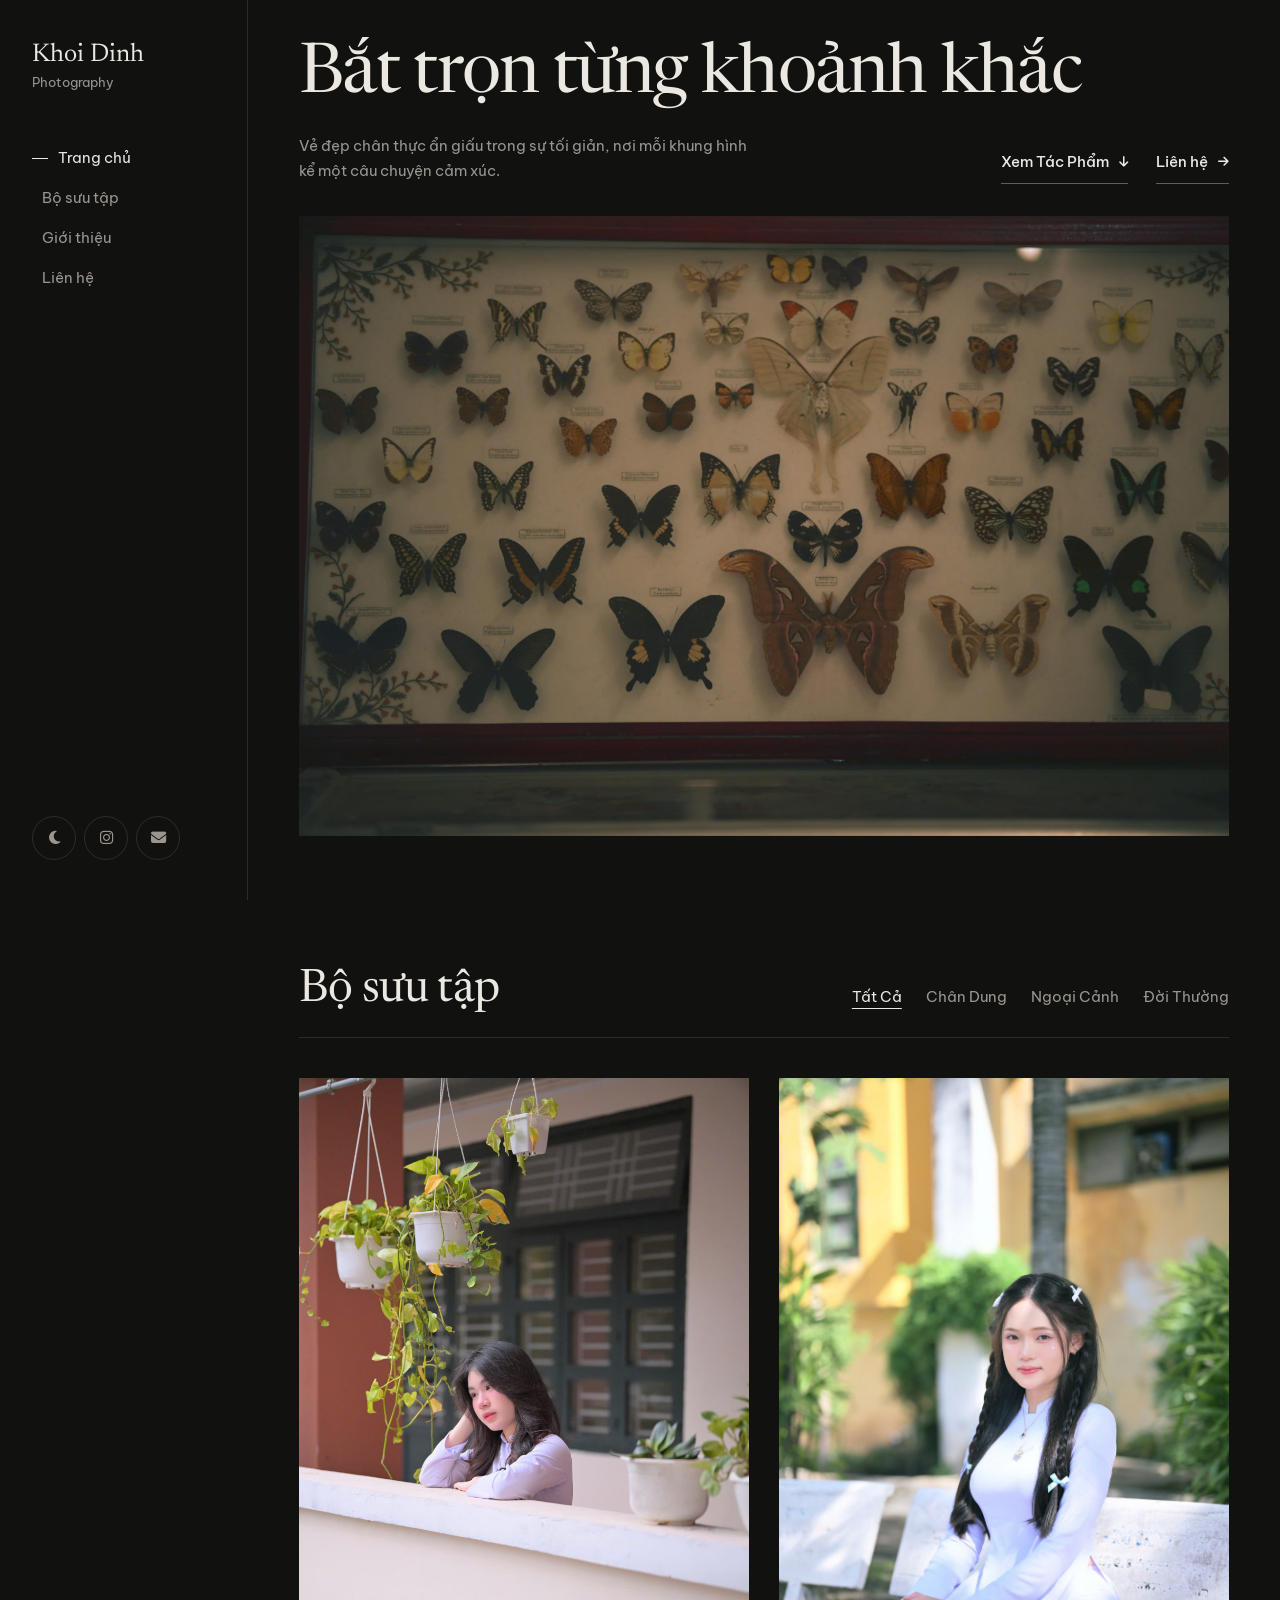
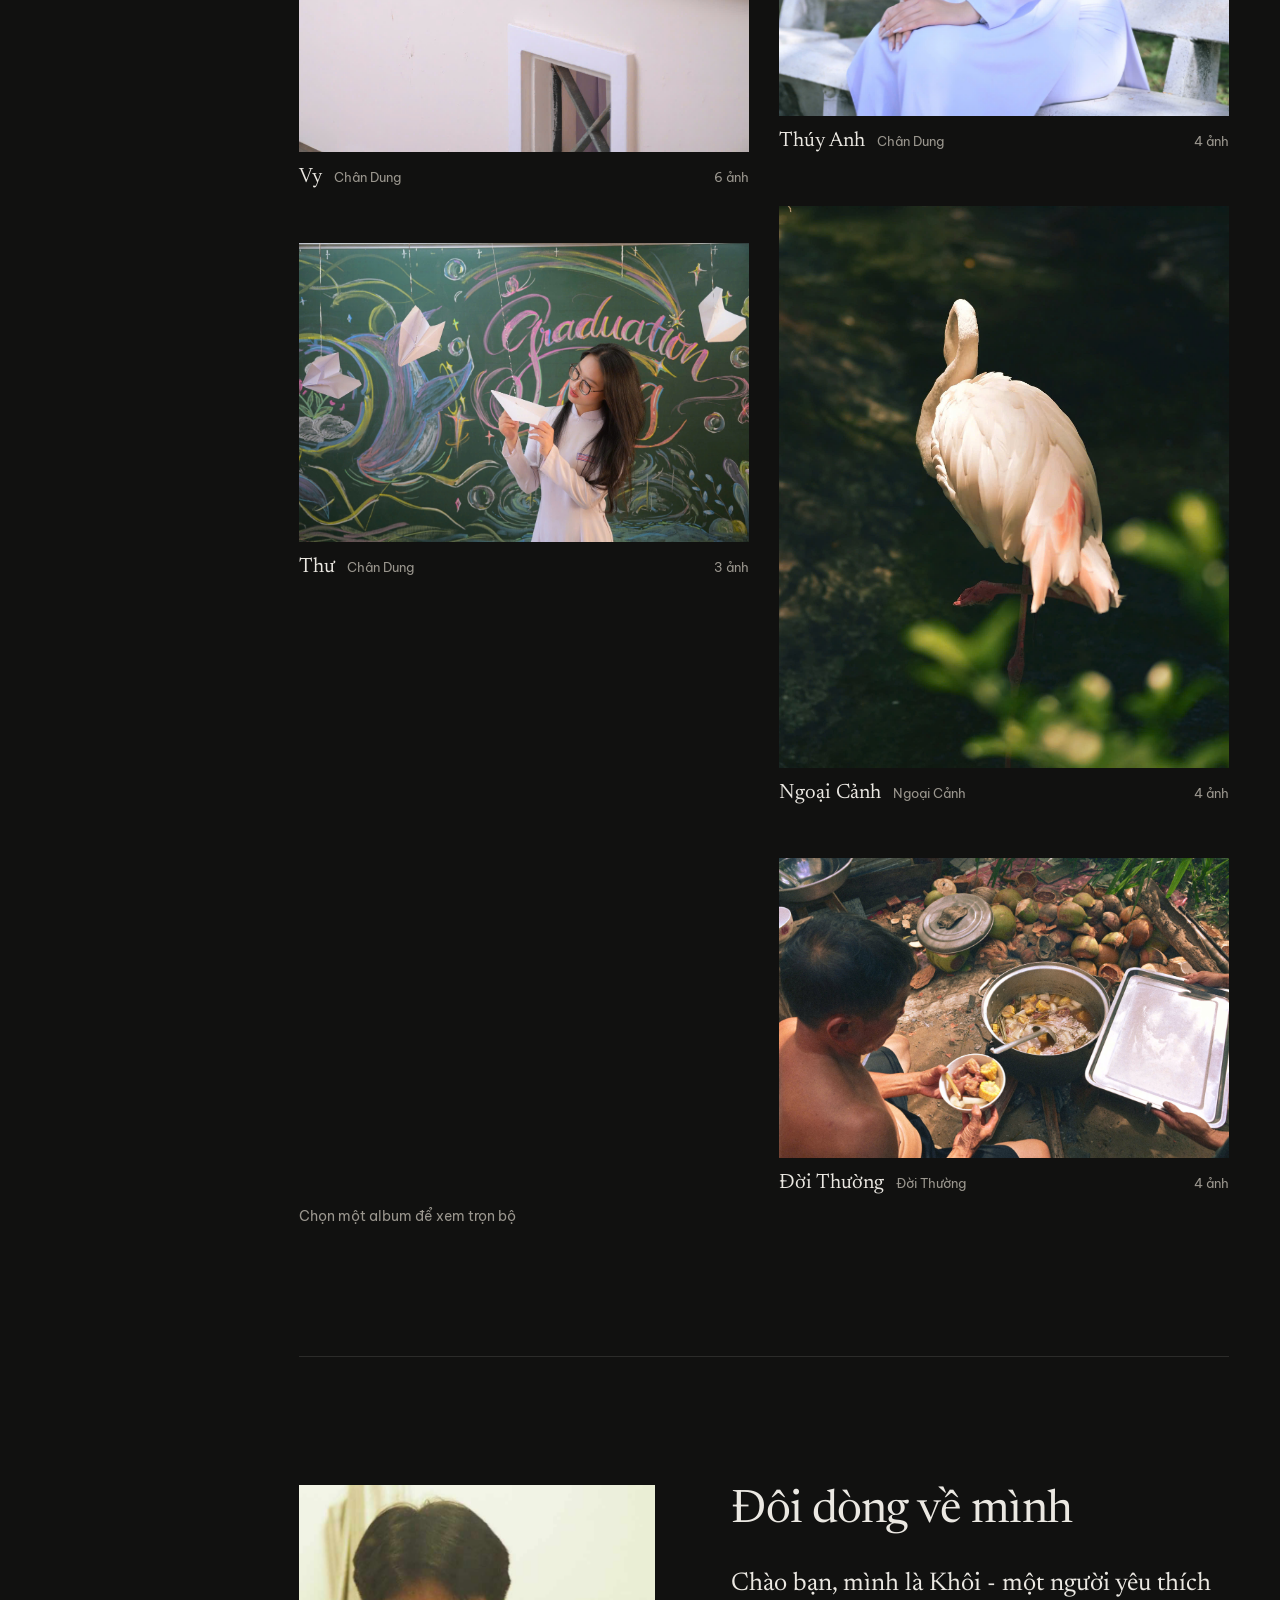
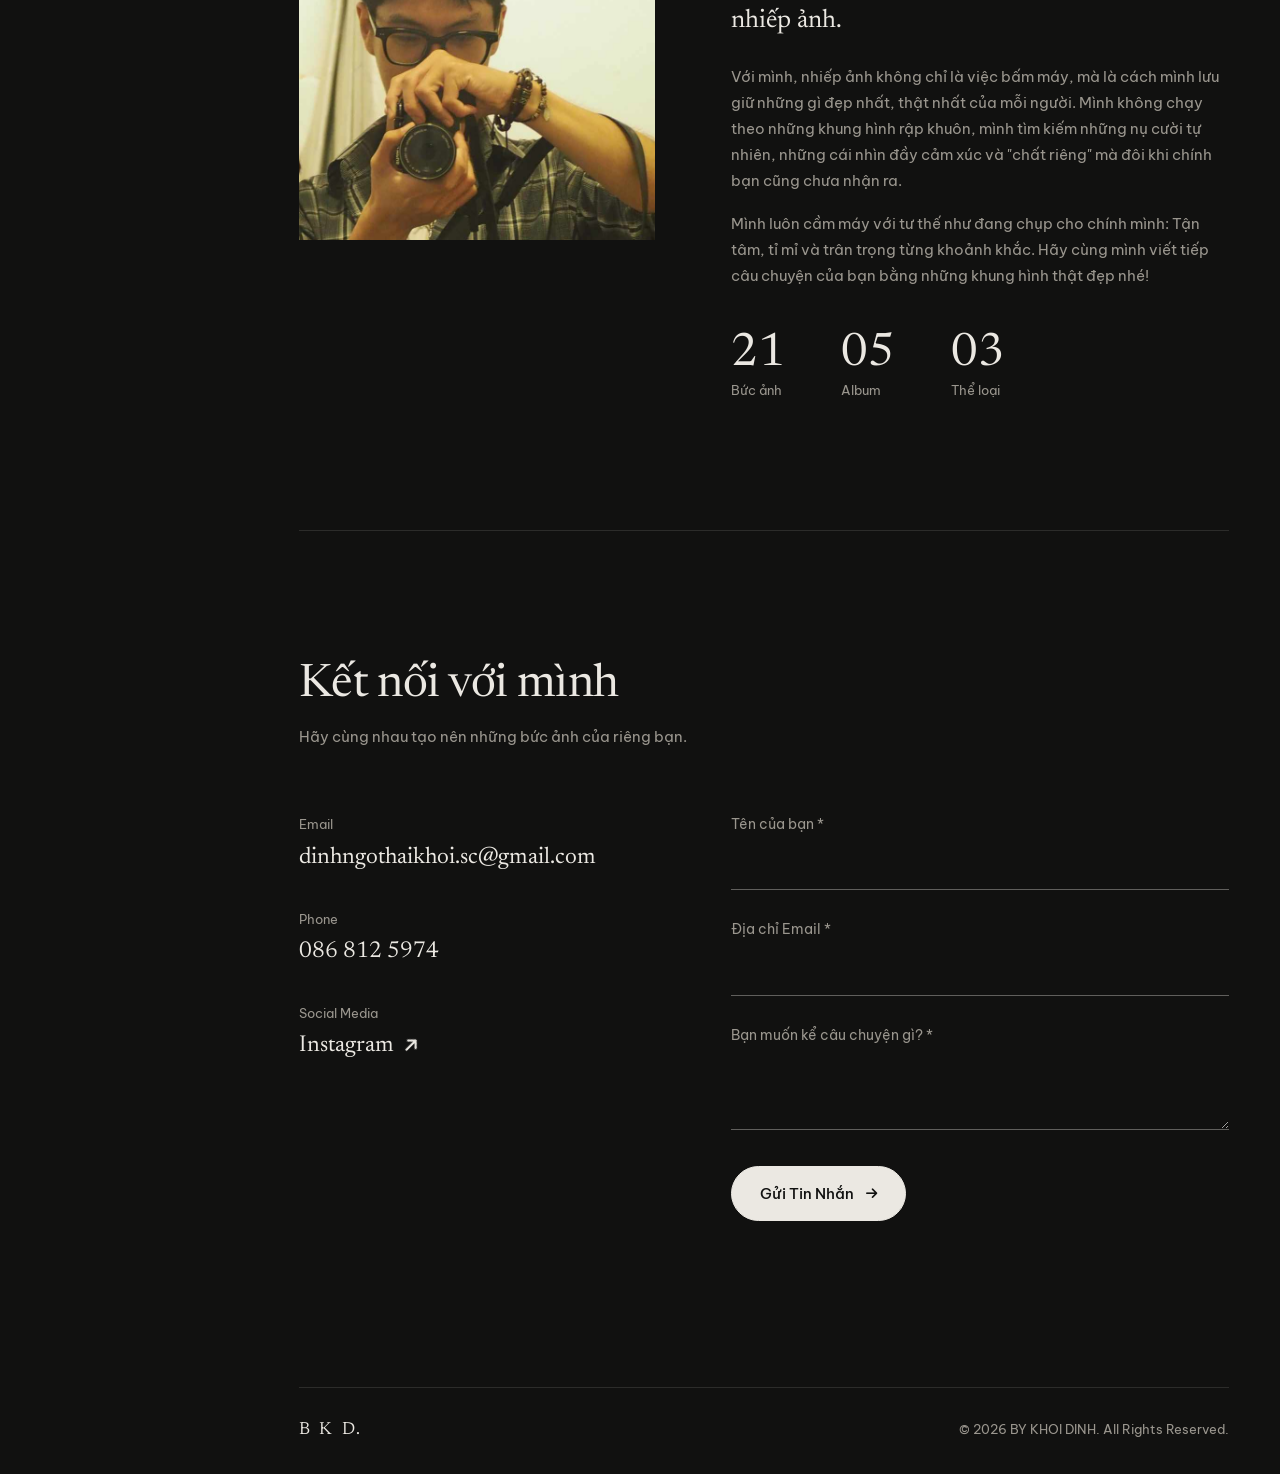
==== commit a25624cc: "Redesign portfolio around a sidebar and natural-ratio gallery Modeled on working photographers' site" ====
--- a/index.html
+++ b/index.html
@@ -7,7 +7,7 @@
     <title>BY KHOI DINH | Portfolio</title>
     <meta name="description" content="Nơi lưu giữ những khoảnh khắc đáng nhớ.">
     <meta name="robots" content="index, follow">
-    <meta name="theme-color" content="#0c0b0a">
+    <meta name="theme-color" content="#111110">
     <meta name="color-scheme" content="dark light">
     <meta name="author" content="Khoi Dinh">
 
@@ -36,10 +36,10 @@
     <link rel="icon" type="image/jpeg" href="images/about.jpg">
     <link rel="apple-touch-icon" href="images/about.jpg">
 
-    <!-- Fonts: editorial serif + modern grotesk (both include Vietnamese glyphs) -->
+    <!-- Fonts: Newsreader (headings, full Vietnamese) + Be Vietnam Pro (UI) -->
     <link rel="preconnect" href="https://fonts.googleapis.com">
     <link rel="preconnect" href="https://fonts.gstatic.com" crossorigin>
-    <link href="https://fonts.googleapis.com/css2?family=Cormorant+Garamond:ital,wght@0,400;0,500;0,600;1,400;1,500&family=Space+Grotesk:wght@400;500;600&display=swap" rel="stylesheet">
+    <link href="https://fonts.googleapis.com/css2?family=Be+Vietnam+Pro:wght@400;500;600&family=Newsreader:ital,opsz,wght@0,6..72,400;0,6..72,500;1,6..72,400&display=swap" rel="stylesheet">
 
     <!-- Icons -->
     <link rel="stylesheet" href="https://cdnjs.cloudflare.com/ajax/libs/font-awesome/6.5.1/css/all.min.css">
@@ -51,24 +51,34 @@
 <body>
     <a href="#main-content" class="skip-link">Bỏ qua điều hướng</a>
 
+    <!-- SIDEBAR (desktop) / TOP BAR (mobile) -->
     <header class="navbar" id="navbar">
-        <div class="container nav-container">
-            <a href="#home" class="logo">BY KHOI DINH</a>
-
-            <div class="nav-right">
-                <nav aria-label="Điều hướng chính">
-                    <ul class="nav-links" id="nav-links">
-                        <li><a href="#home" class="nav-item">Trang chủ</a></li>
-                        <li><a href="#gallery" class="nav-item">Bộ sưu tập</a></li>
-                        <li><a href="#about" class="nav-item">About/Contact</a></li>
-                    </ul>
-                </nav>
-
+        <div class="nav-container">
+            <a href="#home" class="logo">
+                <span class="logo-name">Khoi Dinh</span>
+                <span class="logo-role">Photography</span>
+            </a>
+
+            <nav class="nav-primary" aria-label="Điều hướng chính">
+                <ul class="nav-links" id="nav-links">
+                    <li><a href="#home" class="nav-item">Trang chủ</a></li>
+                    <li><a href="#gallery" class="nav-item">Bộ sưu tập</a></li>
+                    <li><a href="#about" class="nav-item">Giới thiệu</a></li>
+                    <li><a href="#contact" class="nav-item">Liên hệ</a></li>
+                </ul>
+            </nav>
+
+            <div class="nav-tools">
                 <button id="themeToggle" class="icon-btn theme-toggle" type="button" aria-label="Bật giao diện sáng" aria-pressed="false">
                     <i class="fas fa-moon" aria-hidden="true"></i>
                     <i class="fas fa-sun" aria-hidden="true"></i>
                 </button>
-
+                <a href="https://instagram.com/_ioohkdd._" target="_blank" rel="noopener noreferrer" class="icon-btn nav-social" aria-label="Instagram">
+                    <i class="fab fa-instagram" aria-hidden="true"></i>
+                </a>
+                <a href="mailto:dinhngothaikhoi.sc@gmail.com" class="icon-btn nav-social" aria-label="Email">
+                    <i class="fas fa-envelope" aria-hidden="true"></i>
+                </a>
                 <button id="menuToggle" class="icon-btn menu-toggle" type="button" aria-label="Mở menu" aria-controls="menu" aria-expanded="false">
                     <span class="menu-icon" aria-hidden="true"></span>
                 </button>
@@ -79,87 +89,71 @@
             <nav class="menu-links-mobile" aria-label="Điều hướng di động">
                 <a href="#home" class="nav-item">Trang chủ</a>
                 <a href="#gallery" class="nav-item">Bộ sưu tập</a>
-                <a href="#about" class="nav-item">About/Contact</a>
+                <a href="#about" class="nav-item">Giới thiệu</a>
+                <a href="#contact" class="nav-item">Liên hệ</a>
             </nav>
         </aside>
     </header>
 
     <main id="main-content">
-        <!-- HERO SECTION -->
+        <!-- INTRO -->
         <section id="home" class="hero">
-            <div class="hero-media" aria-hidden="true">
-                <img src="images/hero.jpg" alt="" width="2560" height="1707" fetchpriority="high" decoding="async">
-            </div>
-            <div class="hero-overlay" aria-hidden="true"></div>
-
-            <div class="container hero-content">
-                <div>
-                    <span class="section-kicker">Photography Portfolio</span>
-                    <h1 class="hero-title">Bắt trọn <em>từng khoảnh khắc</em></h1>
-                </div>
+            <div class="hero-content">
+                <h1 class="hero-title">Bắt trọn từng khoảnh khắc</h1>
                 <div class="hero-aside">
                     <p class="hero-subtitle">Vẻ đẹp chân thực ẩn giấu trong sự tối giản, nơi mỗi khung hình kể một câu chuyện cảm xúc.</p>
                     <div class="hero-actions">
-                        <a href="#gallery" class="btn btn-primary">Xem Tác Phẩm <i class="fas fa-arrow-right" aria-hidden="true"></i></a>
-                        <a href="#contact" class="btn btn-ghost">Liên hệ</a>
-                    </div>
-                </div>
-            </div>
-
-            <div class="scroll-indicator" aria-hidden="true">
-                <span>Cuộn xuống</span>
-            </div>
-        </section>
-
-        <!-- GALLERY SECTION -->
+                        <a href="#gallery" class="text-link">Xem Tác Phẩm <i class="fas fa-arrow-down" aria-hidden="true"></i></a>
+                        <a href="#contact" class="text-link">Liên hệ <i class="fas fa-arrow-right" aria-hidden="true"></i></a>
+                    </div>
+                </div>
+            </div>
+
+            <figure class="hero-media">
+                <img src="images/hero.jpg" alt="Bộ sưu tập bướm trong khung kính" width="2560" height="1707" fetchpriority="high" decoding="async">
+            </figure>
+        </section>
+
+        <!-- GALLERY -->
         <section id="gallery" class="section gallery-section">
-            <div class="container">
-                <div class="gallery-header scroll-reveal">
-                    <div class="gallery-title-wrapper">
-                        <span class="section-kicker">Portfolio</span>
-                        <h2 class="section-title">Những bức ảnh <em>mình đã chụp</em></h2>
-                    </div>
-
-                    <div class="gallery-filters">
-                        <div class="gallery-filter" role="group" aria-label="Lọc theo thể loại">
-                            <button type="button" class="filter-btn active" data-filter="all" aria-pressed="true">Tất Cả</button>
-                            <button type="button" class="filter-btn" data-filter="chan-dung" aria-pressed="false">Chân Dung</button>
-                            <button type="button" class="filter-btn" data-filter="ngoai-canh" aria-pressed="false">Ngoại Cảnh</button>
-                            <button type="button" class="filter-btn" data-filter="doi-thuong" aria-pressed="false">Đời Thường</button>
-                        </div>
-
-                        <div class="gallery-filter" id="personFilter" role="group" aria-label="Lọc theo người mẫu" style="display: none;">
-                            <button type="button" class="person-filter-btn active" data-person="all" aria-pressed="true">Tất Cả</button>
-                            <button type="button" class="person-filter-btn" data-person="thư" aria-pressed="false">Thư</button>
-                            <button type="button" class="person-filter-btn" data-person="vy" aria-pressed="false">Vy</button>
-                            <button type="button" class="person-filter-btn" data-person="thúy anh" aria-pressed="false">Thúy Anh</button>
-                        </div>
-                    </div>
-                </div>
-
-                <div class="gallery-grid" id="galleryGrid">
-                    <!-- Album được tạo từ gallery-data.json -->
-                </div>
-
-                <div class="gallery-more-status scroll-reveal">
-                    <p class="status-text">Chọn một album để xem trọn bộ</p>
-                    <div class="loading-line" aria-hidden="true"></div>
-                </div>
-            </div>
-        </section>
-
-        <!-- ABOUT / CONTACT SECTION -->
-        <section id="about" class="section contact-section">
-            <div class="container about-container">
-                <div class="about-img-wrapper scroll-reveal">
-                    <div class="about-img-frame">
-                        <img src="images/about.jpg" alt="Chân dung Khôi Đinh" class="about-img" width="762" height="762" loading="lazy" decoding="async">
-                    </div>
-                </div>
+            <div class="gallery-header">
+                <h2 class="section-title">Bộ sưu tập</h2>
+
+                <div class="gallery-filters">
+                    <div class="gallery-filter" role="group" aria-label="Lọc theo thể loại">
+                        <button type="button" class="filter-btn active" data-filter="all" aria-pressed="true">Tất Cả</button>
+                        <button type="button" class="filter-btn" data-filter="chan-dung" aria-pressed="false">Chân Dung</button>
+                        <button type="button" class="filter-btn" data-filter="ngoai-canh" aria-pressed="false">Ngoại Cảnh</button>
+                        <button type="button" class="filter-btn" data-filter="doi-thuong" aria-pressed="false">Đời Thường</button>
+                    </div>
+
+                    <div class="gallery-filter person-filter" id="personFilter" role="group" aria-label="Lọc theo người mẫu" style="display: none;">
+                        <button type="button" class="person-filter-btn active" data-person="all" aria-pressed="true">Tất Cả</button>
+                        <button type="button" class="person-filter-btn" data-person="thư" aria-pressed="false">Thư</button>
+                        <button type="button" class="person-filter-btn" data-person="vy" aria-pressed="false">Vy</button>
+                        <button type="button" class="person-filter-btn" data-person="thúy anh" aria-pressed="false">Thúy Anh</button>
+                    </div>
+                </div>
+            </div>
+
+            <div class="gallery-grid" id="galleryGrid">
+                <!-- Album được tạo từ gallery-data.json -->
+            </div>
+
+            <div class="gallery-more-status">
+                <p class="status-text">Chọn một album để xem trọn bộ</p>
+            </div>
+        </section>
+
+        <!-- ABOUT -->
+        <section id="about" class="section about-section">
+            <div class="about-container">
+                <figure class="about-img-wrapper scroll-reveal">
+                    <img src="images/about.jpg" alt="Chân dung Khôi Đinh" class="about-img" width="762" height="762" loading="lazy" decoding="async">
+                </figure>
 
                 <div class="about-text scroll-reveal delay-200">
-                    <span class="section-kicker">About myself</span>
-                    <h2 class="section-title">Đôi dòng <em>về mình.</em></h2>
+                    <h2 class="section-title">Đôi dòng về mình</h2>
 
                     <div class="about-desc">
                         <p class="lead">Chào bạn, mình là Khôi - một người yêu thích nhiếp ảnh.</p>
@@ -167,93 +161,72 @@
                         <p>Mình luôn cầm máy với tư thế như đang chụp cho chính mình: Tận tâm, tỉ mỉ và trân trọng từng khoảnh khắc. Hãy cùng mình viết tiếp câu chuyện của bạn bằng những khung hình thật đẹp nhé!</p>
                     </div>
 
-                    <ul class="about-stats" aria-label="Thống kê bộ sưu tập">
-                        <li><strong data-stat="photos">—</strong><span>Bức ảnh</span></li>
-                        <li><strong data-stat="albums">—</strong><span>Album</span></li>
-                        <li><strong data-stat="categories">—</strong><span>Thể loại</span></li>
-                    </ul>
-                </div>
-            </div>
-
-            <div id="contact" class="contact-anchor" aria-hidden="true"></div>
-            <div class="container contact-container scroll-reveal">
-                <div class="contact-panel">
-                    <div class="contact-header">
-                        <span class="section-kicker">Contact</span>
-                        <h2 class="section-title">Kết nối <em>với mình</em></h2>
-                        <p class="contact-subtitle">Hãy cùng nhau tạo nên những bức ảnh của riêng bạn.</p>
-                    </div>
-
-                    <div class="contact-grid">
-                        <div class="contact-info">
-                            <div class="contact-card">
-                                <span class="contact-label">Email</span>
-                                <a href="mailto:dinhngothaikhoi.sc@gmail.com" class="contact-link">
-                                    <i class="fas fa-envelope" aria-hidden="true"></i>
-                                    <span>dinhngothaikhoi.sc@gmail.com</span>
-                                </a>
-                            </div>
-                            <div class="contact-card">
-                                <span class="contact-label">Phone</span>
-                                <a href="tel:0868125974" class="contact-link">
-                                    <i class="fas fa-phone" aria-hidden="true"></i>
-                                    <span>086 812 5974</span>
-                                </a>
-                            </div>
-                            <div class="contact-card">
-                                <span class="contact-label">Social Media</span>
-                                <a href="https://instagram.com/_ioohkdd._" target="_blank" rel="noopener noreferrer" class="contact-link instagram-link">
-                                    <i class="fab fa-instagram" aria-hidden="true"></i>
-                                    <span>Instagram</span>
-                                    <i class="fas fa-arrow-right" aria-hidden="true"></i>
-                                </a>
-                            </div>
+                    <dl class="about-stats" aria-label="Thống kê bộ sưu tập">
+                        <div><dt>Bức ảnh</dt><dd data-stat="photos">—</dd></div>
+                        <div><dt>Album</dt><dd data-stat="albums">—</dd></div>
+                        <div><dt>Thể loại</dt><dd data-stat="categories">—</dd></div>
+                    </dl>
+                </div>
+            </div>
+        </section>
+
+        <!-- CONTACT -->
+        <section id="contact" class="section contact-section">
+            <div class="contact-header">
+                <h2 class="section-title">Kết nối với mình</h2>
+                <p class="contact-subtitle">Hãy cùng nhau tạo nên những bức ảnh của riêng bạn.</p>
+            </div>
+
+            <div class="contact-grid">
+                <div class="contact-info">
+                    <div class="contact-card">
+                        <span class="contact-label">Email</span>
+                        <a href="mailto:dinhngothaikhoi.sc@gmail.com" class="contact-link">dinhngothaikhoi.sc@gmail.com</a>
+                    </div>
+                    <div class="contact-card">
+                        <span class="contact-label">Phone</span>
+                        <a href="tel:0868125974" class="contact-link">086 812 5974</a>
+                    </div>
+                    <div class="contact-card">
+                        <span class="contact-label">Social Media</span>
+                        <a href="https://instagram.com/_ioohkdd._" target="_blank" rel="noopener noreferrer" class="contact-link instagram-link">
+                            Instagram <i class="fas fa-arrow-right" aria-hidden="true"></i>
+                        </a>
+                    </div>
+                </div>
+
+                <div class="contact-form-wrapper">
+                    <form action="https://formspree.io/f/mykkkzdd" method="POST" class="contact-form" id="contact-form" novalidate>
+                        <div class="form-group">
+                            <label for="name">Tên của bạn *</label>
+                            <input type="text" id="name" name="name" autocomplete="name" required aria-describedby="name-error">
+                            <p class="field-error" id="name-error">Vui lòng nhập tên của bạn.</p>
                         </div>
-
-                        <div class="contact-form-wrapper">
-                            <form action="https://formspree.io/f/mykkkzdd" method="POST" class="contact-form" id="contact-form" novalidate>
-                                <div class="form-group">
-                                    <input type="text" id="name" name="name" placeholder=" " autocomplete="name" required aria-describedby="name-error">
-                                    <label for="name">Tên của bạn *</label>
-                                    <p class="field-error" id="name-error">Vui lòng nhập tên của bạn.</p>
-                                </div>
-                                <div class="form-group">
-                                    <input type="email" id="email" name="email" placeholder=" " autocomplete="email" required aria-describedby="email-error">
-                                    <label for="email">Địa chỉ Email *</label>
-                                    <p class="field-error" id="email-error">Email chưa đúng định dạng, ví dụ: ten@gmail.com</p>
-                                </div>
-                                <div class="form-group">
-                                    <textarea id="message" name="message" rows="1" placeholder=" " required aria-describedby="message-error"></textarea>
-                                    <label for="message">Bạn muốn kể câu chuyện gì? *</label>
-                                    <p class="field-error" id="message-error">Hãy chia sẻ đôi chút về buổi chụp bạn mong muốn.</p>
-                                </div>
-                                <button type="submit" class="btn btn-primary submit-btn">
-                                    Gửi Tin Nhắn <i class="fas fa-paper-plane" aria-hidden="true"></i>
-                                </button>
-                                <p class="form-status" id="form-status" role="status" aria-live="polite"></p>
-                            </form>
+                        <div class="form-group">
+                            <label for="email">Địa chỉ Email *</label>
+                            <input type="email" id="email" name="email" autocomplete="email" required aria-describedby="email-error">
+                            <p class="field-error" id="email-error">Email chưa đúng định dạng, ví dụ: ten@gmail.com</p>
                         </div>
-                    </div>
-                </div>
-            </div>
-        </section>
+                        <div class="form-group">
+                            <label for="message">Bạn muốn kể câu chuyện gì? *</label>
+                            <textarea id="message" name="message" rows="3" required aria-describedby="message-error"></textarea>
+                            <p class="field-error" id="message-error">Hãy chia sẻ đôi chút về buổi chụp bạn mong muốn.</p>
+                        </div>
+                        <button type="submit" class="btn btn-primary submit-btn">
+                            Gửi Tin Nhắn <i class="fas fa-arrow-right" aria-hidden="true"></i>
+                        </button>
+                        <p class="form-status" id="form-status" role="status" aria-live="polite"></p>
+                    </form>
+                </div>
+            </div>
+        </section>
+
+        <!-- FOOTER -->
+        <footer class="footer">
+            <p class="footer-logo">B K D.</p>
+            <p class="copyright">&copy; <span id="year">2025</span> BY KHOI DINH. All Rights Reserved.</p>
+        </footer>
     </main>
-
-    <!-- FOOTER -->
-    <footer class="footer">
-        <div class="container footer-container">
-            <div class="footer-logo">B K D.</div>
-            <div class="footer-social">
-                <a href="https://instagram.com/_ioohkdd._" target="_blank" rel="noopener noreferrer" class="icon-btn" aria-label="Instagram">
-                    <i class="fab fa-instagram" aria-hidden="true"></i>
-                </a>
-                <a href="mailto:dinhngothaikhoi.sc@gmail.com" class="icon-btn" aria-label="Email">
-                    <i class="fas fa-envelope" aria-hidden="true"></i>
-                </a>
-            </div>
-            <p class="copyright">&copy; <span id="year">2025</span> BY KHOI DINH. All Rights Reserved.</p>
-        </div>
-    </footer>
 
     <!-- ALBUM MODAL -->
     <div id="albumModal" class="album-modal" aria-hidden="true">
--- a/style.css
+++ b/style.css
@@ -1,54 +1,38 @@
 /* =========================================
    1. DESIGN TOKENS
-   Dark is the default theme. Light theme is opt-in via [data-theme="light"].
+   Layout follows working photographers' sites: fixed sidebar, work first,
+   photos at their natural ratio, quiet type. Dark is the default theme.
    ========================================= */
 :root {
     color-scheme: dark;
 
-    /* Surfaces - warm near-black, sampled from the hero's sepia tones */
-    --color-bg: #0c0b0a;
-    --color-bg-alt: #110f0d;
-    --color-surface: #17150f;
-    --color-surface-2: #1f1c17;
-    --color-overlay: rgba(8, 7, 6, 0.92);
-
-    /* Text (contrast on --color-bg: 17:1 / 7.6:1) */
-    --color-text-primary: #f2eee6;
-    --color-text-secondary: #a8a094;
-
-    /* Accent - brass (9.8:1 on bg) */
-    --color-accent: #d4b27a;
-    --color-on-accent: #0c0b0a;
-
-    --color-border: rgba(242, 238, 230, 0.12);
-    --color-border-strong: rgba(242, 238, 230, 0.32);
+    --color-bg: #111110;
+    --color-surface: #1a1a18;
+    --color-overlay: rgba(17, 17, 16, 0.95);
+
+    /* Contrast on --color-bg: 15.5:1 / 6.4:1 */
+    --color-text-primary: #ebe8e2;
+    --color-text-secondary: #9a968e;
+
+    --color-border: rgba(235, 232, 226, 0.12);
+    --color-border-strong: rgba(235, 232, 226, 0.36);
     --color-success: #7fd6a0;
     --color-error: #ff8a80;
 
-    --shadow-card: 0 18px 48px rgba(0, 0, 0, 0.45);
-    --nav-bg: rgba(12, 11, 10, 0.78);
-
-    /* Typography */
-    --font-heading: 'Cormorant Garamond', Georgia, serif;
-    --font-body: 'Space Grotesk', system-ui, sans-serif;
-
-    /* Spacing & layout */
-    --container-max: 1320px;
-    --gutter: clamp(16px, 5vw, 64px);
-    --section-pad-y: clamp(88px, 12vw, 160px);
-    --radius-sm: 6px;
-    --radius-md: 12px;
-    --radius-pill: 999px;
-
-    /* Motion */
+    --font-display: 'Newsreader', Georgia, serif;
+    --font-body: 'Be Vietnam Pro', system-ui, sans-serif;
+
+    --sidebar-w: 248px;
+    --gutter: clamp(16px, 4vw, 64px);
+    --topbar-h: 64px;
+
     --ease-out: cubic-bezier(0.16, 1, 0.3, 1);
     --dur-fast: 200ms;
     --dur-base: 350ms;
     --dur-slow: 700ms;
 
-    /* Z-index scale */
+    --z-menu: 90;
     --z-nav: 100;
-    --z-menu: 90;
     --z-modal: 400;
     --z-lightbox: 500;
     --z-skip: 1000;
@@ -57,25 +41,18 @@
 :root[data-theme="light"] {
     color-scheme: light;
 
-    --color-bg: #f5f1ea;
-    --color-bg-alt: #efe9df;
-    --color-surface: #ffffff;
-    --color-surface-2: #f1ece3;
-    --color-overlay: rgba(245, 241, 234, 0.95);
-
-    --color-text-primary: #1b1814;
-    --color-text-secondary: #5c554b;
-
-    --color-accent: #7d5e2a;
-    --color-on-accent: #f5f1ea;
-
-    --color-border: rgba(27, 24, 20, 0.12);
-    --color-border-strong: rgba(27, 24, 20, 0.32);
+    --color-bg: #f4f1ec;
+    --color-surface: #eae6df;
+    --color-overlay: rgba(244, 241, 236, 0.96);
+
+    /* Contrast on --color-bg: 15.6:1 / 5.4:1 */
+    --color-text-primary: #1a1917;
+    --color-text-secondary: #66625b;
+
+    --color-border: rgba(26, 25, 23, 0.12);
+    --color-border-strong: rgba(26, 25, 23, 0.36);
     --color-success: #276b43;
     --color-error: #b3261e;
-
-    --shadow-card: 0 18px 40px rgba(60, 45, 20, 0.12);
-    --nav-bg: rgba(245, 241, 234, 0.82);
 }
 
 /* =========================================
@@ -98,9 +75,8 @@
     background-color: var(--color-bg);
     color: var(--color-text-primary);
     font-family: var(--font-body);
-    font-size: 1rem;
-    font-weight: 400;
-    line-height: 1.65;
+    font-size: 0.95rem;
+    line-height: 1.7;
     overflow-x: hidden;
     -webkit-font-smoothing: antialiased;
     -moz-osx-font-smoothing: grayscale;
@@ -108,8 +84,8 @@
 }
 
 ::selection {
-    background: var(--color-accent);
-    color: var(--color-on-accent);
+    background: var(--color-text-primary);
+    color: var(--color-bg);
 }
 
 .skip-link {
@@ -118,12 +94,9 @@
     top: -60px;
     z-index: var(--z-skip);
     padding: 12px 16px;
-    font-size: 0.8rem;
-    letter-spacing: 0.08em;
-    text-transform: uppercase;
-    background: var(--color-accent);
-    color: var(--color-on-accent);
-    border-radius: var(--radius-sm);
+    background: var(--color-text-primary);
+    color: var(--color-bg);
+    font-size: 0.85rem;
 }
 
 .skip-link:focus {
@@ -131,9 +104,9 @@
 }
 
 a {
+    color: inherit;
     text-decoration: none;
-    color: inherit;
-    transition: color var(--dur-fast) ease;
+    transition: color var(--dur-fast) ease, opacity var(--dur-fast) ease;
 }
 
 button {
@@ -143,7 +116,7 @@
 }
 
 :focus-visible {
-    outline: 2px solid var(--color-accent);
+    outline: 2px solid var(--color-text-primary);
     outline-offset: 3px;
 }
 
@@ -153,147 +126,121 @@
     height: auto;
 }
 
-.container {
-    max-width: var(--container-max);
-    margin: 0 auto;
-    padding: 0 var(--gutter);
-}
-
-.section {
-    padding: var(--section-pad-y) 0;
-    scroll-margin-top: 72px;
+figure {
+    margin: 0;
 }
 
 /* =========================================
    3. TYPOGRAPHY
    ========================================= */
-h1, h2, h3, h4, h5, h6 {
-    font-family: var(--font-heading);
-    font-weight: 500;
-    line-height: 1.08;
+h1, h2, h3 {
+    font-family: var(--font-display);
+    font-weight: 400;
     color: var(--color-text-primary);
     text-wrap: balance;
 }
 
-.section-kicker {
+.section-title {
+    font-size: clamp(2rem, 3.6vw, 3rem);
+    line-height: 1.15;
+    letter-spacing: -0.015em;
+}
+
+.lead {
+    font-family: var(--font-display);
+    font-size: clamp(1.3rem, 2vw, 1.6rem);
+    line-height: 1.45;
+    margin-bottom: 1.5rem;
+}
+
+.text-link {
     display: inline-flex;
     align-items: center;
-    gap: 12px;
-    font-family: var(--font-body);
-    font-size: 0.75rem;
+    gap: 10px;
+    min-height: 44px;
     font-weight: 500;
-    text-transform: uppercase;
-    letter-spacing: 0.22em;
-    color: var(--color-accent);
-    margin-bottom: 1.25rem;
-}
-
-.section-kicker::before {
+    border-bottom: 1px solid var(--color-border-strong);
+    transition: border-color var(--dur-fast) ease;
+}
+
+.text-link i {
+    font-size: 0.8em;
+    transition: transform var(--dur-base) var(--ease-out);
+}
+
+.text-link:hover {
+    border-color: var(--color-text-primary);
+}
+
+.text-link:hover .fa-arrow-down { transform: translateY(3px); }
+.text-link:hover .fa-arrow-right { transform: translateX(3px); }
+
+/* =========================================
+   4. SIDEBAR (desktop) / TOP BAR (mobile)
+   ========================================= */
+.navbar {
+    position: fixed;
+    z-index: var(--z-nav);
+    top: 0;
+    left: 0;
+    bottom: 0;
+    width: var(--sidebar-w);
+    padding: 40px 32px;
+    border-right: 1px solid var(--color-border);
+    background: var(--color-bg);
+    transition: background-color var(--dur-base) ease;
+}
+
+.nav-container {
+    height: 100%;
+    display: flex;
+    flex-direction: column;
+    gap: 48px;
+}
+
+.logo {
+    position: relative;
+    z-index: calc(var(--z-nav) + 1);
+    display: flex;
+    flex-direction: column;
+    line-height: 1.2;
+}
+
+.logo-name {
+    font-family: var(--font-display);
+    font-size: 1.6rem;
+}
+
+.logo-role {
+    margin-top: 4px;
+    font-size: 0.8rem;
+    color: var(--color-text-secondary);
+}
+
+.nav-primary {
+    flex: 1;
+}
+
+.nav-links {
+    display: flex;
+    flex-direction: column;
+    list-style: none;
+}
+
+.nav-item {
+    display: flex;
+    align-items: center;
+    gap: 10px;
+    min-height: 40px;
+    color: var(--color-text-secondary);
+}
+
+.nav-item::before {
     content: '';
-    width: 32px;
+    width: 0;
     height: 1px;
     background: currentColor;
-}
-
-.section-title {
-    font-size: clamp(2.4rem, 5vw, 4.25rem);
-    margin-bottom: 1.5rem;
-    letter-spacing: -0.01em;
-}
-
-.section-title em {
-    font-style: italic;
-    color: var(--color-accent);
-}
-
-.lead {
-    font-family: var(--font-heading);
-    font-size: clamp(1.35rem, 2.2vw, 1.65rem);
-    font-style: italic;
-    line-height: 1.45;
-    color: var(--color-text-primary);
-    margin-bottom: 1.5rem;
-}
-
-/* =========================================
-   4. NAVBAR & MENU
-   ========================================= */
-.navbar {
-    position: fixed;
-    inset: 0 0 auto 0;
-    padding: 22px 0;
-    z-index: var(--z-nav);
-    transition: background-color var(--dur-base) ease, padding var(--dur-base) ease, border-color var(--dur-base) ease;
-    border-bottom: 1px solid transparent;
-}
-
-/* Hero is always dark, so the unscrolled nav uses light text in both themes */
-.navbar:not(.scrolled):not(.menu-open) {
-    --color-text-primary: #f2eee6;
-    --color-text-secondary: rgba(242, 238, 230, 0.78);
-    --color-accent: #d4b27a;
-    --color-border-strong: rgba(242, 238, 230, 0.32);
-}
-
-.navbar.scrolled {
-    padding: 12px 0;
-    background-color: var(--nav-bg);
-    backdrop-filter: blur(14px) saturate(1.2);
-    -webkit-backdrop-filter: blur(14px) saturate(1.2);
-    border-bottom-color: var(--color-border);
-}
-
-.nav-container {
-    display: flex;
-    justify-content: space-between;
-    align-items: center;
-    gap: 24px;
-}
-
-.logo {
-    font-family: var(--font-heading);
-    font-size: 1.3rem;
-    font-weight: 600;
-    letter-spacing: 0.16em;
-    text-transform: uppercase;
-    color: var(--color-text-primary);
-    position: relative;
-    z-index: calc(var(--z-nav) + 1);
-}
-
-.nav-right {
-    display: flex;
-    align-items: center;
-    gap: 28px;
-}
-
-.nav-links {
-    display: flex;
-    gap: 36px;
-    list-style: none;
-}
-
-.nav-item {
-    font-size: 0.8rem;
-    font-weight: 500;
-    text-transform: uppercase;
-    letter-spacing: 0.14em;
-    color: var(--color-text-secondary);
-    position: relative;
-    padding: 8px 0;
-}
-
-.nav-links .nav-item::after {
-    content: '';
-    position: absolute;
-    bottom: 2px;
-    left: 0;
-    width: 100%;
-    height: 1px;
-    background-color: var(--color-accent);
-    transform: scaleX(0);
-    transform-origin: left;
-    transition: transform var(--dur-base) var(--ease-out);
+    transition: width var(--dur-base) var(--ease-out);
 }
 
 .nav-links .nav-item:hover,
@@ -301,31 +248,35 @@
     color: var(--color-text-primary);
 }
 
-.nav-links .nav-item:hover::after,
-.nav-links .nav-item.active::after {
-    transform: scaleX(1);
-}
-
-/* Icon buttons (theme toggle + burger) */
+.nav-links .nav-item.active::before {
+    width: 16px;
+}
+
+.nav-tools {
+    display: flex;
+    flex-wrap: wrap;
+    gap: 8px;
+}
+
 .icon-btn {
+    position: relative;
+    z-index: calc(var(--z-nav) + 1);
     width: 44px;
     height: 44px;
     display: inline-flex;
     align-items: center;
     justify-content: center;
-    border: 1px solid var(--color-border-strong);
-    border-radius: var(--radius-pill);
+    border: 1px solid var(--color-border);
+    border-radius: 50%;
     background: transparent;
+    color: var(--color-text-secondary);
+    cursor: pointer;
+    transition: color var(--dur-fast) ease, border-color var(--dur-fast) ease;
+}
+
+.icon-btn:hover {
     color: var(--color-text-primary);
-    cursor: pointer;
-    position: relative;
-    z-index: calc(var(--z-nav) + 1);
-    transition: background-color var(--dur-fast) ease, border-color var(--dur-fast) ease, color var(--dur-fast) ease;
-}
-
-.icon-btn:hover {
-    border-color: var(--color-accent);
-    color: var(--color-accent);
+    border-color: var(--color-border-strong);
 }
 
 .theme-toggle .fa-sun { display: none; }
@@ -340,10 +291,10 @@
 .menu-icon::before,
 .menu-icon::after {
     display: block;
-    width: 18px;
+    width: 16px;
     height: 1.5px;
     background-color: currentColor;
-    transition: transform var(--dur-base) var(--ease-out), background-color var(--dur-fast) ease;
+    transition: transform var(--dur-base) var(--ease-out);
 }
 
 .menu-icon {
@@ -357,23 +308,23 @@
     left: 0;
 }
 
-.menu-icon::before { top: -6px; }
-.menu-icon::after { top: 6px; }
+.menu-icon::before { top: -5px; }
+.menu-icon::after { top: 5px; }
 
 .menu-toggle.is-open .menu-icon { background: transparent; }
-.menu-toggle.is-open .menu-icon::before { transform: translateY(6px) rotate(45deg); }
-.menu-toggle.is-open .menu-icon::after { transform: translateY(-6px) rotate(-45deg); }
+.menu-toggle.is-open .menu-icon::before { transform: translateY(5px) rotate(45deg); }
+.menu-toggle.is-open .menu-icon::after { transform: translateY(-5px) rotate(-45deg); }
 
 .mobile-menu {
     position: fixed;
     inset: 0;
     height: 100dvh;
-    background-color: var(--color-bg);
     z-index: var(--z-menu);
     display: flex;
     flex-direction: column;
     justify-content: center;
     padding: 0 var(--gutter);
+    background-color: var(--color-bg);
     opacity: 0;
     visibility: hidden;
     transition: opacity var(--dur-base) ease, visibility var(--dur-base) ease;
@@ -387,473 +338,314 @@
 .menu-links-mobile {
     display: flex;
     flex-direction: column;
-    gap: 8px;
+    gap: 4px;
 }
 
 .menu-links-mobile .nav-item {
-    font-family: var(--font-heading);
-    font-size: clamp(2.2rem, 10vw, 3rem);
+    min-height: 56px;
+    font-family: var(--font-display);
+    font-size: clamp(2rem, 9vw, 2.6rem);
+    color: var(--color-text-primary);
+    transform: translateY(12px);
+    opacity: 0;
+    transition: transform var(--dur-slow) var(--ease-out), opacity var(--dur-slow) var(--ease-out);
+}
+
+.menu-links-mobile .nav-item::before {
+    display: none;
+}
+
+.mobile-menu:not([hidden]) .menu-links-mobile .nav-item {
+    transform: none;
+    opacity: 1;
+}
+
+.menu-links-mobile .nav-item.active {
     font-style: italic;
-    text-transform: none;
-    letter-spacing: 0;
-    color: var(--color-text-primary);
-    padding: 6px 0;
-    transform: translateY(16px);
-    opacity: 0;
-    transition: transform var(--dur-slow) var(--ease-out), opacity var(--dur-slow) var(--ease-out), color var(--dur-fast) ease;
-}
-
-.mobile-menu:not([hidden]) .menu-links-mobile .nav-item {
-    transform: translateY(0);
-    opacity: 1;
-}
-
-.menu-links-mobile .nav-item.active {
-    color: var(--color-accent);
-}
-
-.mobile-menu:not([hidden]) .menu-links-mobile .nav-item:nth-child(1) { transition-delay: 60ms; }
-.mobile-menu:not([hidden]) .menu-links-mobile .nav-item:nth-child(2) { transition-delay: 110ms; }
-.mobile-menu:not([hidden]) .menu-links-mobile .nav-item:nth-child(3) { transition-delay: 160ms; }
-
-/* =========================================
-   5. BUTTONS
-   ========================================= */
+}
+
+.mobile-menu:not([hidden]) .menu-links-mobile .nav-item:nth-child(2) { transition-delay: 40ms; }
+.mobile-menu:not([hidden]) .menu-links-mobile .nav-item:nth-child(3) { transition-delay: 80ms; }
+.mobile-menu:not([hidden]) .menu-links-mobile .nav-item:nth-child(4) { transition-delay: 120ms; }
+
+/* =========================================
+   5. MAIN COLUMN
+   ========================================= */
+main {
+    margin-left: var(--sidebar-w);
+    padding: 0 var(--gutter);
+    max-width: calc(1440px + var(--sidebar-w));
+}
+
+.section {
+    padding: clamp(80px, 10vw, 140px) 0 0;
+    scroll-margin-top: 0;
+}
+
 .btn {
     display: inline-flex;
     align-items: center;
     justify-content: center;
     gap: 12px;
-    min-height: 48px;
-    padding: 14px 30px;
-    font-size: 0.78rem;
+    min-height: 52px;
+    padding: 14px 28px;
+    border: 1px solid var(--color-text-primary);
+    border-radius: 999px;
     font-weight: 500;
-    text-transform: uppercase;
-    letter-spacing: 0.2em;
     cursor: pointer;
-    border: 1px solid var(--color-border-strong);
-    border-radius: var(--radius-pill);
+    transition: background-color var(--dur-fast) ease, color var(--dur-fast) ease;
+}
+
+.btn-primary {
+    background: var(--color-text-primary);
+    color: var(--color-bg);
+}
+
+.btn-primary:hover {
     background: transparent;
     color: var(--color-text-primary);
-    transition: background-color var(--dur-fast) ease, color var(--dur-fast) ease, border-color var(--dur-fast) ease, transform var(--dur-fast) ease;
 }
 
 .btn i {
     font-size: 0.85em;
-    transition: transform var(--dur-base) var(--ease-out);
-}
-
-.btn:hover i {
-    transform: translateX(3px);
-}
-
-.btn:active {
-    transform: scale(0.98);
-}
-
-.btn-primary {
-    background: var(--color-accent);
-    border-color: var(--color-accent);
-    color: var(--color-on-accent);
-}
-
-.btn-primary:hover {
-    background: var(--color-text-primary);
-    border-color: var(--color-text-primary);
-    color: var(--color-bg);
-}
-
-.btn-ghost:hover {
-    border-color: var(--color-text-primary);
-}
-
-/* =========================================
-   6. HERO (always dark - it sits on a photo)
-   ========================================= */
+}
+
+/* Intro */
 .hero {
-    --color-text-primary: #f2eee6;
-    --color-text-secondary: rgba(242, 238, 230, 0.8);
-    --color-accent: #d4b27a;
-    --color-on-accent: #0c0b0a;
-    --color-border-strong: rgba(242, 238, 230, 0.4);
-    --color-bg: #0c0b0a;
-
-    min-height: 100vh;
-    min-height: 100svh;
-    position: relative;
-    display: flex;
+    padding-top: 40px;
+    scroll-margin-top: 0;
+}
+
+.hero-content {
+    margin-bottom: 32px;
+}
+
+.hero-title {
+    font-size: clamp(2.6rem, 5.4vw, 5rem);
+    line-height: 1.05;
+    letter-spacing: -0.025em;
+    animation: riseIn 0.9s var(--ease-out) both;
+}
+
+.hero-aside {
+    display: flex;
+    justify-content: space-between;
     align-items: flex-end;
-    padding: 120px 0 clamp(72px, 12vh, 140px);
+    flex-wrap: wrap;
+    gap: 12px 48px;
+    margin-top: 20px;
+    animation: riseIn 0.9s var(--ease-out) 0.1s both;
+}
+
+.hero-subtitle {
+    max-width: 460px;
+    color: var(--color-text-secondary);
+}
+
+.hero-actions {
+    display: flex;
+    flex-wrap: wrap;
+    gap: 8px 28px;
+}
+
+.hero-media {
+    aspect-ratio: 3 / 2;
+    max-height: 82vh;
     overflow: hidden;
-    background: #0c0b0a;
-    color: var(--color-text-primary);
-    isolation: isolate;
-}
-
-.hero-media {
-    position: absolute;
-    inset: 0;
-    z-index: -2;
-    overflow: hidden;
+    background: var(--color-surface);
 }
 
 .hero-media img {
     width: 100%;
     height: 100%;
     object-fit: cover;
-    transform: scale(1.06);
-    animation: slowZoom 24s ease-in-out infinite alternate;
-}
-
-.hero-overlay {
-    position: absolute;
-    inset: 0;
-    z-index: -1;
-    background:
-        linear-gradient(180deg, rgba(12, 11, 10, 0.55) 0%, rgba(12, 11, 10, 0.1) 30%, rgba(12, 11, 10, 0.55) 65%, rgba(12, 11, 10, 0.96) 100%),
-        linear-gradient(90deg, rgba(12, 11, 10, 0.7) 0%, rgba(12, 11, 10, 0) 70%);
-}
-
-@keyframes slowZoom {
-    from { transform: scale(1.06); }
-    to { transform: scale(1.14); }
-}
-
-.hero-content {
-    width: 100%;
-    display: grid;
-    grid-template-columns: minmax(0, 1.4fr) minmax(0, 1fr);
-    align-items: end;
-    gap: 48px;
-}
-
-.hero-title {
-    font-size: clamp(3rem, 8.5vw, 7.5rem);
-    font-weight: 400;
-    line-height: 0.98;
-    letter-spacing: -0.02em;
-}
-
-.hero-title em {
-    display: block;
-    font-style: italic;
-    color: var(--color-accent);
-}
-
-.hero-aside {
-    max-width: 420px;
-    justify-self: end;
-}
-
-.hero-subtitle {
-    font-size: clamp(1rem, 1.4vw, 1.1rem);
-    color: var(--color-text-secondary);
-    margin-bottom: 2rem;
-}
-
-.hero-actions {
-    display: flex;
-    flex-wrap: wrap;
-    gap: 12px;
-}
-
-.scroll-indicator {
-    position: absolute;
-    bottom: 28px;
-    left: 50%;
-    transform: translateX(-50%);
-    display: flex;
-    flex-direction: column;
-    align-items: center;
-    gap: 10px;
-    font-size: 0.68rem;
-    text-transform: uppercase;
-    letter-spacing: 0.28em;
-    color: var(--color-text-secondary);
-}
-
-.scroll-indicator::after {
-    content: '';
-    width: 1px;
-    height: 36px;
-    background: linear-gradient(to bottom, var(--color-text-secondary) 50%, transparent 50%);
-    background-size: 100% 200%;
-    animation: flowLine 2.2s linear infinite;
-}
-
-/* =========================================
-   7. GALLERY
-   ========================================= */
-.gallery-section {
-    background: var(--color-bg);
-}
-
+    animation: fadeIn 1.2s ease both;
+}
+
+@keyframes riseIn {
+    from { opacity: 0; transform: translateY(16px); }
+    to { opacity: 1; transform: none; }
+}
+
+@keyframes fadeIn {
+    from { opacity: 0; }
+    to { opacity: 1; }
+}
+
+/* =========================================
+   6. GALLERY - masonry, natural ratios, caption below
+   ========================================= */
 .gallery-header {
     display: flex;
     justify-content: space-between;
     align-items: flex-end;
     flex-wrap: wrap;
-    gap: 28px 48px;
-    margin-bottom: 56px;
-}
-
-.gallery-title-wrapper .section-title {
-    margin-bottom: 0;
+    gap: 20px 48px;
+    margin-bottom: 40px;
+    padding-bottom: 20px;
+    border-bottom: 1px solid var(--color-border);
 }
 
 .gallery-filters {
     display: flex;
     flex-direction: column;
     align-items: flex-end;
-    gap: 12px;
+    gap: 4px;
 }
 
 .gallery-filter {
     display: flex;
     flex-wrap: wrap;
-    gap: 8px;
+    column-gap: 24px;
 }
 
 .filter-btn,
 .person-filter-btn {
     min-height: 40px;
-    padding: 8px 18px;
-    border: 1px solid var(--color-border);
-    border-radius: var(--radius-pill);
+    padding: 0;
+    border: 0;
     background: transparent;
     color: var(--color-text-secondary);
-    font-family: var(--font-body);
-    font-size: 0.8rem;
-    font-weight: 500;
-    letter-spacing: 0.06em;
     cursor: pointer;
-    transition: background-color var(--dur-fast) ease, color var(--dur-fast) ease, border-color var(--dur-fast) ease;
-}
-
-.filter-btn {
-    text-transform: uppercase;
-    letter-spacing: 0.12em;
+    transition: color var(--dur-fast) ease;
 }
 
 .person-filter-btn {
-    min-height: 36px;
-    padding: 6px 14px;
-    font-size: 0.82rem;
+    font-size: 0.85rem;
 }
 
 .filter-btn:hover,
 .person-filter-btn:hover {
     color: var(--color-text-primary);
-    border-color: var(--color-border-strong);
 }
 
 .filter-btn.active,
 .person-filter-btn.active {
-    background: var(--color-text-primary);
-    border-color: var(--color-text-primary);
-    color: var(--color-bg);
-}
-
-.person-filter-btn.active {
-    background: transparent;
-    border-color: var(--color-accent);
-    color: var(--color-accent);
-}
-
-/* Album grid */
+    color: var(--color-text-primary);
+    text-decoration: underline;
+    text-underline-offset: 6px;
+    text-decoration-thickness: 1px;
+}
+
 .gallery-grid {
-    display: grid;
-    grid-template-columns: repeat(3, minmax(0, 1fr));
-    gap: clamp(14px, 2vw, 28px);
+    columns: 2;
+    column-gap: clamp(16px, 2.4vw, 40px);
 }
 
 .gallery-status-message {
-    grid-column: 1 / -1;
-    color: var(--color-text-secondary);
     padding: 48px 0;
-    text-align: center;
+    color: var(--color-text-secondary);
 }
 
 .album-card {
-    position: relative;
     display: block;
     width: 100%;
-    overflow: hidden;
+    margin-bottom: clamp(32px, 4vw, 56px);
+    padding: 0;
     border: 0;
-    border-radius: var(--radius-md);
-    background: var(--color-surface);
+    background: transparent;
+    text-align: left;
     cursor: pointer;
-    text-align: left;
-    padding: 0;
-    animation: cardIn var(--dur-slow) var(--ease-out) both;
+    break-inside: avoid;
+    animation: riseIn var(--dur-slow) var(--ease-out) both;
     animation-delay: calc(var(--i, 0) * 60ms);
-    transition: box-shadow var(--dur-base) ease;
-}
-
-/* Editorial rhythm: offset the middle column on wide screens */
-@media (min-width: 993px) {
-    .gallery-grid .album-card:nth-child(3n + 2) {
-        margin-top: 56px;
-    }
-}
-
-@keyframes cardIn {
-    from { opacity: 0; transform: translateY(18px); }
-    to { opacity: 1; transform: none; }
 }
 
 .album-card-cover {
-    position: relative;
-    aspect-ratio: 4 / 5;
-    overflow: hidden;
+    display: flex;
+    flex-direction: column;
 }
 
 .album-card img {
     width: 100%;
-    height: 100%;
-    object-fit: cover;
-    transition: transform 1s var(--ease-out), filter var(--dur-slow) ease;
-}
-
-.album-card:hover {
-    box-shadow: var(--shadow-card);
+    min-height: 200px;
+    background: var(--color-surface);
+    transition: filter var(--dur-base) ease;
 }
 
 .album-card:hover img,
 .album-card:focus-visible img {
-    transform: scale(1.05);
+    filter: brightness(0.82);
 }
 
 .album-card-overlay {
-    position: absolute;
-    inset: auto 0 0 0;
     display: flex;
     justify-content: space-between;
-    align-items: flex-end;
-    gap: 12px;
-    padding: 64px 20px 18px;
-    background: linear-gradient(0deg, rgba(8, 7, 6, 0.88) 0%, rgba(8, 7, 6, 0) 100%);
-    color: #f2eee6;
-}
-
-.album-card-meta {
-    display: block;
-    font-size: 0.7rem;
-    font-weight: 500;
-    text-transform: uppercase;
-    letter-spacing: 0.18em;
-    color: rgba(242, 238, 230, 0.78);
-    margin-bottom: 4px;
+    align-items: baseline;
+    gap: 16px;
+    padding-top: 12px;
+}
+
+.album-card-overlay > div {
+    display: flex;
+    align-items: baseline;
+    flex-wrap: wrap;
+    gap: 4px 12px;
+    min-width: 0;
 }
 
 .album-card-title {
-    font-family: var(--font-heading);
-    font-size: clamp(1.5rem, 2.2vw, 1.9rem);
+    order: -1;
+    font-family: var(--font-display);
+    font-size: 1.3rem;
+    line-height: 1.3;
+}
+
+.album-card:hover .album-card-title {
     font-style: italic;
-    line-height: 1.1;
+}
+
+.album-card-meta,
+.album-card-count {
+    font-size: 0.82rem;
+    color: var(--color-text-secondary);
 }
 
 .album-card-count {
     flex-shrink: 0;
-    display: inline-flex;
-    align-items: center;
-    gap: 6px;
-    padding: 5px 10px;
-    border: 1px solid rgba(242, 238, 230, 0.35);
-    border-radius: var(--radius-pill);
-    font-size: 0.72rem;
-    letter-spacing: 0.06em;
     font-variant-numeric: tabular-nums;
-    backdrop-filter: blur(6px);
-    -webkit-backdrop-filter: blur(6px);
-    transition: background-color var(--dur-fast) ease, color var(--dur-fast) ease;
-}
-
-.album-card:hover .album-card-count {
-    background: #d4b27a;
-    border-color: #d4b27a;
-    color: #0c0b0a;
 }
 
 .gallery-more-status {
-    margin-top: 72px;
-    display: flex;
-    flex-direction: column;
-    align-items: center;
-    gap: 14px;
-    text-align: center;
+    padding-top: 8px;
 }
 
 .status-text {
-    font-size: 0.75rem;
-    text-transform: uppercase;
-    letter-spacing: 0.22em;
-    color: var(--color-text-secondary);
-}
-
-.loading-line {
-    width: 1px;
-    height: 56px;
-    background: linear-gradient(to bottom, var(--color-text-secondary) 50%, transparent 50%);
-    background-size: 100% 200%;
-    animation: flowLine 2s linear infinite;
-}
-
-@keyframes flowLine {
-    from { background-position: 0 100%; }
-    to { background-position: 0 0; }
-}
-
-/* =========================================
-   8. ABOUT
-   ========================================= */
+    font-size: 0.85rem;
+    color: var(--color-text-secondary);
+}
+
+/* =========================================
+   7. ABOUT
+   ========================================= */
+.about-section,
 .contact-section {
-    background: var(--color-bg-alt);
     border-top: 1px solid var(--color-border);
+    margin-top: clamp(80px, 10vw, 140px);
 }
 
 .about-container {
     display: grid;
     grid-template-columns: minmax(0, 5fr) minmax(0, 7fr);
-    gap: clamp(48px, 8vw, 120px);
-    align-items: center;
-    margin-bottom: clamp(96px, 12vw, 160px);
+    gap: clamp(32px, 6vw, 96px);
+    align-items: start;
 }
 
 .about-img-wrapper {
-    position: relative;
-    max-width: 440px;
-    width: 100%;
-    justify-self: center;
-}
-
-.about-img-frame {
-    position: relative;
-    aspect-ratio: 4 / 5;
+    max-width: 480px;
+    aspect-ratio: 1 / 1;
     overflow: hidden;
-    border-radius: var(--radius-md);
     background: var(--color-surface);
-}
-
-/* Offset brass frame behind the portrait */
-.about-img-wrapper::before {
-    content: '';
-    position: absolute;
-    inset: 20px -20px -20px 20px;
-    border: 1px solid var(--color-accent);
-    border-radius: var(--radius-md);
-    opacity: 0.6;
 }
 
 .about-img {
     width: 100%;
     height: 100%;
     object-fit: cover;
-    transition: transform 1s var(--ease-out);
-}
-
-.about-img-wrapper:hover .about-img {
-    transform: scale(1.03);
+}
+
+.about-text .section-title {
+    margin-bottom: 1.75rem;
 }
 
 .about-desc {
@@ -862,194 +654,120 @@
 
 .about-desc p:not(.lead) {
     color: var(--color-text-secondary);
-    margin-bottom: 1.25rem;
+    margin-bottom: 1.1rem;
 }
 
 .about-stats {
     display: flex;
     flex-wrap: wrap;
-    gap: 16px 48px;
+    gap: 16px 56px;
     margin-top: 2.5rem;
-    padding-top: 2rem;
-    border-top: 1px solid var(--color-border);
-    list-style: none;
-}
-
-.about-stats strong {
-    display: block;
-    font-family: var(--font-heading);
-    font-size: 2.4rem;
-    font-weight: 500;
-    line-height: 1;
-    color: var(--color-text-primary);
+}
+
+.about-stats div {
+    display: flex;
+    flex-direction: column-reverse;
+}
+
+.about-stats dt {
+    font-size: 0.82rem;
+    color: var(--color-text-secondary);
+}
+
+.about-stats dd {
+    font-family: var(--font-display);
+    font-size: clamp(2.2rem, 3.6vw, 3rem);
+    line-height: 1.1;
     font-variant-numeric: tabular-nums;
 }
 
-.about-stats span {
-    font-size: 0.72rem;
-    text-transform: uppercase;
-    letter-spacing: 0.18em;
-    color: var(--color-text-secondary);
-}
-
-/* =========================================
-   9. CONTACT
-   ========================================= */
-.contact-anchor {
-    position: relative;
-    top: -90px;
-    height: 0;
-}
-
-.contact-container {
-    max-width: 1120px;
-}
-
-.contact-panel {
-    background: var(--color-surface);
-    border: 1px solid var(--color-border);
-    border-radius: 20px;
-    padding: clamp(28px, 5vw, 64px);
-}
-
+/* =========================================
+   8. CONTACT
+   ========================================= */
 .contact-header {
-    margin-bottom: clamp(40px, 6vw, 64px);
-    max-width: 640px;
+    margin-bottom: clamp(40px, 5vw, 64px);
 }
 
 .contact-header .section-title {
-    margin-bottom: 1rem;
+    margin-bottom: 0.75rem;
 }
 
 .contact-subtitle {
     color: var(--color-text-secondary);
-    font-size: 1.05rem;
 }
 
 .contact-grid {
     display: grid;
-    grid-template-columns: minmax(0, 1fr) minmax(0, 1.4fr);
-    gap: clamp(40px, 7vw, 96px);
+    grid-template-columns: minmax(0, 5fr) minmax(0, 7fr);
+    gap: clamp(40px, 6vw, 96px);
 }
 
 .contact-info {
     display: flex;
     flex-direction: column;
-}
-
-.contact-card {
-    padding: 20px 0;
-    border-bottom: 1px solid var(--color-border);
-}
-
-.contact-card:first-child {
-    padding-top: 0;
-}
-
-.contact-card:last-child {
-    border-bottom: none;
+    gap: 28px;
 }
 
 .contact-label {
     display: block;
-    font-size: 0.7rem;
-    font-weight: 500;
-    text-transform: uppercase;
-    letter-spacing: 0.18em;
-    color: var(--color-text-secondary);
-    margin-bottom: 8px;
+    font-size: 0.82rem;
+    color: var(--color-text-secondary);
 }
 
 .contact-link {
     display: inline-flex;
     align-items: center;
-    gap: 12px;
+    gap: 10px;
     min-height: 44px;
-    font-family: var(--font-heading);
-    font-size: clamp(1.15rem, 1.8vw, 1.4rem);
-    font-style: italic;
-    color: var(--color-text-primary);
+    font-family: var(--font-display);
+    font-size: clamp(1.2rem, 1.8vw, 1.45rem);
     overflow-wrap: anywhere;
-}
-
-.contact-link span {
-    background: linear-gradient(currentColor, currentColor) 0 100% / 0 1px no-repeat;
-    transition: background-size var(--dur-base) var(--ease-out);
+    border-bottom: 1px solid transparent;
+    transition: border-color var(--dur-fast) ease;
 }
 
 .contact-link:hover {
-    color: var(--color-accent);
-}
-
-.contact-link:hover span {
-    background-size: 100% 1px;
-}
-
-.contact-link i {
-    font-size: 0.9rem;
-    color: var(--color-accent);
-    flex-shrink: 0;
-}
-
-.instagram-link .fa-arrow-right {
+    border-color: var(--color-text-primary);
+}
+
+.instagram-link i {
+    font-size: 0.75em;
     transform: rotate(-45deg);
-    transition: transform var(--dur-base) var(--ease-out);
-}
-
-.instagram-link:hover .fa-arrow-right {
-    transform: rotate(-45deg) translateX(3px);
-}
-
-/* Form */
+}
+
+/* Form - visible labels above fields */
 .form-group {
-    position: relative;
-    margin-bottom: 36px;
+    margin-bottom: 28px;
+}
+
+.form-group label {
+    display: block;
+    margin-bottom: 6px;
+    font-size: 0.85rem;
+    color: var(--color-text-secondary);
 }
 
 .form-group input,
 .form-group textarea {
     width: 100%;
-    min-height: 52px;
-    background: transparent;
+    min-height: 48px;
+    padding: 10px 0;
     border: none;
     border-bottom: 1px solid var(--color-border-strong);
-    padding: 18px 0 10px;
+    border-radius: 0;
+    background: transparent;
     color: var(--color-text-primary);
     font-family: var(--font-body);
     font-size: 1rem;
     outline: none;
-    resize: none;
-    border-radius: 0;
-    transition: border-color var(--dur-fast) ease;
-}
-
-.form-group input:focus-visible,
-.form-group textarea:focus-visible {
-    outline: none;
-}
-
-.form-group label {
-    position: absolute;
-    top: 18px;
-    left: 0;
-    color: var(--color-text-secondary);
-    pointer-events: none;
-    transform-origin: left top;
-    transition: transform var(--dur-base) var(--ease-out), color var(--dur-fast) ease;
+    resize: vertical;
+    transition: border-color var(--dur-fast) ease, box-shadow var(--dur-fast) ease;
 }
 
 .form-group input:focus,
 .form-group textarea:focus {
-    border-bottom-color: var(--color-accent);
-    box-shadow: 0 1px 0 0 var(--color-accent);
-}
-
-.form-group input:focus ~ label,
-.form-group input:not(:placeholder-shown) ~ label,
-.form-group textarea:focus ~ label,
-.form-group textarea:not(:placeholder-shown) ~ label {
-    transform: translateY(-22px) scale(0.78);
-    color: var(--color-accent);
+    border-bottom-color: var(--color-text-primary);
+    box-shadow: 0 1px 0 0 var(--color-text-primary);
 }
 
 .form-group input.invalid,
@@ -1060,23 +778,17 @@
 .field-error {
     display: none;
     margin-top: 8px;
-    font-size: 0.8rem;
+    font-size: 0.82rem;
     color: var(--color-error);
 }
 
 .invalid ~ .field-error {
     display: block;
-}
-
-.submit-btn {
-    width: 100%;
-    margin-top: 8px;
 }
 
 .submit-btn:disabled {
     opacity: 0.5;
     cursor: not-allowed;
-    transform: none;
 }
 
 .form-status {
@@ -1090,32 +802,23 @@
 .form-status.error { color: var(--color-error); }
 
 /* =========================================
-   10. FOOTER
+   9. FOOTER
    ========================================= */
 .footer {
-    padding: 40px 0;
+    display: flex;
+    justify-content: space-between;
+    align-items: baseline;
+    flex-wrap: wrap;
+    gap: 8px 32px;
+    margin-top: clamp(80px, 10vw, 140px);
+    padding: 28px 0;
     border-top: 1px solid var(--color-border);
-    background: var(--color-bg);
-}
-
-.footer-container {
-    display: flex;
-    justify-content: space-between;
-    align-items: center;
-    flex-wrap: wrap;
-    gap: 16px 32px;
 }
 
 .footer-logo {
-    font-family: var(--font-heading);
-    font-size: 1.2rem;
-    font-weight: 600;
-    letter-spacing: 0.2em;
-}
-
-.footer-social {
-    display: flex;
-    gap: 8px;
+    font-family: var(--font-display);
+    font-size: 1.1rem;
+    letter-spacing: 0.15em;
 }
 
 .copyright {
@@ -1124,7 +827,7 @@
 }
 
 /* =========================================
-   11. ALBUM MODAL
+   10. ALBUM MODAL
    ========================================= */
 .album-modal {
     position: fixed;
@@ -1144,22 +847,19 @@
     position: absolute;
     inset: 0;
     background: var(--color-overlay);
-    backdrop-filter: blur(6px);
-    -webkit-backdrop-filter: blur(6px);
 }
 
 .album-modal-panel {
     position: relative;
     z-index: 1;
-    width: min(1180px, calc(100vw - 32px));
-    max-height: calc(100dvh - 40px);
-    margin: 20px auto;
+    width: min(1280px, calc(100vw - 32px));
+    max-height: calc(100dvh - 32px);
+    margin: 16px auto;
+    overflow: auto;
+    overscroll-behavior: contain;
     background: var(--color-bg);
     border: 1px solid var(--color-border);
-    border-radius: 18px;
-    overflow: auto;
-    overscroll-behavior: contain;
-    transform: translateY(24px) scale(0.98);
+    transform: translateY(20px);
     transition: transform var(--dur-slow) var(--ease-out);
 }
 
@@ -1175,25 +875,20 @@
     justify-content: space-between;
     align-items: center;
     gap: 16px;
-    padding: 20px clamp(16px, 3vw, 28px);
-    background: var(--nav-bg);
-    backdrop-filter: blur(12px);
-    -webkit-backdrop-filter: blur(12px);
+    padding: 18px clamp(16px, 3vw, 32px);
+    background: var(--color-bg);
     border-bottom: 1px solid var(--color-border);
 }
 
 .album-modal-title {
     font-size: clamp(1.6rem, 3vw, 2.2rem);
-    font-style: italic;
-    line-height: 1.05;
+    line-height: 1.15;
 }
 
 .album-modal-meta {
-    color: var(--color-text-secondary);
-    text-transform: uppercase;
-    letter-spacing: 0.14em;
-    font-size: 0.72rem;
-    margin-top: 6px;
+    margin-top: 2px;
+    font-size: 0.82rem;
+    color: var(--color-text-secondary);
 }
 
 .close-album-modal {
@@ -1204,52 +899,44 @@
     min-height: 44px;
     padding: 8px 18px;
     border: 1px solid var(--color-border-strong);
-    border-radius: var(--radius-pill);
+    border-radius: 999px;
     background: transparent;
-    color: var(--color-text-primary);
-    font-size: 0.75rem;
-    text-transform: uppercase;
-    letter-spacing: 0.12em;
     cursor: pointer;
-    transition: border-color var(--dur-fast) ease, color var(--dur-fast) ease;
+    transition: border-color var(--dur-fast) ease;
 }
 
 .close-album-modal:hover {
-    border-color: var(--color-accent);
-    color: var(--color-accent);
+    border-color: var(--color-text-primary);
 }
 
 .album-modal-grid {
     columns: 3 260px;
-    column-gap: 12px;
-    padding: clamp(12px, 2vw, 24px);
+    column-gap: 16px;
+    padding: clamp(16px, 3vw, 32px);
 }
 
 .album-modal-item {
     display: block;
     width: 100%;
-    margin-bottom: 12px;
+    margin-bottom: 16px;
+    padding: 0;
     border: none;
-    padding: 0;
     background: var(--color-surface);
-    border-radius: var(--radius-sm);
-    overflow: hidden;
     cursor: zoom-in;
     break-inside: avoid;
 }
 
 .album-modal-item img {
     width: 100%;
-    height: auto;
-    transition: transform 0.8s var(--ease-out), opacity var(--dur-base) ease;
+    transition: filter var(--dur-base) ease;
 }
 
 .album-modal-item:hover img {
-    transform: scale(1.03);
-}
-
-/* =========================================
-   12. LIGHTBOX (always dark - best for viewing photos)
+    filter: brightness(0.85);
+}
+
+/* =========================================
+   11. LIGHTBOX (always dark - best for viewing photos)
    ========================================= */
 .lightbox {
     position: fixed;
@@ -1271,17 +958,16 @@
 .lightbox-overlay {
     position: absolute;
     inset: 0;
-    background-color: rgba(6, 5, 4, 0.97);
+    background-color: rgba(10, 10, 9, 0.97);
 }
 
 .lightbox-content {
     position: relative;
+    z-index: 1;
     max-width: min(92vw, 1600px);
-    max-height: 86dvh;
+    max-height: 84dvh;
     object-fit: contain;
-    z-index: 1;
-    border-radius: 4px;
-    transform: scale(0.97);
+    transform: scale(0.98);
     transition: transform var(--dur-slow) var(--ease-out);
 }
 
@@ -1297,36 +983,34 @@
     display: inline-flex;
     align-items: center;
     justify-content: center;
-    border: 1px solid rgba(242, 238, 230, 0.25);
-    border-radius: var(--radius-pill);
-    background: rgba(12, 11, 10, 0.5);
-    color: #f2eee6;
+    border: 1px solid rgba(235, 232, 226, 0.3);
+    border-radius: 50%;
+    background: rgba(17, 17, 16, 0.6);
+    color: #ebe8e2;
     cursor: pointer;
-    transition: border-color var(--dur-fast) ease, color var(--dur-fast) ease;
+    transition: border-color var(--dur-fast) ease;
 }
 
 .lightbox-btn:hover {
-    border-color: #d4b27a;
-    color: #d4b27a;
+    border-color: #ebe8e2;
 }
 
 .lightbox-btn:focus-visible {
-    outline-color: #d4b27a;
-}
-
-.close-lightbox { top: 20px; right: 20px; }
-.lightbox-prev { left: 20px; top: 50%; transform: translateY(-50%); }
-.lightbox-next { right: 20px; top: 50%; transform: translateY(-50%); }
+    outline-color: #ebe8e2;
+}
+
+.close-lightbox { top: 16px; right: 16px; }
+.lightbox-prev { left: 16px; top: 50%; transform: translateY(-50%); }
+.lightbox-next { right: 16px; top: 50%; transform: translateY(-50%); }
 
 .lightbox-counter {
     position: absolute;
     bottom: 20px;
     left: 50%;
+    z-index: 2;
     transform: translateX(-50%);
-    z-index: 2;
-    font-size: 0.75rem;
-    letter-spacing: 0.2em;
-    color: rgba(242, 238, 230, 0.75);
+    font-size: 0.82rem;
+    color: rgba(235, 232, 226, 0.75);
     font-variant-numeric: tabular-nums;
 }
 
@@ -1336,12 +1020,12 @@
 }
 
 /* =========================================
-   13. SCROLL REVEAL
+   12. SCROLL REVEAL
    ========================================= */
 .scroll-reveal {
     opacity: 0;
-    transform: translateY(28px);
-    transition: opacity 0.9s ease, transform 0.9s var(--ease-out);
+    transform: translateY(20px);
+    transition: opacity 0.8s ease, transform 0.8s var(--ease-out);
 }
 
 .scroll-reveal.visible {
@@ -1350,77 +1034,120 @@
 }
 
 .delay-200 {
-    transition-delay: 0.15s;
-}
-
-/* Hero entrance */
-.hero-content > * {
-    animation: heroIn 1.1s var(--ease-out) both;
-}
-
-.hero-content > *:nth-child(2) {
-    animation-delay: 0.2s;
-}
-
-@keyframes heroIn {
-    from { opacity: 0; transform: translateY(24px); }
-    to { opacity: 1; transform: none; }
-}
-
-/* =========================================
-   14. RESPONSIVE
-   ========================================= */
-@media (max-width: 992px) {
-    .hero-content {
-        grid-template-columns: 1fr;
-        gap: 28px;
-    }
-
-    .hero-aside {
-        justify-self: start;
+    transition-delay: 0.12s;
+}
+
+/* =========================================
+   13. RESPONSIVE
+   ========================================= */
+@media (min-width: 1600px) {
+    .gallery-grid {
+        columns: 3;
+    }
+}
+
+/* Below 1024px the sidebar becomes a top bar */
+@media (max-width: 1023px) {
+    .navbar {
+        right: 0;
+        bottom: auto;
+        width: auto;
+        height: var(--topbar-h);
+        padding: 0 var(--gutter);
+        border-right: 0;
+        border-bottom: 1px solid transparent;
+        background: transparent;
+        transition: background-color var(--dur-base) ease, border-color var(--dur-base) ease;
+    }
+
+    .navbar.scrolled,
+    .navbar.menu-open {
+        background: var(--color-bg);
+        border-bottom-color: var(--color-border);
+    }
+
+    .nav-container {
+        flex-direction: row;
+        align-items: center;
+        justify-content: space-between;
+        gap: 16px;
+    }
+
+    .logo {
+        flex-direction: row;
+        align-items: baseline;
+        gap: 10px;
+    }
+
+    .logo-name {
+        font-size: 1.35rem;
+    }
+
+    .logo-role {
+        margin-top: 0;
+    }
+
+    .nav-primary,
+    .nav-social {
+        display: none;
+    }
+
+    .menu-toggle {
+        display: inline-flex;
+    }
+
+    main {
+        margin-left: 0;
+    }
+
+    .hero {
+        padding-top: calc(var(--topbar-h) + 24px);
+    }
+
+    .section {
+        scroll-margin-top: var(--topbar-h);
     }
 
     .about-container,
     .contact-grid {
         grid-template-columns: 1fr;
     }
-
-    .about-img-wrapper {
-        max-width: 360px;
+}
+
+@media (max-width: 640px) {
+    .logo-role {
+        display: none;
     }
 
     .gallery-grid {
-        grid-template-columns: repeat(2, minmax(0, 1fr));
+        columns: 1;
     }
 
     .gallery-filters {
         align-items: flex-start;
     }
-}
-
-@media (max-width: 768px) {
-    .nav-links { display: none; }
-    .menu-toggle { display: inline-flex; }
-    .nav-right { gap: 8px; }
-
-    .gallery-header {
-        flex-direction: column;
-        align-items: flex-start;
-        margin-bottom: 36px;
-    }
-
-    .gallery-filters,
-    .gallery-filter {
+
+    .hero-media {
+        aspect-ratio: 4 / 3;
+    }
+
+    .album-modal-panel {
+        width: calc(100vw - 16px);
+        margin: 8px auto;
+        max-height: calc(100dvh - 16px);
+    }
+
+    .album-modal-grid {
+        columns: 2;
+        column-gap: 8px;
+    }
+
+    .album-modal-item {
+        margin-bottom: 8px;
+    }
+
+    .submit-btn {
         width: 100%;
-    }
-
-    .scroll-indicator {
-        display: none;
-    }
-
-    .footer-container {
-        flex-direction: column;
-        text-align: center;
     }
 
     .lightbox-prev,
@@ -1430,42 +1157,7 @@
         transform: none;
     }
 
-    .lightbox-prev { left: 16px; }
-    .lightbox-next { right: 16px; }
     .lightbox-counter { bottom: 28px; }
-}
-
-@media (max-width: 560px) {
-    .gallery-grid {
-        grid-template-columns: 1fr;
-    }
-
-    .about-img-wrapper {
-        max-width: 300px;
-    }
-
-    .about-img-wrapper::before {
-        inset: 14px -14px -14px 14px;
-    }
-
-    .album-modal-panel {
-        width: calc(100vw - 16px);
-        margin: 8px auto;
-        max-height: calc(100dvh - 16px);
-    }
-
-    .album-modal-grid {
-        columns: 2;
-        column-gap: 8px;
-    }
-
-    .album-modal-item {
-        margin-bottom: 8px;
-    }
-
-    .hero-actions .btn {
-        flex: 1 1 auto;
-    }
 }
 
 @media (prefers-reduced-motion: reduce) {
